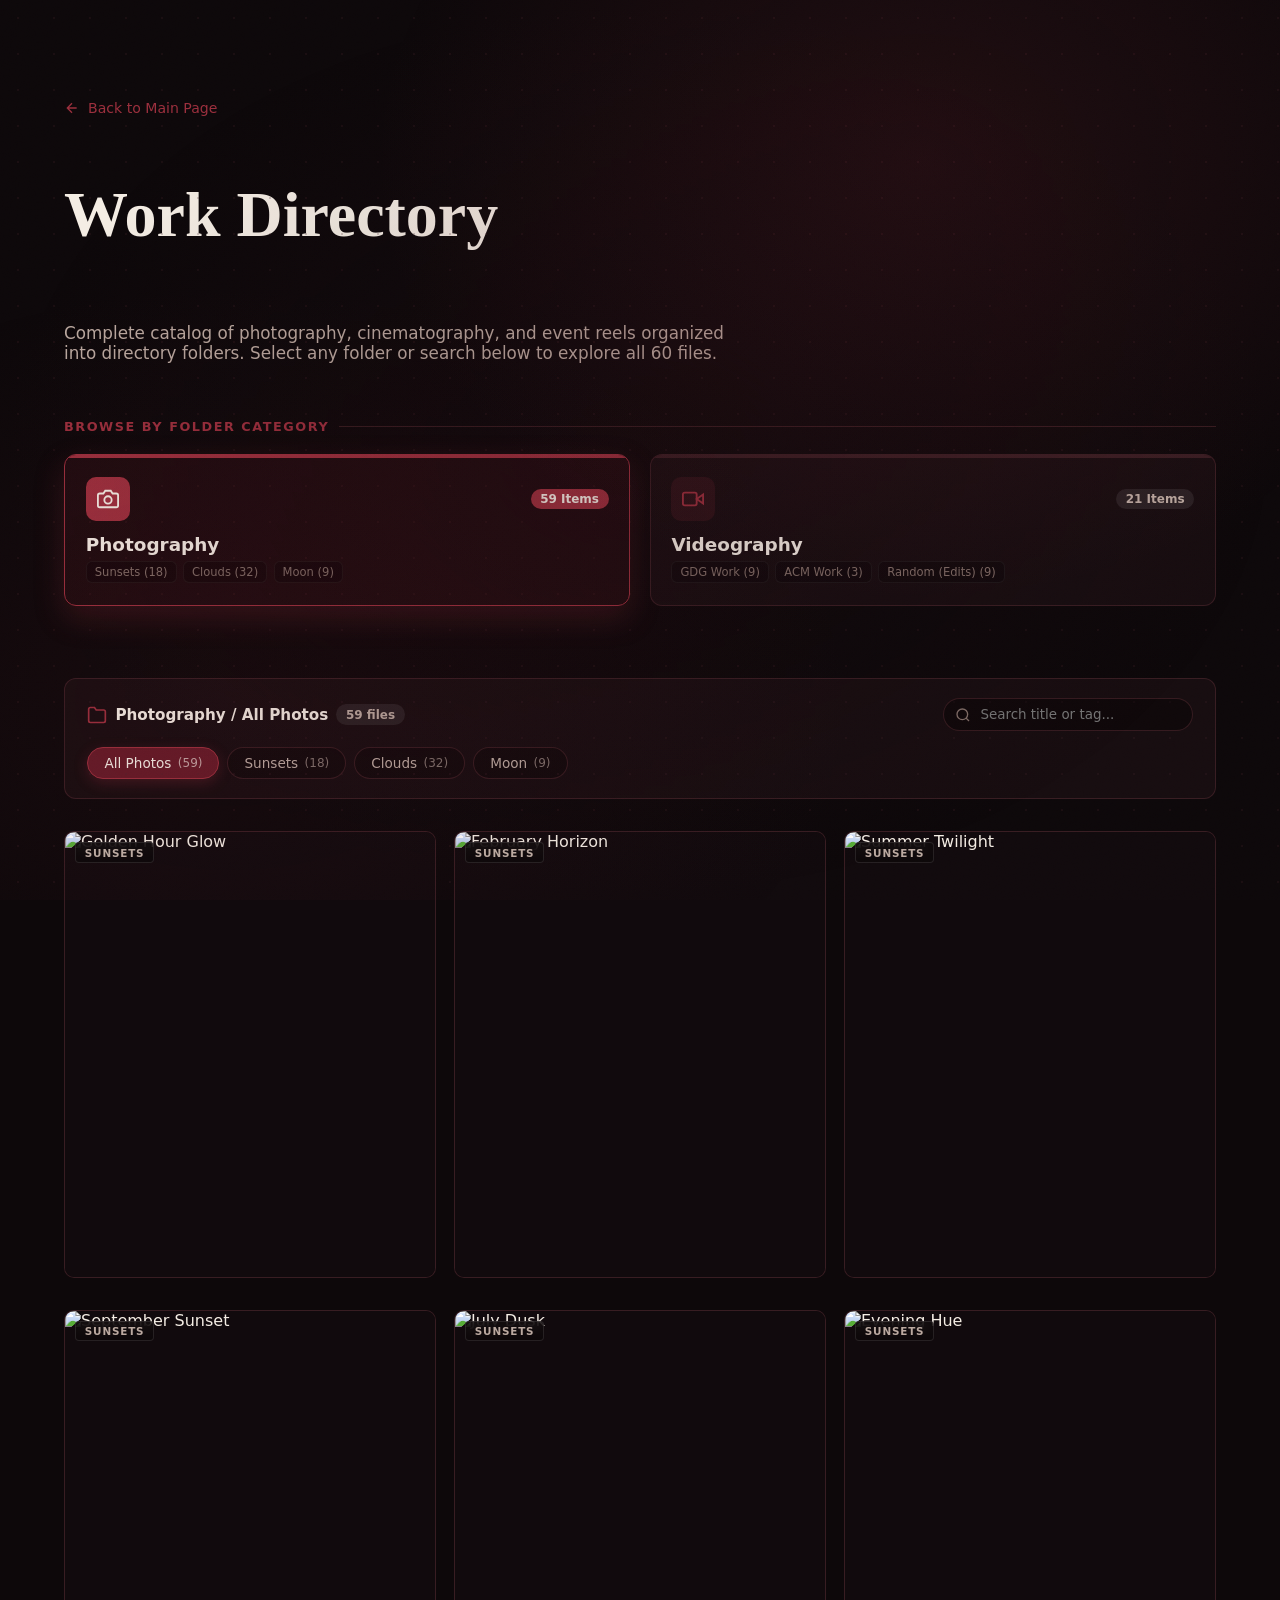
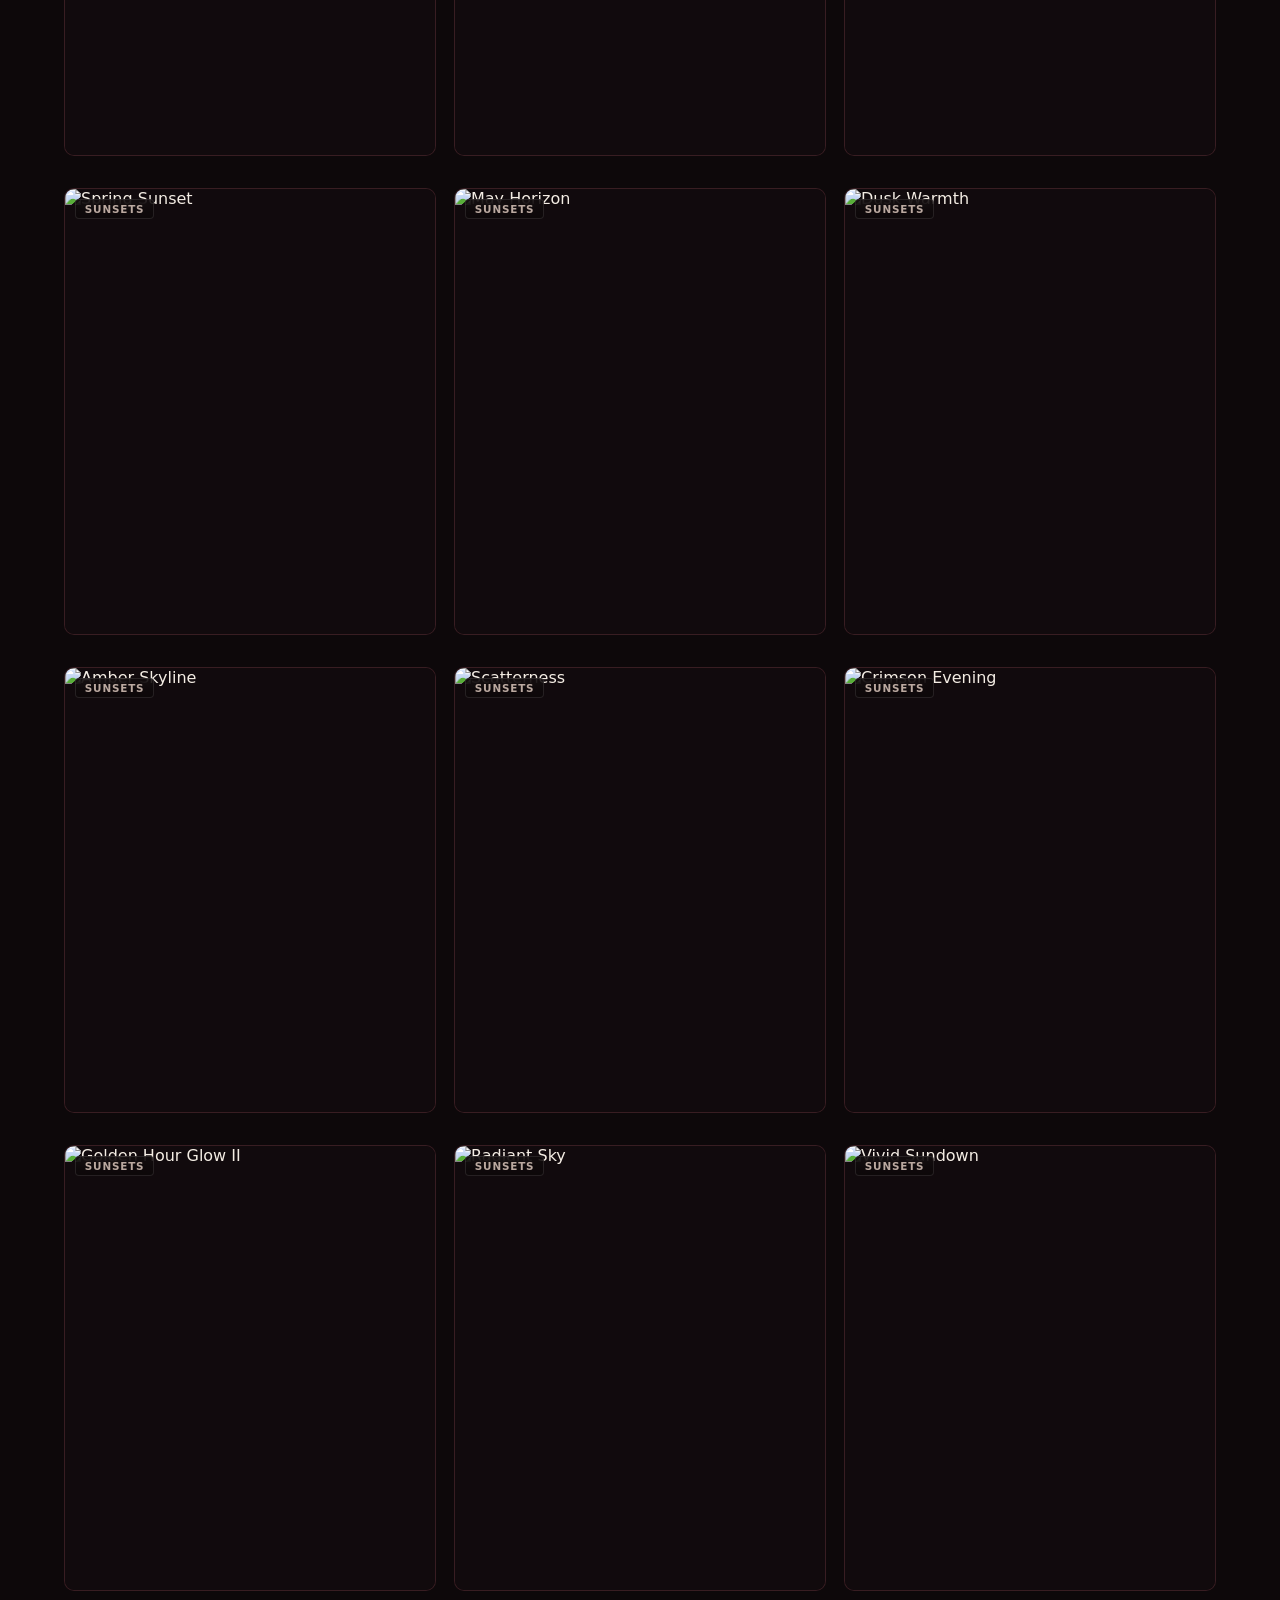
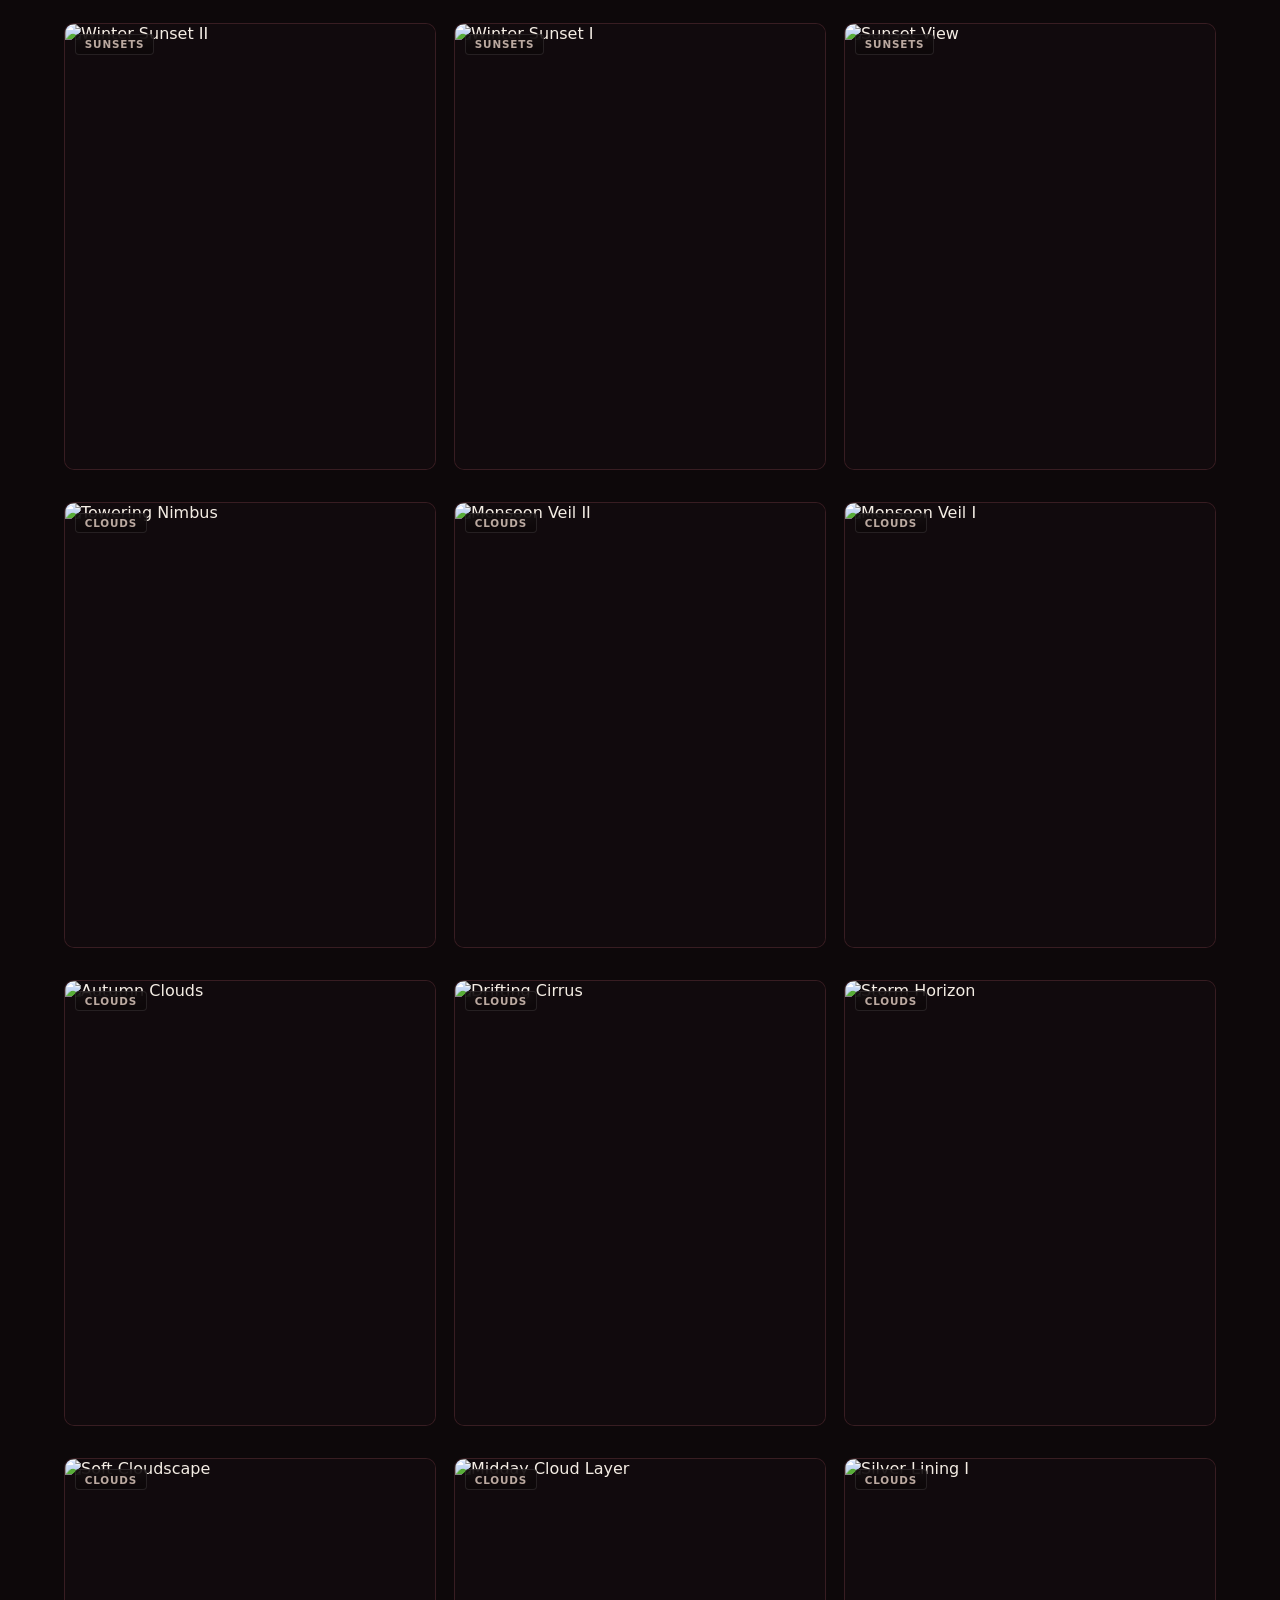
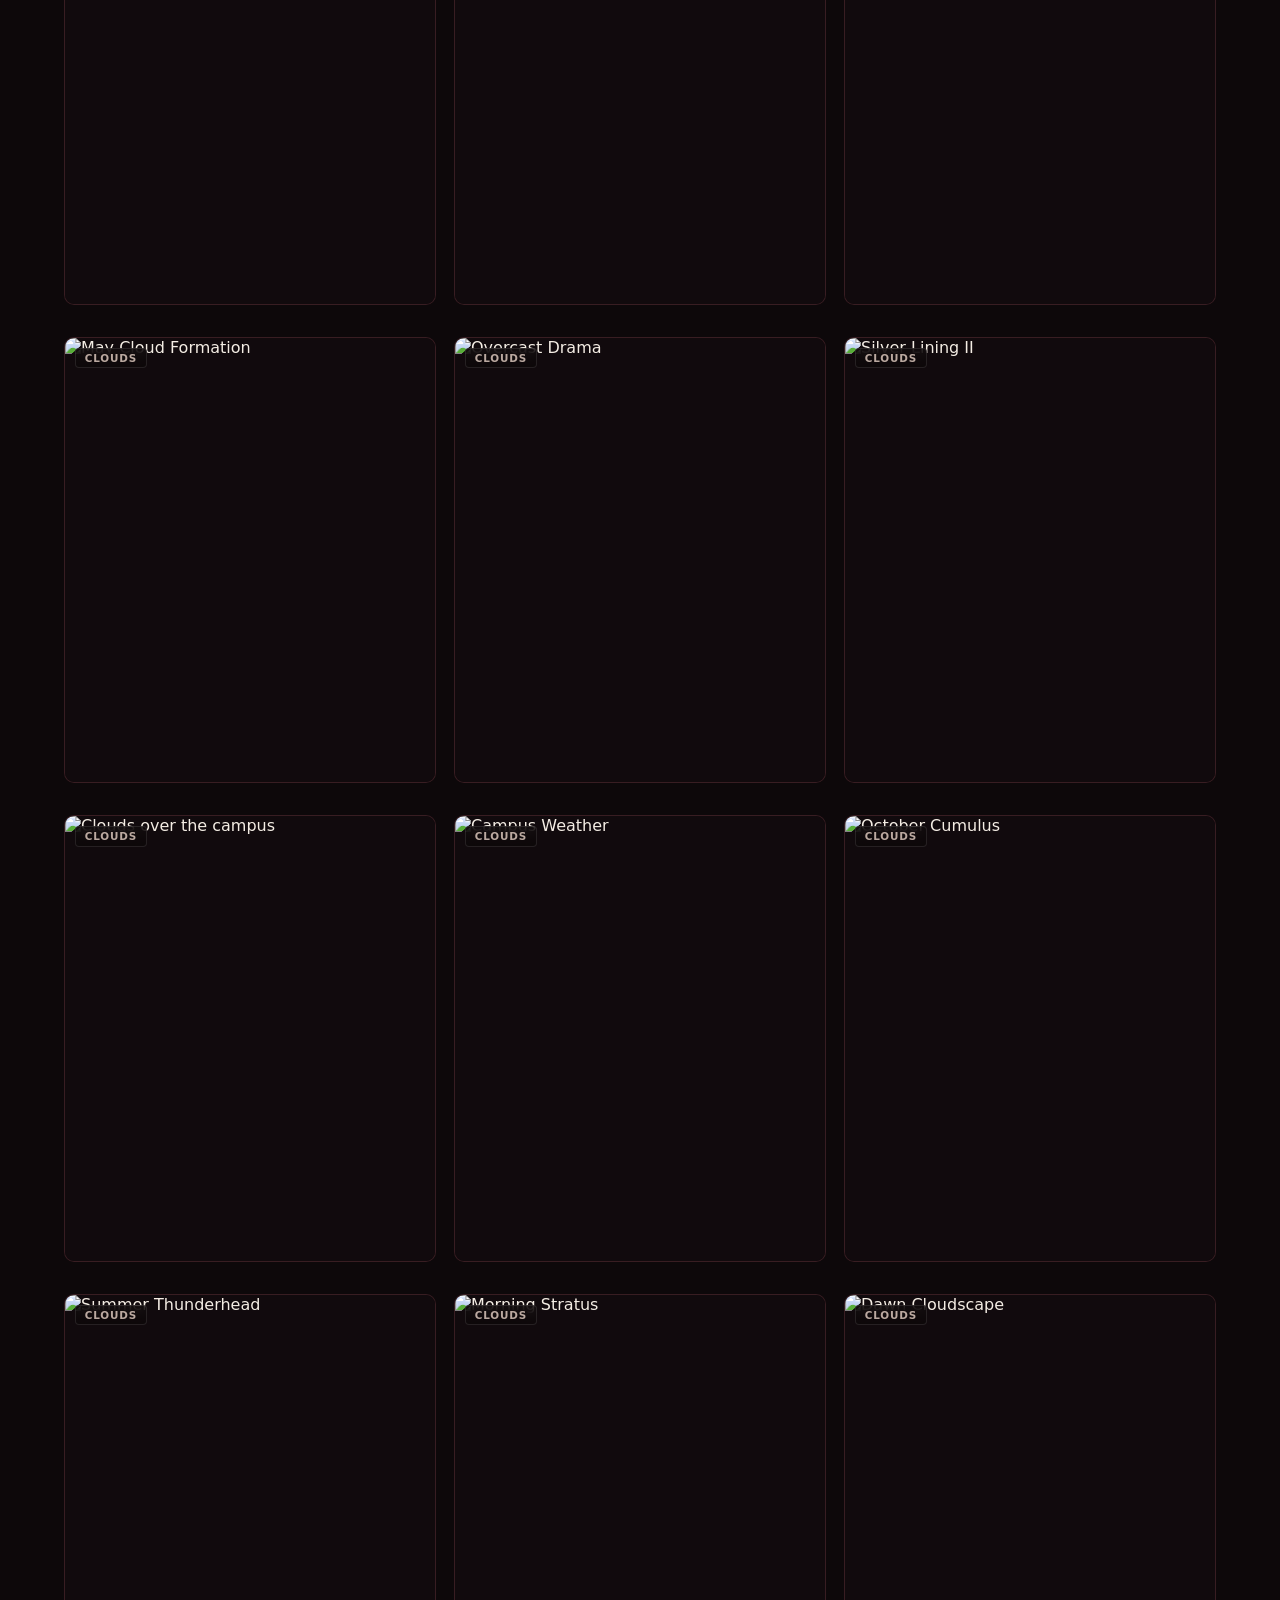
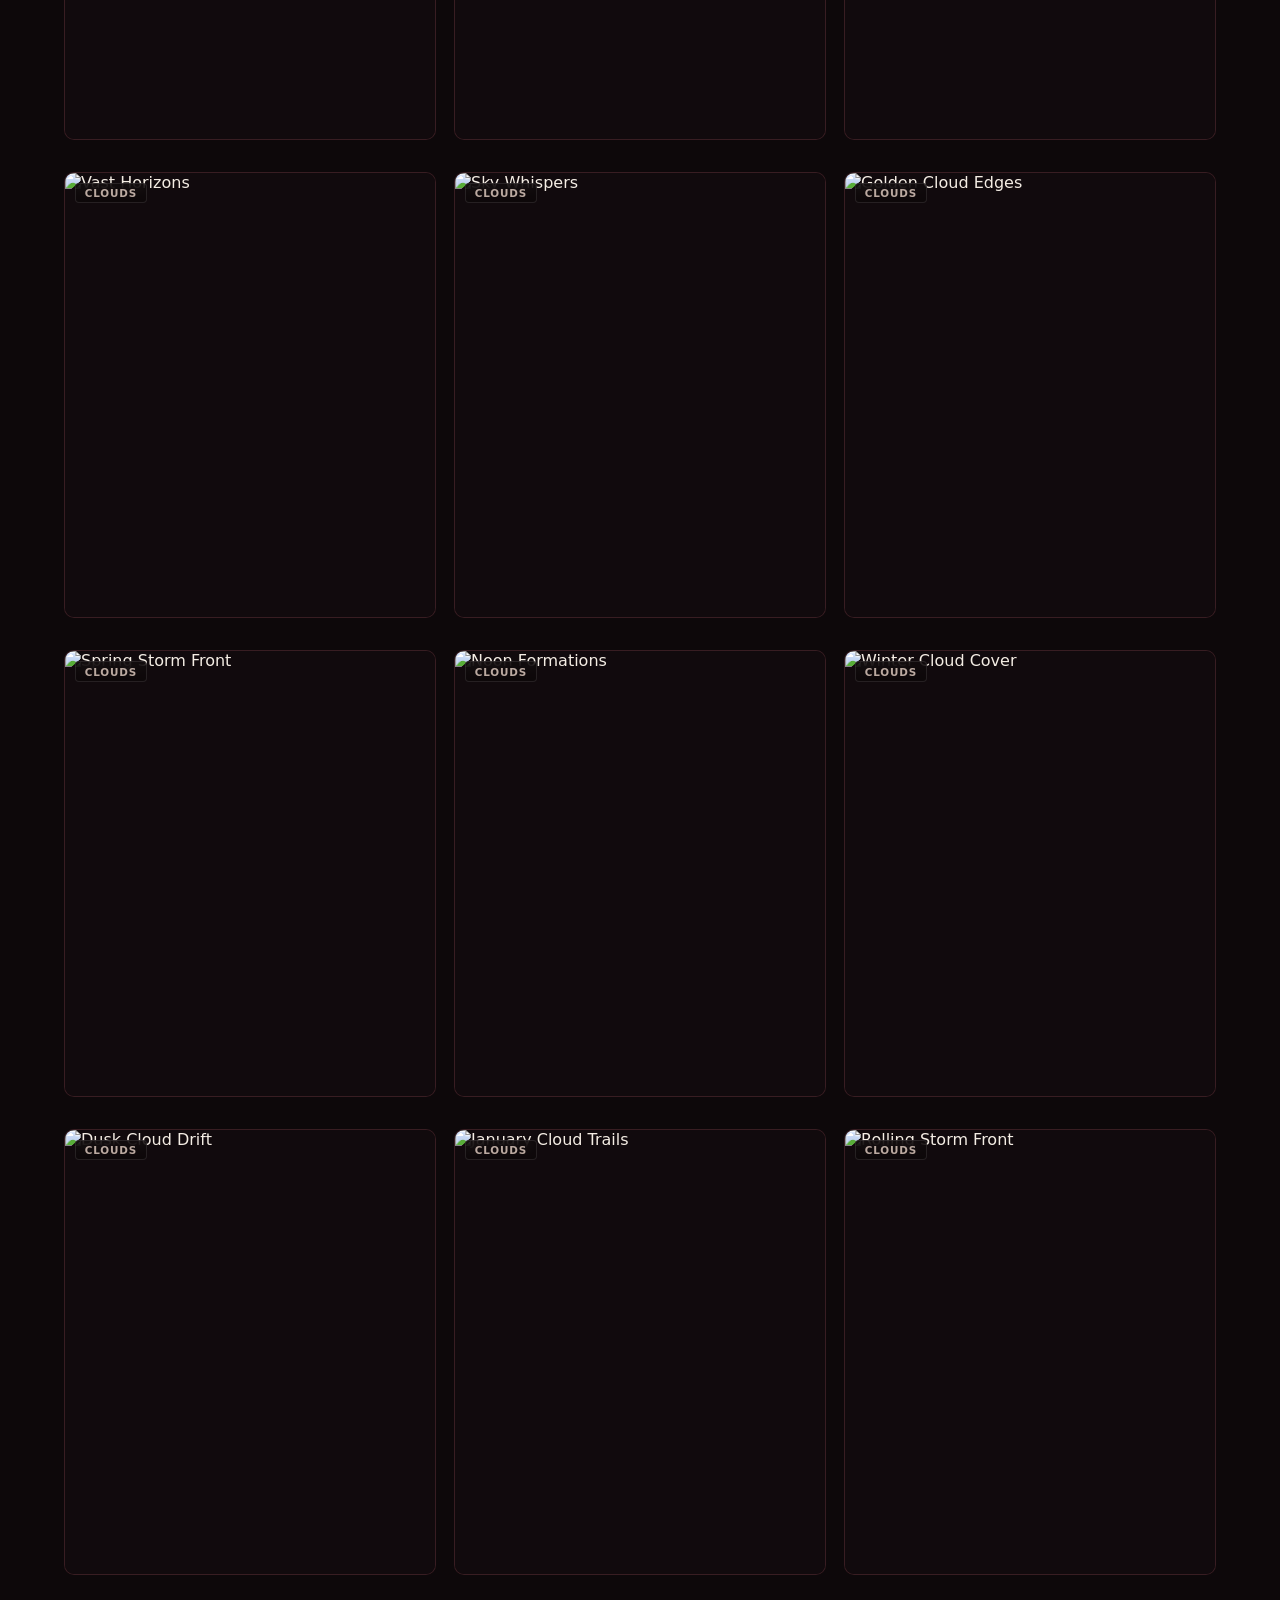
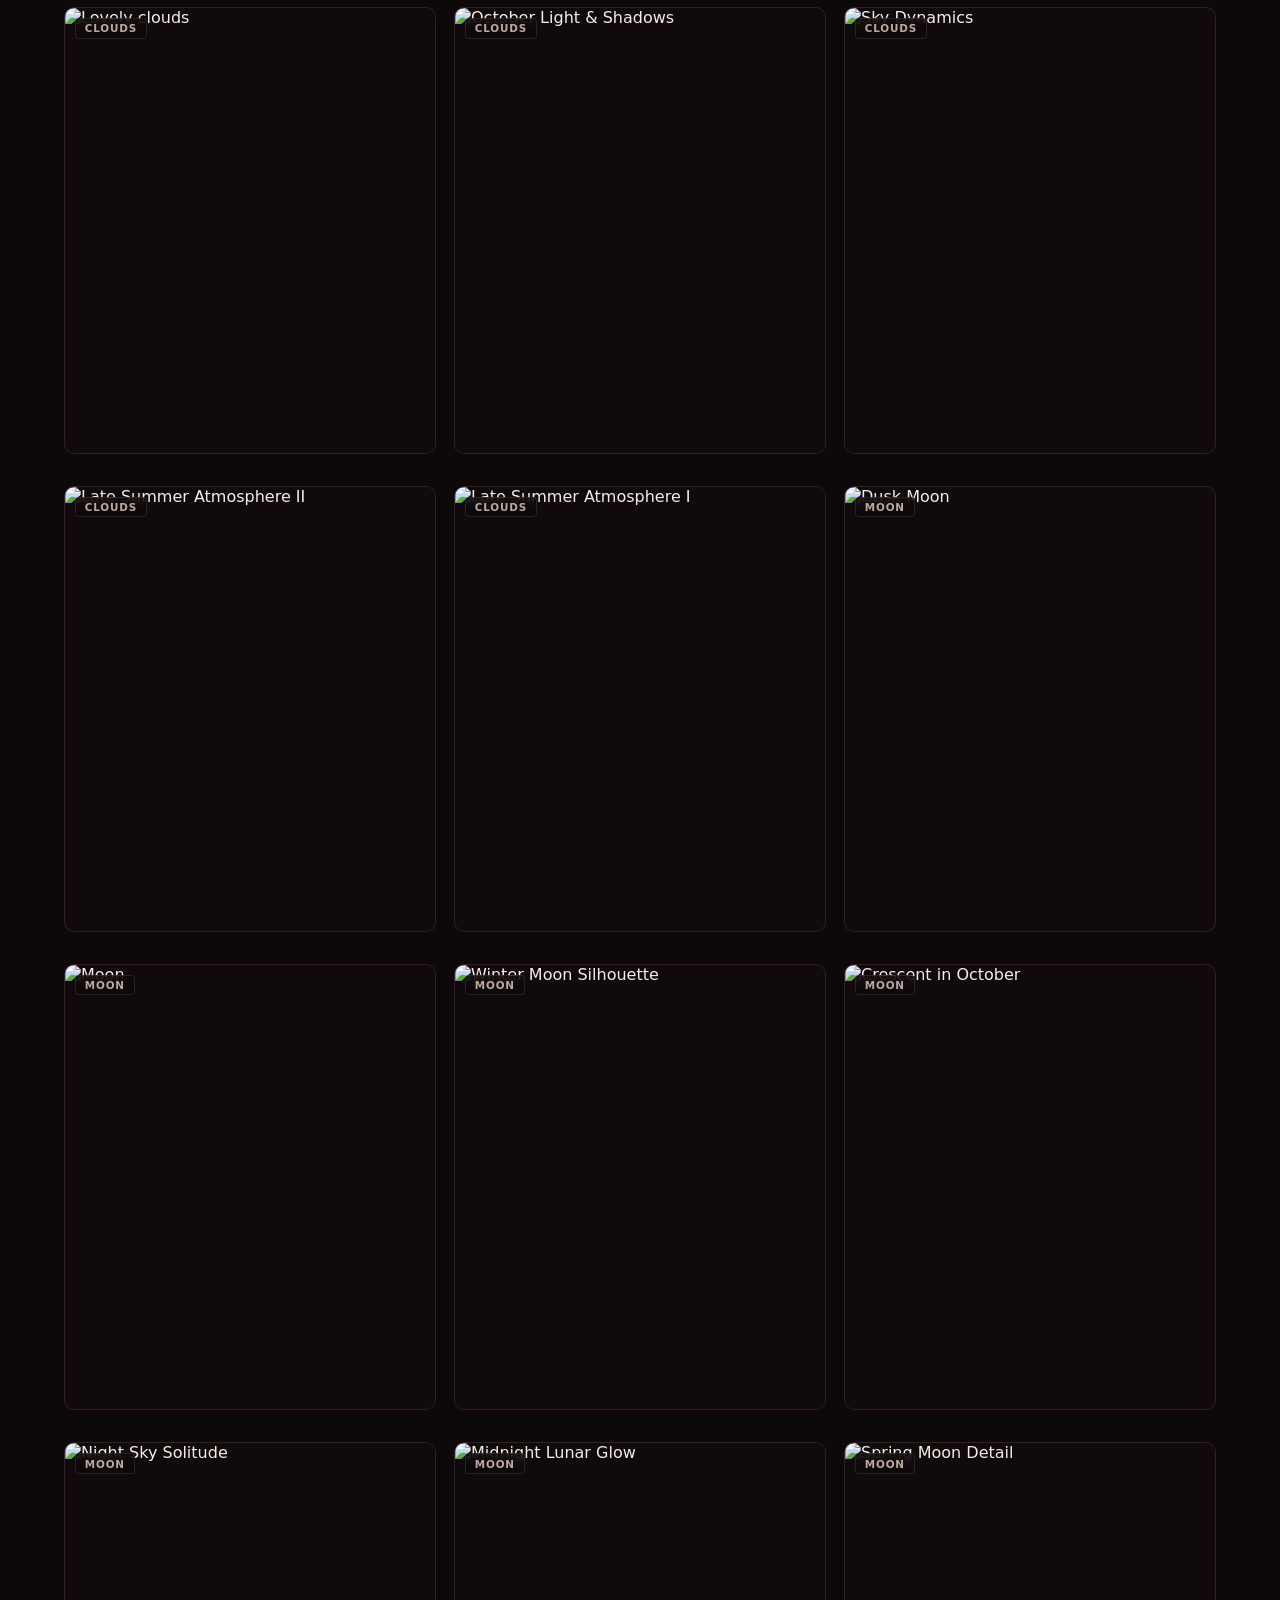
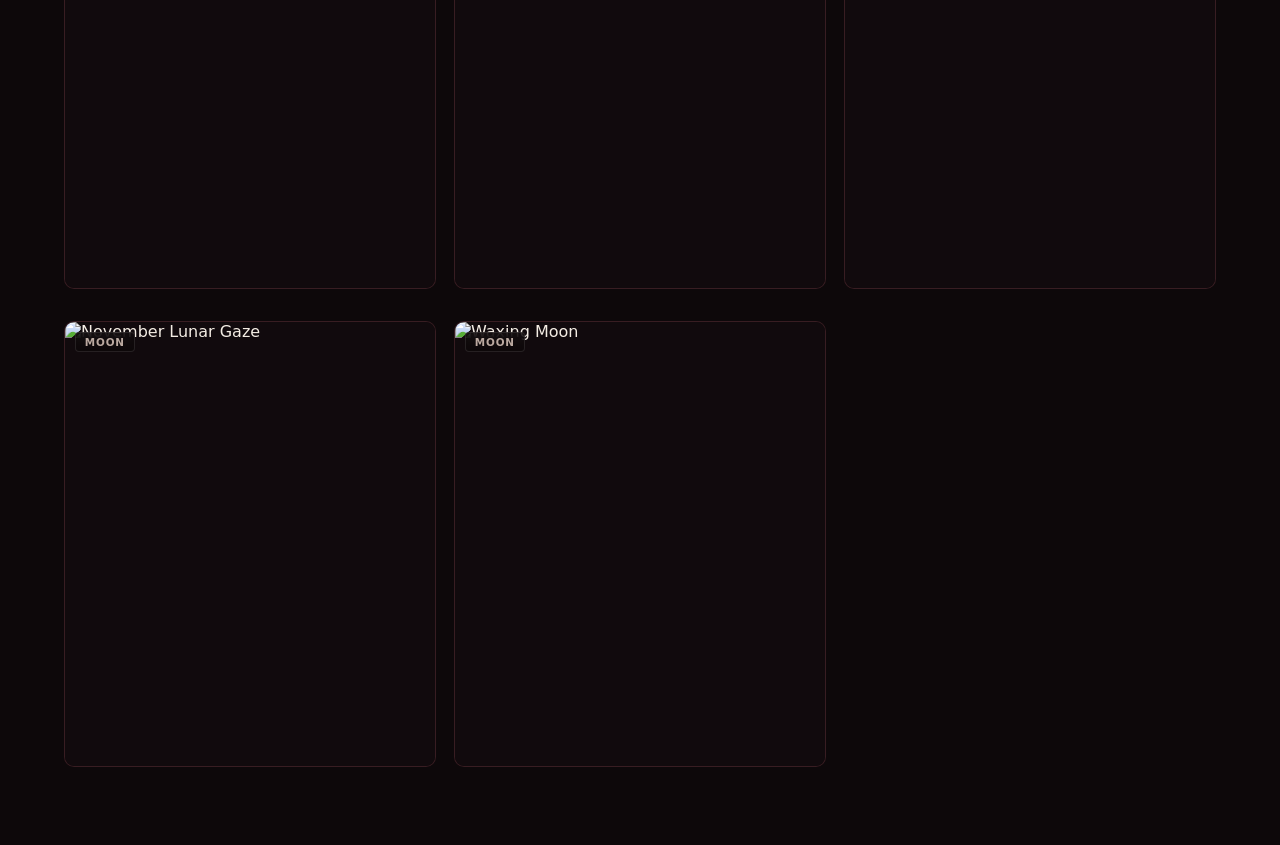
==== work.html @ b4c971c4 "feat: complete portfolio website release" ====
<!DOCTYPE html>
<html lang="en">
<head>
  <meta charset="UTF-8">
  <meta name="viewport" content="width=device-width, initial-scale=1.0">
  <title>All Works &amp; Folders — Priyansh Namdeo</title>
  <meta name="description" content="Explore complete photography and videography collections by Priyansh Namdeo organized by folders.">
  <link rel="icon" href="data:image/svg+xml,<svg xmlns='http://www.w3.org/2000/svg' viewBox='0 0 100 100'><text y='.9em' font-size='90'>🎥</text></svg>">
  <link rel="preconnect" href="https://fonts.googleapis.com">
  <link rel="preconnect" href="https://fonts.gstatic.com" crossorigin>
  <link href="https://fonts.googleapis.com/css2?family=Playfair+Display:ital,wght@0,400;0,600;0,700;1,400&family=Plus+Jakarta+Sans:wght@300;400;500;600&display=swap" rel="stylesheet">
  <link rel="stylesheet" href="style.css">
  <style>
    /* Specific styles for Dedicated Works & Folder Explorer Page */
    .works-page {
      min-height: 100vh;
      display: flex;
      flex-direction: column;
      padding: 100px 5vw 60px;
      max-width: 1440px;
      margin: 0 auto;
    }
    .works-header {
      margin-bottom: 2.5rem;
      display: flex;
      flex-direction: column;
      gap: 0.8rem;
    }
    .back-link {
      display: inline-flex;
      align-items: center;
      gap: 0.5rem;
      font-size: 0.88rem;
      color: var(--accent);
      font-weight: 500;
      transition: transform 0.25s var(--ease), color 0.25s var(--ease);
      width: fit-content;
      margin-bottom: 0.5rem;
    }
    .back-link:hover {
      transform: translateX(-4px);
      color: var(--text);
    }
    .works-title {
      font-family: var(--font-display);
      font-size: clamp(2.4rem, 5vw, 4rem);
      font-weight: 600;
      color: var(--text);
      line-height: 1.1;
    }
    .works-desc {
      color: var(--text-muted);
      font-size: 1.05rem;
      max-width: 65ch;
    }
    /* Large Folder Directory Grid */
    .folder-grid-section {
      margin-bottom: 2.5rem;
    }
    .section-label {
      font-size: 0.8rem;
      text-transform: uppercase;
      letter-spacing: 0.12em;
      color: var(--accent);
      font-weight: 600;
      margin-bottom: 1.2rem;
      display: flex;
      align-items: center;
      gap: 0.6rem;
    }
    .section-label::after {
      content: '';
      flex: 1;
      height: 1px;
      background: var(--border);
    }
    .folder-cards-container {
      display: grid;
      grid-template-columns: repeat(auto-fit, minmax(260px, 1fr));
      gap: 1.2rem;
      margin-bottom: 2rem;
    }
    .dir-folder-card {
      background: var(--surface);
      border: 1px solid var(--border);
      border-radius: 12px;
      padding: 1.4rem 1.3rem;
      cursor: pointer;
      transition: all 0.35s var(--ease);
      display: flex;
      flex-direction: column;
      gap: 0.8rem;
      position: relative;
      overflow: hidden;
    }
    .dir-folder-card::before {
      content: '';
      position: absolute;
      top: 0;
      left: 0;
      width: 100%;
      height: 3px;
      background: var(--border);
      transition: background 0.35s var(--ease);
    }
    .dir-folder-card:hover {
      border-color: var(--accent);
      transform: translateY(-4px);
      box-shadow: 0 16px 36px rgba(155, 47, 61, 0.2);
    }
    .dir-folder-card.active {
      border-color: var(--accent);
      background: rgba(100, 26, 39, 0.2);
      box-shadow: 0 12px 30px rgba(155, 47, 61, 0.25);
    }
    .dir-folder-card.active::before,
    .dir-folder-card:hover::before {
      background: var(--accent);
    }
    .dir-card-header {
      display: flex;
      align-items: center;
      justify-content: space-between;
    }
    .dir-folder-icon {
      width: 44px;
      height: 44px;
      border-radius: 10px;
      background: rgba(155, 47, 61, 0.15);
      color: var(--accent);
      display: flex;
      align-items: center;
      justify-content: center;
    }
    .dir-folder-card.active .dir-folder-icon {
      background: var(--accent);
      color: #F4EDE4;
    }
    .dir-badge {
      font-size: 0.75rem;
      padding: 0.2rem 0.6rem;
      border-radius: 999px;
      background: rgba(255, 255, 255, 0.08);
      color: var(--text-muted);
      font-weight: 600;
    }
    .dir-folder-card.active .dir-badge {
      background: var(--accent);
      color: #F4EDE4;
    }
    .dir-folder-title {
      font-size: 1.15rem;
      font-weight: 600;
      color: var(--text);
    }
    .dir-subfolders-list {
      display: flex;
      flex-wrap: wrap;
      gap: 0.4rem;
      margin-top: 0.4rem;
    }
    .dir-subfolder-tag {
      font-size: 0.72rem;
      padding: 0.18rem 0.5rem;
      border-radius: 6px;
      background: rgba(0, 0, 0, 0.25);
      color: var(--text-secondary);
      border: 1px solid rgba(255, 255, 255, 0.05);
    }

    /* Subfolder Filter Bar for Active Folder */
    .active-explorer-bar {
      background: var(--surface);
      border: 1px solid var(--border);
      border-radius: 12px;
      padding: 1.2rem 1.4rem;
      margin-bottom: 2rem;
      display: flex;
      flex-direction: column;
      gap: 1rem;
    }
    .explorer-bar-top {
      display: flex;
      align-items: center;
      justify-content: space-between;
      flex-wrap: wrap;
      gap: 1rem;
    }
    .explorer-current-path {
      display: flex;
      align-items: center;
      gap: 0.5rem;
      font-size: 0.95rem;
      font-weight: 600;
      color: var(--text);
    }
    .explorer-current-path svg {
      color: var(--accent);
    }
    .subpills-row {
      display: flex;
      flex-wrap: wrap;
      gap: 0.5rem;
    }
    .subpill-btn {
      display: inline-flex;
      align-items: center;
      gap: 0.4rem;
      padding: 0.45rem 1rem;
      border-radius: 999px;
      font-size: 0.85rem;
      border: 1px solid var(--border);
      background: rgba(0, 0, 0, 0.25);
      color: var(--text-muted);
      cursor: pointer;
      transition: all 0.25s var(--ease);
    }
    .subpill-btn:hover {
      color: var(--text);
      border-color: var(--accent);
      background: rgba(155, 47, 61, 0.15);
    }
    .subpill-btn.active {
      background: var(--burgundy);
      color: #F4EDE4;
      border-color: var(--accent);
      box-shadow: 0 4px 14px rgba(155, 47, 61, 0.3);
    }

    /* Search & Filter Component */
    .search-filter-box {
      position: relative;
      display: flex;
      align-items: center;
      min-width: 250px;
    }
    .search-input {
      width: 100%;
      background: rgba(0, 0, 0, 0.35);
      border: 1px solid var(--border);
      border-radius: 999px;
      padding: 0.48rem 2.2rem 0.48rem 2.3rem;
      color: var(--text);
      font-family: inherit;
      font-size: 0.84rem;
      outline: none;
      transition: all 0.3s var(--ease);
    }
    .search-input:focus {
      border-color: var(--accent);
      background: rgba(23, 13, 16, 0.9);
      box-shadow: 0 0 14px rgba(155, 47, 61, 0.25);
    }
    .search-icon {
      position: absolute;
      left: 12px;
      color: var(--text-secondary);
      pointer-events: none;
    }
    .search-clear {
      position: absolute;
      right: 10px;
      color: var(--text-secondary);
      background: none;
      border: none;
      cursor: pointer;
      display: none;
      padding: 4px;
      line-height: 1;
    }
    .search-clear:hover {
      color: var(--text);
    }

    /* Dedicated Page Masonry Grid (Full Height, Infinite scroll style) */
    .masonry.explorer-grid {
      columns: 4 240px;
      column-gap: 18px;
      max-height: none;
      overflow: visible;
      padding-right: 0;
    }
    .masonry.explorer-grid .pinterest-card {
      margin-bottom: 18px;
    }
    @media (max-width: 1024px) {
      .masonry.explorer-grid {
        columns: 3 200px;
      }
    }
    @media (max-width: 768px) {
      .works-page {
        padding-top: 85px;
      }
      .masonry.explorer-grid {
        columns: 2 150px;
      }
      .search-filter-box {
        width: 100%;
      }
    }
    @media (max-width: 480px) {
      .masonry.explorer-grid {
        columns: 1 100%;
      }
    }

    /* Back to top floating button */
    .back-to-top {
      position: fixed;
      bottom: 28px;
      right: 28px;
      width: 46px;
      height: 46px;
      border-radius: 50%;
      background: var(--surface);
      border: 1px solid var(--border);
      color: var(--text);
      display: flex;
      align-items: center;
      justify-content: center;
      cursor: pointer;
      z-index: 100;
      opacity: 0;
      visibility: hidden;
      transform: translateY(12px);
      transition: all 0.3s var(--ease);
      box-shadow: 0 6px 20px rgba(0,0,0,0.35);
    }
    .back-to-top.visible {
      opacity: 1;
      visibility: visible;
      transform: translateY(0);
    }
    .back-to-top:hover {
      background: var(--burgundy);
      border-color: var(--accent);
      transform: translateY(-3px);
      box-shadow: 0 8px 24px rgba(155, 47, 61, 0.4);
    }
  </style>
</head>
<body class="theme-dark">

  <!-- Dot pattern grid -->
  <div class="dot-grid" aria-hidden="true"></div>

  <!-- Background atmospheric glow -->
  <div class="bg-glow" aria-hidden="true"></div>

  <!-- Noise overlay -->
  <div class="grain" aria-hidden="true"></div>

  <!-- Fixed Top Navbar -->
  <nav class="navbar" id="navbar">
    <a href="index.html" class="nav-logo" id="navLogo">PN.</a>
    <div class="nav-links" id="navLinks">
      <a href="index.html#hero">Intro</a>
      <a href="index.html#work">Featured Work</a>
      <a href="work.html" class="active">All Folders</a>
      <a href="index.html#thanks">Contact</a>
    </div>
    <div class="nav-actions">
      <button class="theme-toggle" id="themeToggle" aria-label="Toggle theme">
        <svg class="icon-moon" viewBox="0 0 24 24" width="18" height="18" fill="none" stroke="currentColor" stroke-width="1.8">
          <path d="M21 12.79A9 9 0 1 1 11.21 3 7 7 0 0 0 21 12.79z"/>
        </svg>
        <svg class="icon-sun" viewBox="0 0 24 24" width="18" height="18" fill="none" stroke="currentColor" stroke-width="1.8">
          <circle cx="12" cy="12" r="5"/>
          <line x1="12" y1="1" x2="12" y2="3"/>
          <line x1="12" y1="21" x2="12" y2="23"/>
          <line x1="4.22" y1="4.22" x2="5.64" y2="5.64"/>
          <line x1="18.36" y1="18.36" x2="19.78" y2="19.78"/>
          <line x1="1" y1="12" x2="3" y2="12"/>
          <line x1="21" y1="12" x2="23" y2="12"/>
          <line x1="4.22" y1="19.78" x2="5.64" y2="18.36"/>
          <line x1="18.36" y1="5.64" x2="19.78" y2="4.22"/>
        </svg>
      </button>
      <button class="nav-hamburger" id="navHamburger" aria-label="Open menu" aria-expanded="false">
        <span></span>
        <span></span>
        <span></span>
      </button>
    </div>
  </nav>

  <!-- Main Works Explorer Page -->
  <main class="works-page">
    <div class="works-header">
      <a href="index.html#work" class="back-link">
        <svg viewBox="0 0 24 24" width="16" height="16" fill="none" stroke="currentColor" stroke-width="2"><path d="M19 12H5M12 19l-7-7 7-7"/></svg>
        <span>Back to Main Page</span>
      </a>
      <h1 class="works-title">Work Directory</h1>
      <p class="works-desc">Complete catalog of photography, cinematography, and event reels organized into directory folders. Select any folder or search below to explore all 60 files.</p>
    </div>

    <!-- Main Folders Grid -->
    <section class="folder-grid-section">
      <div class="section-label">Browse by Folder Category</div>
      <div class="folder-cards-container" id="folderCardsContainer">
        <!-- Rendered by JS -->
      </div>
    </section>

    <!-- Subfolder Explorer & Filter Bar -->
    <section class="active-explorer-bar">
      <div class="explorer-bar-top">
        <div class="explorer-current-path">
          <svg viewBox="0 0 24 24" width="20" height="20" fill="none" stroke="currentColor" stroke-width="2"><path d="M22 19a2 2 0 0 1-2 2H4a2 2 0 0 1-2-2V5a2 2 0 0 1 2-2h5l2 3h9a2 2 0 0 1 2 2z"/></svg>
          <span id="explorerPathLabel">Photography / All Photos</span>
          <span class="dir-badge" id="explorerCountBadge">0 files</span>
        </div>

        <!-- Quick search input -->
        <div class="search-filter-box">
          <svg class="search-icon" viewBox="0 0 24 24" width="16" height="16" fill="none" stroke="currentColor" stroke-width="2">
            <circle cx="11" cy="11" r="8"/>
            <line x1="21" y1="21" x2="16.65" y2="16.65"/>
          </svg>
          <input type="text" id="searchInput" class="search-input" placeholder="Search title or tag..." autocomplete="off">
          <button id="searchClear" class="search-clear" aria-label="Clear search">&times;</button>
        </div>
      </div>
      <div class="subpills-row" id="explorerSubpills">
        <!-- Subfolder buttons rendered by JS -->
      </div>
    </section>

    <!-- Full Masonry Gallery -->
    <div class="masonry pinterest-grid explorer-grid" id="explorerGrid">
      <!-- Media Cards populated by JS -->
    </div>
  </main>

  <!-- Floating Back to Top Button -->
  <button id="backToTopBtn" class="back-to-top" aria-label="Scroll back to top">
    <svg viewBox="0 0 24 24" width="20" height="20" fill="none" stroke="currentColor" stroke-width="2.2">
      <path d="M18 15l-6-6-6 6"/>
    </svg>
  </button>

  <!-- Lightbox (with Prev/Next Navigation & Zero Download Option) -->
  <div class="lightbox" id="lightbox" role="dialog" aria-modal="true" aria-label="Media viewer">
    <button class="lightbox-close" id="lightboxClose" aria-label="Close viewer">
      <svg viewBox="0 0 24 24" width="24" height="24" fill="none" stroke="currentColor" stroke-width="1.6">
        <path d="M6 6l12 12M18 6L6 18"/>
      </svg>
    </button>
    <button class="lightbox-nav lightbox-prev" id="lightboxPrev" aria-label="Previous item">
      <svg viewBox="0 0 24 24" width="28" height="28" fill="none" stroke="currentColor" stroke-width="1.8">
        <path d="M15 18l-6-6 6-6"/>
      </svg>
    </button>
    <button class="lightbox-nav lightbox-next" id="lightboxNext" aria-label="Next item">
      <svg viewBox="0 0 24 24" width="28" height="28" fill="none" stroke="currentColor" stroke-width="1.8">
        <path d="M9 18l6-6-6-6"/>
      </svg>
    </button>
    <div class="lightbox-inner" id="lightboxInner"></div>
    <div class="lightbox-caption" id="lightboxCaption"></div>
  </div>

  <!-- Anime.js CDN -->
  <script src="https://cdnjs.cloudflare.com/ajax/libs/animejs/3.2.2/anime.min.js"></script>
  <!-- Gallery Data -->
  <script src="gallery-data.js"></script>

  <!-- Explorer Logic Script -->
  <script>
    document.addEventListener('DOMContentLoaded', () => {
      // Theme Toggle Logic
      const themeToggle = document.getElementById('themeToggle');
      const body = document.body;
      function applyTheme(theme) {
        body.classList.remove('theme-dark', 'theme-light');
        body.classList.add(theme === 'light' ? 'theme-light' : 'theme-dark');
        localStorage.setItem('portfolio-theme', theme);
      }
      const savedTheme = localStorage.getItem('portfolio-theme');
      if (savedTheme) applyTheme(savedTheme);
      themeToggle.addEventListener('click', () => {
        const isLight = body.classList.contains('theme-light');
        applyTheme(isLight ? 'dark' : 'light');
      });

      // Hamburger mobile menu
      const navHamburger = document.getElementById('navHamburger');
      const navLinks = document.getElementById('navLinks');
      navHamburger.addEventListener('click', () => {
        const isOpen = navLinks.classList.toggle('open');
        navHamburger.classList.toggle('open', isOpen);
      });

      // Back to top floating button
      const backToTopBtn = document.getElementById('backToTopBtn');
      window.addEventListener('scroll', () => {
        if (window.scrollY > 350) {
          backToTopBtn.classList.add('visible');
        } else {
          backToTopBtn.classList.remove('visible');
        }
      }, { passive: true });
      backToTopBtn.addEventListener('click', () => {
        window.scrollTo({ top: 0, behavior: 'smooth' });
      });

      // Parse URL parameters for initial folder / subfolder deep link
      const urlParams = new URLSearchParams(window.location.search);
      let activeFolderId = urlParams.get('folder') || 'photography';
      let activeSubId = urlParams.get('sub') || 'all';
      let searchFilter = '';

      const searchInput = document.getElementById('searchInput');
      const searchClear = document.getElementById('searchClear');

      searchInput.addEventListener('input', (e) => {
        searchFilter = e.target.value.trim().toLowerCase();
        searchClear.style.display = searchFilter ? 'block' : 'none';
        renderExplorerGrid();
      });

      searchClear.addEventListener('click', () => {
        searchInput.value = '';
        searchFilter = '';
        searchClear.style.display = 'none';
        renderExplorerGrid();
        searchInput.focus();
      });

      // Date formatter
      function formatDate(dateStr) {
        if (!dateStr) return '';
        const parts = dateStr.split('-');
        const y = parts[0];
        const m = parts[1];
        const d = parts[2];
        const months = ['Jan','Feb','Mar','Apr','May','Jun','Jul','Aug','Sep','Oct','Nov','Dec'];
        if (d && m) return `${parseInt(d, 10)} ${months[parseInt(m, 10) - 1]} ${y}`;
        return m ? `${months[parseInt(m, 10) - 1]} ${y}` : y;
      }

      // Render Category Folder Big Cards
      function renderFolderCards() {
        const container = document.getElementById('folderCardsContainer');
        container.innerHTML = '';

        GALLERY_FOLDERS.forEach(f => {
          const totalFiles = GALLERY_ITEMS.filter(i => i.category === f.id).length;
          const card = document.createElement('div');
          card.className = 'dir-folder-card' + (f.id === activeFolderId ? ' active' : '');
          
          let iconSvg = f.id === 'photography' 
            ? '<svg viewBox="0 0 24 24" width="22" height="22" fill="none" stroke="currentColor" stroke-width="2"><path d="M23 19a2 2 0 0 1-2 2H3a2 2 0 0 1-2-2V8a2 2 0 0 1 2-2h4l2-3h6l2 3h4a2 2 0 0 1 2 2z"/><circle cx="12" cy="13" r="4"/></svg>'
            : '<svg viewBox="0 0 24 24" width="22" height="22" fill="none" stroke="currentColor" stroke-width="2"><polygon points="23 7 16 12 23 17 23 7"/><rect x="1" y="5" width="15" height="14" rx="2" ry="2"/></svg>';

          const subTagsHtml = f.subfolders
            .filter(s => s.id !== 'all')
            .map(s => {
              const c = GALLERY_ITEMS.filter(i => i.category === f.id && i.subcategory === s.id).length;
              return `<span class="dir-subfolder-tag">${s.title} (${c})</span>`;
            }).join('');

          card.innerHTML = `
            <div class="dir-card-header">
              <div class="dir-folder-icon">${iconSvg}</div>
              <span class="dir-badge">${totalFiles} Items</span>
            </div>
            <div>
              <div class="dir-folder-title">${f.title}</div>
              <div class="dir-subfolders-list">${subTagsHtml}</div>
            </div>
          `;

          card.addEventListener('click', () => {
            activeFolderId = f.id;
            activeSubId = 'all';
            renderFolderCards();
            renderSubPills();
            renderExplorerGrid();
          });

          container.appendChild(card);
        });
      }

      // Render Subfolder filter pills
      function renderSubPills() {
        const pillsContainer = document.getElementById('explorerSubpills');
        pillsContainer.innerHTML = '';
        const folderDef = GALLERY_FOLDERS.find(f => f.id === activeFolderId);
        if (!folderDef) return;

        folderDef.subfolders.forEach(s => {
          let count = 0;
          if (s.id === 'all') {
            count = GALLERY_ITEMS.filter(i => i.category === activeFolderId).length;
          } else {
            count = GALLERY_ITEMS.filter(i => i.category === activeFolderId && i.subcategory === s.id).length;
          }

          const btn = document.createElement('button');
          btn.className = 'subpill-btn' + (s.id === activeSubId ? ' active' : '');
          btn.innerHTML = `<span>${s.title}</span><span style="opacity:0.65;font-size:0.75rem;">(${count})</span>`;
          btn.addEventListener('click', () => {
            activeSubId = s.id;
            renderSubPills();
            renderExplorerGrid();
          });
          pillsContainer.appendChild(btn);
        });

        // Update path label
        const pathLabel = document.getElementById('explorerPathLabel');
        const subDef = folderDef.subfolders.find(s => s.id === activeSubId);
        if (pathLabel) {
          pathLabel.textContent = `${folderDef.title} / ${subDef ? subDef.title : 'All'}`;
        }
      }

      let currentDisplayedItems = [];

      // Create item element without any download capability
      function createExplorerItem(item, list) {
        const div = document.createElement('div');
        div.className = 'masonry-item pinterest-card';
        div.setAttribute('tabindex', '0');
        div.setAttribute('role', 'button');
        div.setAttribute('aria-label', `View ${item.title}`);

        const tag = document.createElement('div');
        tag.className = 'card-tag';
        tag.textContent = (item.subcategory || item.category).toUpperCase();
        div.appendChild(tag);

        if (item.type === 'video') {
          const wrap = document.createElement('div');
          wrap.className = 'media-wrap video-wrap';
          const vid = document.createElement('video');
          vid.src = item.src;
          vid.muted = true;
          vid.preload = 'metadata';
          vid.setAttribute('controlsList', 'nodownload noplaybackrate');
          vid.setAttribute('disablePictureInPicture', 'true');
          wrap.appendChild(vid);

          const badge = document.createElement('div');
          badge.className = 'play-badge';
          badge.innerHTML = '<svg viewBox="0 0 24 24" width="14" height="14" fill="currentColor"><path d="M8 5v14l11-7z"/></svg>';
          wrap.appendChild(badge);
          div.appendChild(wrap);
        } else {
          const wrap = document.createElement('div');
          wrap.className = 'media-wrap img-wrap';
          const img = document.createElement('img');
          img.src = item.src;
          img.alt = item.title;
          img.loading = 'lazy';
          img.setAttribute('draggable', 'false');
          wrap.appendChild(img);
          div.appendChild(wrap);
        }

        const overlay = document.createElement('div');
        overlay.className = 'item-overlay';
        overlay.innerHTML = `
          <div class="item-title">${item.title}</div>
          <div class="item-date">${formatDate(item.date)}</div>
        `;
        div.appendChild(overlay);

        div.addEventListener('click', () => openLightbox(item, list));
        div.addEventListener('keypress', (e) => { if (e.key === 'Enter') openLightbox(item, list); });
        div.addEventListener('contextmenu', (e) => e.preventDefault());

        return div;
      }

      function renderExplorerGrid() {
        const grid = document.getElementById('explorerGrid');
        grid.innerHTML = '';

        let items = GALLERY_ITEMS;
        
        // If not global search, filter by active folder and subfolder
        if (!searchFilter) {
          items = items.filter(i => i.category === activeFolderId);
          if (activeSubId !== 'all') {
            items = items.filter(i => i.subcategory === activeSubId);
          }
        } else {
          // Live search matching title, category, subcategory, or date
          items = items.filter(i => {
            const titleMatch = i.title.toLowerCase().includes(searchFilter);
            const subMatch = (i.subcategory || '').toLowerCase().includes(searchFilter);
            const catMatch = (i.category || '').toLowerCase().includes(searchFilter);
            return titleMatch || subMatch || catMatch;
          });
        }

        currentDisplayedItems = items;

        const countBadge = document.getElementById('explorerCountBadge');
        if (countBadge) countBadge.textContent = `${items.length} ${items.length === 1 ? 'file' : 'files'}`;

        if (!items.length) {
          grid.innerHTML = '<div class="empty-note" style="grid-column: 1 / -1; text-align:center; padding: 3rem 0;">No matching files found. Try another search term or folder.</div>';
          return;
        }

        items.forEach(item => grid.appendChild(createExplorerItem(item, currentDisplayedItems)));

        if (window.anime) {
          anime({
            targets: grid.querySelectorAll('.masonry-item'),
            opacity: [0, 1],
            translateY: [20, 0],
            scale: [0.96, 1],
            delay: anime.stagger(25),
            duration: 400,
            easing: 'easeOutQuad',
          });
        }
      }

      // Lightbox functionality with Next / Prev support
      const lightbox = document.getElementById('lightbox');
      const lightboxInner = document.getElementById('lightboxInner');
      const lightboxCaption = document.getElementById('lightboxCaption');
      const lightboxClose = document.getElementById('lightboxClose');
      const lightboxPrev = document.getElementById('lightboxPrev');
      const lightboxNext = document.getElementById('lightboxNext');

      let currentLightboxList = [];
      let currentLightboxIndex = 0;

      function renderLightboxContent(item) {
        lightboxInner.innerHTML = '';
        if (item.type === 'video') {
          const vid = document.createElement('video');
          vid.src = item.src;
          vid.controls = true;
          vid.autoplay = true;
          vid.loop = false;
          vid.setAttribute('controlsList', 'nodownload noplaybackrate');
          vid.setAttribute('disablePictureInPicture', 'true');
          lightboxInner.appendChild(vid);
        } else {
          const img = document.createElement('img');
          img.src = item.src;
          img.alt = item.title;
          img.setAttribute('draggable', 'false');
          lightboxInner.appendChild(img);
        }
        lightboxCaption.innerHTML = `
          <div class="cap-title">${item.title}</div>
          <div class="cap-date">${formatDate(item.date)}</div>
        `;
      }

      function openLightbox(item, list = null) {
        currentLightboxList = (list && list.length) ? list : currentDisplayedItems;
        currentLightboxIndex = currentLightboxList.findIndex(i => i.src === item.src);
        if (currentLightboxIndex === -1) currentLightboxIndex = 0;

        renderLightboxContent(currentLightboxList[currentLightboxIndex]);

        lightbox.classList.add('open');
        document.body.style.overflow = 'hidden';

        if (window.anime) {
          anime({
            targets: lightboxInner,
            opacity: [0, 1],
            scale: [0.92, 1],
            duration: 400,
            easing: 'easeOutExpo',
          });
          anime({
            targets: lightboxCaption,
            opacity: [0, 1],
            translateY: [12, 0],
            duration: 380,
            delay: 150,
            easing: 'easeOutQuad',
          });
        }
        setTimeout(() => lightboxClose.focus(), 50);
      }

      function stepLightbox(direction) {
        if (!currentLightboxList.length) return;
        currentLightboxIndex = (currentLightboxIndex + direction + currentLightboxList.length) % currentLightboxList.length;
        const item = currentLightboxList[currentLightboxIndex];
        
        renderLightboxContent(item);

        if (window.anime) {
          anime({
            targets: lightboxInner,
            opacity: [0.5, 1],
            scale: [0.97, 1],
            duration: 300,
            easing: 'easeOutQuad',
          });
        }
      }

      function closeLightbox() {
        if (window.anime) {
          anime({
            targets: lightboxInner,
            opacity: [1, 0],
            scale: [1, 0.92],
            duration: 250,
            easing: 'easeInQuad',
            complete: () => {
              lightbox.classList.remove('open');
              lightboxInner.innerHTML = '';
              document.body.style.overflow = '';
            },
          });
        } else {
          lightbox.classList.remove('open');
          lightboxInner.innerHTML = '';
          document.body.style.overflow = '';
        }
      }

      if (lightboxPrev) lightboxPrev.addEventListener('click', (e) => { e.stopPropagation(); stepLightbox(-1); });
      if (lightboxNext) lightboxNext.addEventListener('click', (e) => { e.stopPropagation(); stepLightbox(1); });
      lightboxClose.addEventListener('click', closeLightbox);
      lightbox.addEventListener('click', (e) => { if (e.target === lightbox) closeLightbox(); });

      document.addEventListener('keydown', (e) => {
        if (!lightbox.classList.contains('open')) return;
        if (e.key === 'Escape') closeLightbox();
        if (e.key === 'ArrowLeft') stepLightbox(-1);
        if (e.key === 'ArrowRight') stepLightbox(1);
      });

      // Initial execution
      renderFolderCards();
      renderSubPills();
      renderExplorerGrid();
    });
  </script>
</body>
</html>
---- style.css ----
/* ==========================================================================
   PRIYANSH NAMDEO — PORTFOLIO
   Burgundy Noir × Ivory Editorial × Cinematic Anime × Minimal Luxury
   ========================================================================== */

/* ---- IMPORT FONTS ---- */
/* (already in <head>, kept for reference) */

/* ==========================================================================
   CSS CUSTOM PROPERTIES — COLOR SYSTEM
   ========================================================================== */

:root {
  /* Dark theme (default) — Burgundy Noir */
  --bg:              #0D080A;
  --surface:         #170D10;
  --deep-burgundy:   #2A0D14;
  --burgundy:        #641A27;
  --accent:          #9B2F3D;
  --text-muted:      #BBA9A0;
  --text-secondary:  #806D67;
  --text:            #F4EDE4;
  --border:          rgba(74, 37, 44, 0.65);
  --border-solid:    #4A252C;

  /* FOV cone color */
  --fov-fill:        rgba(155, 47, 61, 0.10);
  --fov-stroke:      rgba(155, 47, 61, 0.45);

  /* Fonts */
  --font-display: 'Fraunces', Georgia, serif;
  --font-body:    'Inter', system-ui, sans-serif;

  /* Easing */
  --ease: cubic-bezier(.22,.61,.36,1);
  --ease-bounce: cubic-bezier(.34,1.56,.64,1);

  /* Noise overlay opacity */
  --noise-opacity: 0.038;
}

body.theme-light {
  /* Light theme — Ivory Editorial */
  --bg:              #F4EFE8;
  --surface:         #E8DED3;
  --deep-burgundy:   #53161D;
  --burgundy:        #6E1E2A;
  --accent:          #8A2532;
  --text-muted:      #725F59;
  --text-secondary:  #88756E;
  --text:            #1A0D10;
  --border:          rgba(203, 186, 176, 0.85);
  --border-solid:    #CBBAB0;

  --fov-fill:        rgba(110, 30, 42, 0.07);
  --fov-stroke:      rgba(110, 30, 42, 0.30);

  --noise-opacity: 0.028;
}

/* ==========================================================================
   RESET & BASE
   ========================================================================== */

*, *::before, *::after { box-sizing: border-box; }

html {
  scroll-behavior: smooth;
}

html, body {
  margin: 0;
  padding: 0;
  background: var(--bg);
  color: var(--text);
  font-family: var(--font-body);
  overflow-x: hidden;
}

body {
  transition: background-color .65s var(--ease), color .65s var(--ease);
  min-height: 100vh;
}

img  { max-width: 100%; display: block; }
a    { color: inherit; text-decoration: none; }
button { font-family: inherit; cursor: pointer; background: none; border: none; color: inherit; padding: 0; }

::selection { background: var(--burgundy); color: var(--text); }

/* Scrollbar */
::-webkit-scrollbar { width: 7px; }
::-webkit-scrollbar-track { background: var(--bg); }
::-webkit-scrollbar-thumb { background: var(--burgundy); border-radius: 4px; }

/* ==========================================================================
   GLOBAL BACKGROUND — NOISE + DOTS + GRADIENT
   ========================================================================== */

/* Noise texture */
.grain {
  position: fixed;
  inset: 0;
  z-index: 998;
  pointer-events: none;
  opacity: var(--noise-opacity);
  mix-blend-mode: overlay;
  background-image: url("data:image/svg+xml,%3Csvg xmlns='http://www.w3.org/2000/svg' width='160' height='160'%3E%3Cfilter id='n'%3E%3CfeTurbulence type='fractalNoise' baseFrequency='0.85' numOctaves='4' stitchTiles='stitch'/%3E%3C/filter%3E%3Crect width='100%25' height='100%25' filter='url(%23n)'/%3E%3C/svg%3E");
  background-size: 160px 160px;
}

/* Dot grid pattern */
.dot-grid {
  position: fixed;
  inset: 0;
  z-index: 0;
  pointer-events: none;
  /* Radial dot pattern */
  background-image: radial-gradient(circle, var(--border-solid) 1px, transparent 1px);
  background-size: 36px 36px;
  opacity: 0.22;
  transition: opacity .65s var(--ease);
}
body.theme-light .dot-grid {
  opacity: 0.14;
}

/* Global warm glow background (sits above dot grid, below content) */
.bg-glow {
  position: fixed;
  inset: 0;
  z-index: 1;
  pointer-events: none;
  transition: background .65s var(--ease);
}

/* Dark mode subtle radial glows */
body.theme-dark .bg-glow {
  background:
    radial-gradient(ellipse at 72% 18%, rgba(155,47,61,0.14) 0%, transparent 42%),
    radial-gradient(ellipse at 18% 78%, rgba(100,26,39,0.10) 0%, transparent 42%),
    radial-gradient(ellipse at 50% 50%, rgba(42,13,20,0.20) 0%, transparent 70%);
}

/* Light mode: editorial warm gradient */
body.theme-light .bg-glow {
  background:
    radial-gradient(ellipse at 80% 10%, rgba(110,30,42,0.09) 0%, transparent 36%),
    radial-gradient(ellipse at 20% 90%, rgba(83,22,29,0.06) 0%, transparent 32%),
    linear-gradient(160deg, #F4EFE8 0%, #EDE4D8 45%, #E8DED3 100%);
}

/* ==========================================================================
   NAVBAR
   ========================================================================== */

.navbar {
  position: fixed;
  top: 0;
  left: 0;
  right: 0;
  z-index: 500;
  display: flex;
  align-items: center;
  justify-content: space-between;
  padding: 0 5vw;
  height: 64px;
  background: transparent;
  transition: background .4s var(--ease), border-color .4s var(--ease), backdrop-filter .4s var(--ease);
}

.navbar.scrolled {
  background: rgba(13, 8, 10, 0.75);
  backdrop-filter: blur(18px) saturate(1.4);
  border-bottom: 1px solid var(--border);
}
body.theme-light .navbar.scrolled {
  background: rgba(244, 239, 232, 0.82);
  backdrop-filter: blur(18px) saturate(1.6);
  border-bottom: 1px solid var(--border);
}

.nav-logo {
  font-family: var(--font-display);
  font-size: 1.15rem;
  font-weight: 500;
  letter-spacing: 0.02em;
  color: var(--text);
  opacity: 0;               /* animated in by JS */
  transform: translateY(-8px);
  transition: opacity .35s var(--ease), color .35s var(--ease);
}
.nav-logo span { color: var(--accent); }

.nav-links {
  display: flex;
  align-items: center;
  gap: 2.4rem;
  list-style: none;
  margin: 0;
  padding: 0;
  opacity: 0;
  transform: translateY(-8px);
}

.nav-links a {
  font-size: 0.84rem;
  font-weight: 500;
  letter-spacing: 0.06em;
  text-transform: uppercase;
  color: var(--text-muted);
  position: relative;
  transition: color .3s var(--ease);
}
.nav-links a::after {
  content: '';
  position: absolute;
  left: 0; right: 0;
  bottom: -3px;
  height: 1.5px;
  background: var(--accent);
  transform: scaleX(0);
  transform-origin: left;
  transition: transform .3s var(--ease);
}
.nav-links a:hover { color: var(--text); }
.nav-links a:hover::after { transform: scaleX(1); }
.nav-links a.active { color: var(--text); }
.nav-links a.active::after { transform: scaleX(1); }

/* Hamburger (mobile) */
.nav-hamburger {
  display: none;
  flex-direction: column;
  gap: 5px;
  padding: 6px;
  cursor: pointer;
  z-index: 10;
}
.nav-hamburger span {
  display: block;
  width: 22px;
  height: 1.5px;
  background: var(--text);
  border-radius: 2px;
  transition: transform .35s var(--ease), opacity .35s var(--ease);
}

/* Mobile menu open */
.navbar.menu-open .nav-hamburger span:nth-child(1) { transform: translateY(6.5px) rotate(45deg); }
.navbar.menu-open .nav-hamburger span:nth-child(2) { opacity: 0; transform: scaleX(0); }
.navbar.menu-open .nav-hamburger span:nth-child(3) { transform: translateY(-6.5px) rotate(-45deg); }

/* ==========================================================================
   PANELS / SCROLL SECTIONS
   ========================================================================== */

main#scrollContainer {
  scroll-snap-type: y proximity;
  position: relative;
  z-index: 2;
}

.panel {
  min-height: 100vh;
  width: 100%;
  position: relative;
  scroll-snap-align: start;
  display: flex;
  align-items: center;
  justify-content: center;
  padding: 6rem 5vw 4rem;
  overflow: hidden;
}

/* ==========================================================================
   THEME TOGGLE
   ========================================================================== */

.theme-toggle {
  width: 42px;
  height: 42px;
  border-radius: 50%;
  border: 1px solid var(--border);
  background: var(--surface);
  color: var(--text);
  display: flex;
  align-items: center;
  justify-content: center;
  flex-shrink: 0;
  transition: border-color .4s var(--ease), transform .3s var(--ease), background .4s var(--ease);
  opacity: 0;
  transform-origin: center;
}
.theme-toggle:hover { transform: scale(1.08); border-color: var(--accent); }
.theme-toggle svg { position: absolute; transition: opacity .4s var(--ease), transform .5s var(--ease); }
.icon-moon { opacity: 1; }
.icon-sun  { opacity: 0; transform: rotate(-40deg); }
body.theme-light .icon-moon { opacity: 0; transform: rotate(40deg); }
body.theme-light .icon-sun  { opacity: 1; transform: rotate(0); }

/* ==========================================================================
   DOT NAV (side)
   ========================================================================== */

.dot-nav {
  position: fixed;
  right: 24px;
  top: 50%;
  transform: translateY(-50%);
  z-index: 200;
  display: flex;
  flex-direction: column;
  gap: 12px;
  opacity: 0; /* animated in */
}

.dot {
  width: 8px;
  height: 8px;
  border-radius: 50%;
  background: var(--border-solid);
  transition: all .45s var(--ease-bounce);
}
.dot.active {
  background: var(--accent);
  height: 28px;
  border-radius: 5px;
}
.dot:hover:not(.active) {
  background: var(--text-muted);
  transform: scale(1.3);
}

/* ==========================================================================
   SECTION 1 — HERO
   ========================================================================== */

.hero-panel {
  flex-direction: column;
  padding-top: 80px;
  overflow: visible;
}

/* Radial glow specific to hero */
.hero-bg-glow {
  position: absolute;
  inset: 0;
  pointer-events: none;
  background:
    radial-gradient(ellipse at 60% 30%, rgba(155,47,61,0.18) 0%, transparent 50%),
    radial-gradient(ellipse at 30% 70%, rgba(42,13,20,0.25) 0%, transparent 45%);
  transition: opacity .6s var(--ease);
}
body.theme-light .hero-bg-glow {
  background:
    radial-gradient(ellipse at 65% 25%, rgba(110,30,42,0.10) 0%, transparent 42%),
    radial-gradient(ellipse at 25% 75%, rgba(83,22,29,0.06) 0%, transparent 38%);
}

/* Layout container */
.hero-inner {
  position: relative;
  display: grid;
  grid-template-columns: 1fr auto 1fr;
  grid-template-rows: auto auto;
  align-items: end;
  gap: 0;
  width: 100%;
  max-width: 1100px;
  margin: 0 auto;
}

/* Left: about/tagline */
.hero-left {
  grid-column: 1;
  grid-row: 1 / 3;
  display: flex;
  flex-direction: column;
  justify-content: flex-end;
  align-items: flex-start;
  padding-bottom: 2.4rem;
  padding-right: 2rem;
  opacity: 0;
  /* Sit above the ribbon-front layer (z-index 4) */
  position: relative;
  z-index: 10;
}

/* Center: name + character stacked */
.hero-center {
  grid-column: 2;
  grid-row: 1 / 3;
  display: flex;
  flex-direction: column;
  align-items: center;
  position: relative;
}

/* Right: hidden — kept for layout grid balance */
.hero-right {
  grid-column: 3;
  grid-row: 1 / 3;
  display: flex;
  flex-direction: column;
  justify-content: flex-end;
  align-items: flex-end;
  padding-bottom: 2.4rem;
  padding-left: 2rem;
  opacity: 0;
  pointer-events: none;
  visibility: hidden;
}

/* Name tag — sits behind character head */
.hero-nametag {
  position: relative;
  z-index: 1;
  display: flex;
  flex-direction: column;
  line-height: 0.82;
  /* Moved slightly up so NAMDEO is clearly visible around the neck/shoulder */
  margin-bottom: -9.5rem;
  user-select: none;
  text-align: center;
  /* Name stays fully visible — no fade mask */
}



.hero-name-line {
  font-family: var(--font-display);
  font-weight: 600;
  font-size: clamp(3rem, 10.5vw, 8rem);
  letter-spacing: -0.015em;
  color: var(--text);
  opacity: 0;    /* animated in */
}
body.theme-dark .hero-name-line  { opacity: 0; } /* reset; JS controls */

/* Name decorative underscore / accent line */
.hero-name-accent {
  width: 3rem;
  height: 2px;
  background: var(--accent);
  margin: 1rem auto 0;
  border-radius: 2px;
  transform: scaleX(0);
  transform-origin: left;
}

/* Character image — fades out at the lower body (legs merge into bg) */
.hero-character {
  position: relative;
  z-index: 2;
  max-height: 84vh;
  width: auto;
  /*
    Drop-shadow: push Y offset way down (60px) + tight blur (18px) + low opacity
    so the shadow falls directly beneath the feet and does NOT create dark side halos.
    The old large blur radius (55px) was spreading dark areas to the left/right sides.
  */
  filter: drop-shadow(0 60px 18px rgba(0,0,0,0.38));
  -webkit-mask-image: linear-gradient(to bottom,
    black 0%,
    black 85%,
    rgba(0,0,0,0.7) 92%,
    transparent 98%
  );
  mask-image: linear-gradient(to bottom,
    black 0%,
    black 85%,
    rgba(0,0,0,0.7) 92%,
    transparent 98%
  );
}

/* Left panel content */
.hero-tagline {
  font-family: var(--font-body);
  font-size: 0.88rem;
  letter-spacing: 0.08em;
  text-transform: uppercase;
  color: var(--accent);
  margin: 0 0 1.2rem;
  font-weight: 600;
}

.hero-about {
  font-size: 0.96rem;
  line-height: 1.78;
  color: var(--text-muted);
  margin: 0;
  max-width: 30ch;
}

/* Right panel content */
.hero-year-badge {
  font-family: var(--font-display);
  font-size: clamp(4rem, 8vw, 6.5rem);
  font-weight: 300;
  color: var(--deep-burgundy);
  line-height: 1;
  margin: 0;
  user-select: none;
}
body.theme-light .hero-year-badge {
  color: var(--surface);
}

.hero-scroll-hint {
  font-size: 0.72rem;
  letter-spacing: 0.14em;
  text-transform: uppercase;
  color: var(--text-secondary);
  writing-mode: vertical-rl;
  display: flex;
  align-items: center;
  gap: 8px;
  margin-top: 1.4rem;
}

/* Scroll cue (bottom center) */
.scroll-cue {
  position: absolute;
  bottom: 32px;
  left: 50%;
  transform: translateX(-50%);
  z-index: 10;
  display: flex;
  flex-direction: column;
  align-items: center;
  gap: 6px;
  font-size: 0.70rem;
  letter-spacing: 0.10em;
  text-transform: uppercase;
  color: var(--text-secondary);
  cursor: pointer;
  animation: bob 2.6s ease-in-out infinite;
  opacity: 0; /* animated in */
}
@keyframes bob {
  0%, 100% { transform: translateX(-50%) translateY(0); }
  50%       { transform: translateX(-50%) translateY(9px); }
}

/* ==========================================================================
   SECTION 2 — WORK
   ========================================================================== */

.work-panel {
  align-items: center;
  justify-content: flex-start;
  gap: 3vw;
  padding: 4.2rem 3vw 1.5rem 0; /* Tightened for exact viewport fit */
  height: 100vh;
  max-height: 100vh;
  box-sizing: border-box;
}

/* ---- Left column: character fills the entire left region ---- */
.work-character-col {
  flex: 0 0 36vw;
  max-width: 540px;
  position: relative;
  display: flex;
  align-items: flex-end;
  justify-content: flex-start;
  min-width: 340px;
  height: 100%;
  overflow: visible;
  padding-left: 0;
}

.work-character {
  position: relative;
  z-index: 3;
  width: 100%;
  max-width: 540px;
  max-height: 86vh;
  height: auto;
  object-fit: contain;
  object-position: left bottom;
  align-self: flex-end;
  margin-left: -1vw;
  filter: drop-shadow(0 40px 25px rgba(0,0,0,0.4));
  /* Smooth fade at the bottom edge */
  -webkit-mask-image: linear-gradient(to bottom,
    black 0%,
    black 84%,
    rgba(0,0,0,0.7) 92%,
    transparent 99%
  );
  mask-image: linear-gradient(to bottom,
    black 0%,
    black 84%,
    rgba(0,0,0,0.7) 92%,
    transparent 99%
  );
  transition: transform 0.1s ease-out;
}

/* ---- Right column: content ---- */
.work-content-col {
  flex: 1 1 auto;
  display: flex;
  flex-direction: column;
  justify-content: center;
  min-width: 0;
  padding-left: 0.5rem;
  padding-right: 2vw;
  max-height: 88vh;
}

.work-header {
  margin-bottom: 0.85rem;
  opacity: 0; /* animated in */
}
.work-title {
  font-family: var(--font-display);
  font-size: clamp(1.8rem, 3.2vw, 2.6rem);
  font-weight: 600;
  margin: 0 0 0.2rem;
  color: var(--text);
}
.work-subtitle {
  color: var(--text-muted);
  font-size: 0.90rem;
  margin: 0;
  max-width: 50ch;
  line-height: 1.5;
}

/* Tabs */
.tabs {
  display: flex;
  gap: 0.3rem;
  border-bottom: 1px solid var(--border);
  margin-bottom: 0.85rem;
  flex-wrap: wrap;
}
.tab-btn {
  padding: 0.65rem 1rem;
  font-size: 0.88rem;
  font-weight: 500;
  color: var(--text-muted);
  position: relative;
  transition: color .3s var(--ease);
  letter-spacing: 0.02em;
}
.tab-btn::after {
  content: '';
  position: absolute;
  left: 0.15rem;
  right: 0.15rem;
  bottom: -1px;
  height: 2px;
  background: var(--accent);
  transform: scaleX(0);
  transform-origin: left;
  transition: transform .35s var(--ease);
  border-radius: 2px;
}
.tab-btn:hover              { color: var(--text); }
.tab-btn.active             { color: var(--text); }
.tab-btn.active::after      { transform: scaleX(1); }

.tab-panel  { display: none; }
.tab-panel.active { display: block; }

/* ==========================================================================
   FOLDER / COLLECTION NAVIGATION
   ========================================================================== */

.folder-nav-row {
  display: flex;
  gap: 0.75rem;
  margin-bottom: 0.9rem;
  flex-wrap: wrap;
}

.folder-btn {
  display: inline-flex;
  align-items: center;
  gap: 0.5rem;
  padding: 0.55rem 1.15rem;
  border-radius: 8px;
  border: 1px solid var(--border);
  background: var(--surface);
  color: var(--text-muted);
  font-size: 0.88rem;
  font-weight: 500;
  cursor: pointer;
  transition: all 0.3s var(--ease);
}

.folder-btn:hover {
  color: var(--text);
  border-color: var(--accent);
  background: rgba(100, 26, 39, 0.25);
  transform: translateY(-2px);
}

.folder-btn.active {
  background: var(--burgundy);
  color: var(--text);
  border-color: var(--accent);
  box-shadow: 0 4px 18px rgba(155, 47, 61, 0.25);
}

.folder-badge {
  font-size: 0.72rem;
  padding: 0.15rem 0.45rem;
  border-radius: 999px;
  background: rgba(0, 0, 0, 0.35);
  color: var(--text);
  font-weight: 600;
}

.subtab-row {
  display: flex;
  flex-wrap: wrap;
  gap: 0.45rem;
  margin-bottom: 0.8rem;
}

.subtab-btn {
  display: inline-flex;
  align-items: center;
  gap: 0.35rem;
  padding: 0.38rem 0.85rem;
  font-size: 0.8rem;
  border-radius: 999px;
  border: 1px solid var(--border);
  background: rgba(23, 13, 16, 0.6);
  color: var(--text-muted);
  transition: all .3s var(--ease);
  letter-spacing: 0.02em;
}

.subtab-btn .sub-count {
  font-size: 0.72rem;
  opacity: 0.65;
}

.subtab-btn:hover {
  color: var(--text);
  border-color: var(--accent);
  background: rgba(155, 47, 61, 0.18);
}

.subtab-btn.active {
  background: var(--accent);
  color: #F4EDE4;
  border-color: var(--accent);
  box-shadow: 0 2px 10px rgba(155, 47, 61, 0.3);
}

/* Breadcrumb Context Bar */
.folder-breadcrumb {
  display: flex;
  align-items: center;
  gap: 0.4rem;
  font-size: 0.78rem;
  color: var(--text-secondary);
  margin-bottom: 1rem;
  padding: 0.35rem 0.6rem;
  background: rgba(23, 13, 16, 0.4);
  border-radius: 6px;
  border-left: 2px solid var(--accent);
  width: fit-content;
}

.crumb-root { opacity: 0.65; }
.crumb-sep { opacity: 0.4; }
.crumb-folder { color: var(--text-muted); font-weight: 500; }
.crumb-sub { color: var(--text); font-weight: 600; }
.crumb-count { color: var(--text-secondary); font-size: 0.74rem; }

/* ==========================================================================
   PINTEREST MASONRY GRID (Main Showcase Slide)
   Fits exactly 3 cards cleanly inside the viewport without any scrolling
   ========================================================================== */

.masonry.pinterest-grid {
  display: grid;
  grid-template-columns: repeat(3, 1fr);
  gap: 14px;
  max-height: none;
  overflow: hidden;
  padding: 0;
  width: 100%;
}

.pinterest-card {
  border-radius: 10px;
  overflow: hidden;
  position: relative;
  background: var(--surface);
  border: 1px solid var(--border);
  cursor: pointer;
  aspect-ratio: 4 / 4.8;
  display: flex;
  flex-direction: column;
  transition:
    transform .35s var(--ease),
    border-color .35s var(--ease),
    box-shadow .35s var(--ease);
}

.pinterest-card:hover {
  transform: translateY(-4px) scale(1.02);
  border-color: var(--accent);
  box-shadow: 0 16px 36px rgba(155, 47, 61, 0.24);
}

.media-wrap {
  width: 100%;
  height: 100%;
  position: relative;
  overflow: hidden;
  background: #110A0D;
}

.pinterest-card img,
.pinterest-card video {
  width: 100%;
  height: 100%;
  object-fit: cover;
  display: block;
  transition: transform .6s var(--ease), filter .3s var(--ease);
}

.pinterest-card:hover img,
.pinterest-card:hover video {
  transform: scale(1.06);
}

/* Category Badge on Card */
.card-tag {
  position: absolute;
  top: 10px;
  left: 10px;
  z-index: 2;
  font-size: 0.65rem;
  letter-spacing: 0.08em;
  font-weight: 600;
  padding: 0.2rem 0.55rem;
  border-radius: 4px;
  background: rgba(13, 8, 10, 0.78);
  color: var(--text-muted);
  backdrop-filter: blur(6px);
  border: 1px solid rgba(255, 255, 255, 0.1);
  transition: color 0.3s, border-color 0.3s;
}

.pinterest-card:hover .card-tag {
  color: var(--text);
  border-color: var(--accent);
}

.pinterest-card .item-overlay {
  position: absolute;
  inset: 0;
  display: flex;
  flex-direction: column;
  justify-content: flex-end;
  padding: 12px 14px;
  background: linear-gradient(to top, rgba(13, 8, 10, 0.9) 0%, rgba(13, 8, 10, 0.4) 45%, transparent 75%);
  opacity: 0;
  transition: opacity .35s var(--ease);
}

.pinterest-card:hover .item-overlay {
  opacity: 1;
}

.pinterest-card .item-title {
  font-size: 0.85rem;
  font-weight: 600;
  color: #F4EDE4;
  line-height: 1.35;
}

.pinterest-card .item-date {
  font-size: 0.72rem;
  color: #BBA9A0;
  margin-top: 3px;
}

.play-badge {
  position: absolute;
  top: 8px;
  right: 8px;
  width: 26px;
  height: 26px;
  border-radius: 50%;
  background: rgba(13,8,10,0.65);
  backdrop-filter: blur(4px);
  display: flex;
  align-items: center;
  justify-content: center;
  color: #F4EDE4;
  z-index: 2;
  border: 1px solid rgba(155,47,61,0.4);
}

.empty-note {
  color: var(--text-secondary);
  font-size: 0.88rem;
  padding: 1.2rem 0;
  font-style: italic;
}

/* Explore More Directory CTA Button */
.explore-more-bar {
  margin-top: 0.85rem;
  padding-top: 0.6rem;
  border-top: 1px dashed var(--border);
  display: flex;
  justify-content: flex-start;
}

.explore-more-btn {
  display: inline-flex;
  align-items: center;
  gap: 0.5rem;
  padding: 0.5rem 1.15rem;
  border-radius: 8px;
  background: var(--surface);
  border: 1px solid var(--accent);
  color: var(--text);
  font-size: 0.82rem;
  font-weight: 600;
  text-decoration: none;
  transition: all 0.3s var(--ease);
  box-shadow: 0 4px 15px rgba(0, 0, 0, 0.2);
}

.explore-more-btn svg {
  color: var(--accent);
  transition: transform 0.3s var(--ease);
}

.explore-more-btn:hover {
  background: var(--burgundy);
  color: #F4EDE4;
  transform: translateY(-2px);
  box-shadow: 0 8px 24px rgba(155, 47, 61, 0.3);
}

.explore-more-btn:hover svg {
  transform: scale(1.15);
  color: #F4EDE4;
}

/* Disable drag & save image protections */
img, video {
  user-select: none;
  -webkit-user-drag: none;
}

/* ==========================================================================
   SECTION 3 — THANK YOU
   ========================================================================== */

.thanks-panel {
  display: flex;
  align-items: flex-end; /* Anchor elements to bottom */
  justify-content: space-between;
  gap: 5vw;
  padding: 5rem 6vw 0; /* Flush bottom padding */
  height: 100vh;
  max-height: 100vh;
  box-sizing: border-box;
}

.thanks-content-col {
  flex: 1 1 50%;
  max-width: 580px;
  align-self: center; /* Center text content vertically */
  padding-bottom: 2rem;
  opacity: 0; /* animated in */
  position: relative;
  z-index: 4;
}

.thanks-title {
  font-family: var(--font-display);
  font-weight: 600;
  font-size: clamp(2.3rem, 5vw, 3.8rem);
  line-height: 1.08;
  margin: 0 0 1.2rem;
  color: var(--text);
}

.thanks-body {
  color: var(--text-muted);
  font-size: 1.02rem;
  line-height: 1.8;
  max-width: 48ch;
  margin: 0 0 2rem;
}

.social-row {
  display: flex;
  gap: 0.8rem;
  flex-wrap: wrap;
}

.social-link {
  display: flex;
  align-items: center;
  gap: 0.55rem;
  padding: 0.65rem 1.25rem;
  border: 1px solid var(--border);
  border-radius: 999px;
  color: var(--text);
  font-size: 0.86rem;
  font-weight: 500;
  background: var(--surface);
  transition: all .35s var(--ease);
  letter-spacing: 0.02em;
}

.social-link:hover {
  border-color: var(--accent);
  background: var(--burgundy);
  color: #F4EDE4;
  transform: translateY(-3px);
  box-shadow: 0 8px 24px rgba(155,47,61,0.25);
}

.thanks-character-col {
  flex: 0 0 45%;
  display: flex;
  align-items: flex-end; /* Stick to bottom */
  justify-content: center;
  min-width: 320px;
  max-width: 540px;
  height: 100%;
  opacity: 0; /* animated in */
  position: relative;
  z-index: 5;
}

.thanks-character {
  position: relative;
  z-index: 5;
  max-height: 88vh; /* Greatly enlarged character visual */
  width: auto;
  align-self: flex-end; /* Stick to the bottom */
  filter: drop-shadow(0 30px 40px rgba(0,0,0,0.45));
  /* Soft fade at the very bottom edge */
  -webkit-mask-image: linear-gradient(to bottom,
    black 0%,
    black 86%,
    rgba(0,0,0,0.7) 93%,
    transparent 99%
  );
  mask-image: linear-gradient(to bottom,
    black 0%,
    black 86%,
    rgba(0,0,0,0.7) 93%,
    transparent 99%
  );
}

/* ==========================================================================
   LIGHTBOX
   ========================================================================== */

.lightbox {
  position: fixed;
  inset: 0;
  z-index: 900;
  background: rgba(6,3,4,0.94);
  display: none;
  align-items: center;
  justify-content: center;
  flex-direction: column;
  padding: 4vh 4vw;
  backdrop-filter: blur(6px);
}
.lightbox.open { display: flex; }

.lightbox-inner {
  max-width: 92vw;
  max-height: 78vh;
  display: flex;
  align-items: center;
  justify-content: center;
}
.lightbox-inner img,
.lightbox-inner video {
  max-width: 92vw;
  max-height: 78vh;
  border-radius: 8px;
  box-shadow: 0 32px 90px rgba(0,0,0,0.65);
}

.lightbox-caption {
  margin-top: 1.1rem;
  color: #F4EDE4;
  text-align: center;
}
.lightbox-caption .cap-title { font-weight: 600; font-size: 0.95rem; }
.lightbox-caption .cap-date  { font-size: 0.78rem; color: #BBA9A0; margin-top: 3px; }

.lightbox-close {
  position: absolute;
  top: 22px;
  right: 26px;
  color: #F4EDE4;
  width: 42px;
  height: 42px;
  display: flex;
  align-items: center;
  justify-content: center;
  border-radius: 50%;
  border: 1px solid rgba(255,255,255,0.15);
  background: rgba(23, 13, 16, 0.65);
  backdrop-filter: blur(8px);
  cursor: pointer;
  z-index: 925;
  transition: background .3s var(--ease), border-color .3s var(--ease), transform .3s var(--ease);
}
.lightbox-close:hover {
  background: var(--burgundy);
  border-color: var(--accent);
  transform: scale(1.08);
}
.thanks-watermark {
  position: absolute;
  top: 48%;
  left: 50%;
  transform: translate(-50%, -50%);
  font-family: var(--font-display);
  font-size: clamp(4.5rem, 12vw, 11rem);
  font-weight: 700;
  letter-spacing: -0.02em; /* Reduced character spacing */
  white-space: nowrap;
  pointer-events: none;
  user-select: none;
  z-index: 1; /* Sits strictly behind character and content */
  color: transparent;
  -webkit-text-stroke: 1.5px rgba(244, 237, 228, 0.045);
  text-transform: uppercase;
  opacity: 0.85;
}
body.theme-light .thanks-watermark {
  -webkit-text-stroke: 1.5px rgba(26, 13, 16, 0.05);
}

.lightbox-nav {
  position: absolute;
  top: 50%;
  transform: translateY(-50%);
  color: #F4EDE4;
  width: 52px;
  height: 52px;
  border-radius: 50%;
  background: rgba(23, 13, 16, 0.65);
  backdrop-filter: blur(8px);
  border: 1px solid rgba(255, 255, 255, 0.15);
  display: flex;
  align-items: center;
  justify-content: center;
  cursor: pointer;
  z-index: 920;
  transition: all 0.3s var(--ease);
}
.lightbox-nav:hover {
  background: var(--burgundy);
  border-color: var(--accent);
  transform: translateY(-50%) scale(1.1);
  box-shadow: 0 8px 24px rgba(155, 47, 61, 0.35);
}
.lightbox-prev { left: 24px; }
.lightbox-next { right: 24px; }

@media (max-width: 768px) {
  .lightbox-prev { left: 10px; width: 42px; height: 42px; }
  .lightbox-next { right: 10px; width: 42px; height: 42px; }
}

/* ==========================================================================
   HERO EFFECTS — RIBBON, SPARKLES, LENS FLARES
   ========================================================================== */

/* ---- Single ribbon SVG — sits entirely BEHIND the character (z-index 1 < character z-index 2) ---- */
.hero-ribbon {
  position: absolute;
  inset: 0;
  width: 100%;
  height: 100%;
  z-index: 1;        /* Always behind character (z-index: 2) */
  pointer-events: none;
  overflow: visible;
}

.ribbon-path {
  fill: none;
  stroke: var(--burgundy);
  stroke-width: 14;
  stroke-linecap: round;
  stroke-linejoin: round;
  opacity: 0.7;
  filter: drop-shadow(0 0 8px rgba(155,47,61,0.5));
}

/* ---- 4-pointed sparkle stars (✦) — like image ref ---- */
.sparkle {
  position: absolute;
  font-style: normal;
  font-size: 1.55rem;
  color: var(--accent);
  z-index: 6;
  pointer-events: none;
  line-height: 1;
  opacity: 0; /* animated in by JS */
  text-shadow: 0 0 12px rgba(155,47,61,0.7);
  user-select: none;
}

.sparkle--sm {
  font-size: 0.9rem;
  color: var(--text-muted);
  text-shadow: 0 0 8px rgba(187,169,160,0.5);
}

.sparkle--lg {
  font-size: 2.2rem;
  opacity: 0;
}

/* ---- Prismatic lens flare light streaks — like image ref ---- */
.lens-flare {
  position: absolute;
  pointer-events: none;
  z-index: 4;
  border-radius: 50%;
  opacity: 0; /* animated in by JS */
}

/* Primary diagonal streak — lower left to mid area */
.lens-flare--1 {
  width: 42vw;
  max-width: 560px;
  height: 10px;
  bottom: 22%;
  left: 0%;
  background: linear-gradient(90deg,
    transparent 0%,
    rgba(155, 47, 61, 0.12) 15%,
    rgba(244, 237, 228, 0.35) 38%,
    rgba(200, 160, 140, 0.25) 50%,
    rgba(155, 47, 61, 0.18) 70%,
    transparent 100%
  );
  transform: rotate(-14deg);
  transform-origin: left center;
  filter: blur(3.5px);
}

/* Secondary smaller streak — upper right */
.lens-flare--2 {
  width: 28vw;
  max-width: 360px;
  height: 7px;
  top: 28%;
  right: 5%;
  background: linear-gradient(90deg,
    transparent 0%,
    rgba(100, 26, 39, 0.10) 10%,
    rgba(244, 237, 228, 0.28) 42%,
    rgba(187, 169, 160, 0.20) 65%,
    transparent 100%
  );
  transform: rotate(10deg);
  transform-origin: right center;
  filter: blur(2.5px);
}

/* Small circle flare dot */
.lens-flare--dot {
  width: 28px;
  height: 28px;
  border-radius: 50%;
  background: radial-gradient(circle, rgba(244,237,228,0.55) 0%, rgba(155,47,61,0.15) 60%, transparent 100%);
  filter: blur(6px);
  bottom: 18%;
  left: 38%;
}

/* ==========================================================================
   RESPONSIVE — additions for effects
   ========================================================================== */

@media (max-width: 860px) {
  .hero-character { max-height: 56vh; }
  .hero-nametag  { margin-bottom: -4.5rem; }
  .hero-ribbon { display: none; } /* hide ribbon on small screens */
  .sparkle       { font-size: 1.1rem; }
  .sparkle--lg   { font-size: 1.5rem; }
  .lens-flare--1, .lens-flare--2 { display: none; }

  /* Navbar mobile */
  .nav-links {
    position: fixed;
    inset: 0;
    top: 64px;
    background: var(--surface);
    flex-direction: column;
    justify-content: center;
    gap: 2.4rem;
    display: none;
    z-index: 400;
  }
  .nav-links.open { display: flex; }
  .nav-links a { font-size: 1.1rem; }
  .nav-hamburger { display: flex; }

  /* Panels */
  .panel { padding: 4.5rem 6vw 3rem; }

  /* Hero: stack vertically */
  .hero-panel { padding-top: 70px; }
  .hero-inner {
    grid-template-columns: 1fr;
    grid-template-rows: auto auto auto;
    justify-items: center;
    text-align: center;
  }
  .hero-left {
    grid-column: 1;
    grid-row: 3;
    align-items: center;
    padding: 0;
    margin-top: 1.2rem;
  }
  .hero-center {
    grid-column: 1;
    grid-row: 1 / 3;
  }
  .hero-right { display: none; }
  .hero-about { max-width: 40ch; font-size: 0.92rem; }

  /* Work panel */
  .work-panel {
    flex-direction: column;
    padding-top: 4.5rem;
    padding-left: 5vw;
    gap: 1rem;
  }
  .work-character-col {
    flex: none;
    width: 100%;
    min-height: 220px;
    justify-content: center;
    margin-bottom: 0.5rem;
  }
  .work-character { max-height: 45vh; margin-left: 0; }
  .work-content-col { padding-left: 0; }
  .masonry.pinterest-grid { columns: 2 140px; max-height: none; overflow: visible; }

  /* Thanks */
  .thanks-panel { flex-direction: column-reverse; text-align: center; gap: 1.5rem; }
  .thanks-content-col { max-width: 100%; padding-bottom: 0; }
  .thanks-body { margin-left: auto; margin-right: auto; }
  .social-row  { justify-content: center; }
  .thanks-character-col { min-height: 240px; }
  .thanks-character { max-height: 48vh; }

  /* Dot nav */
  .dot-nav { right: 12px; }
}

@media (max-width: 560px) {
  .hero-character { max-height: 50vh; }
  .hero-nametag  { margin-bottom: -4rem; }
  .masonry.pinterest-grid { columns: 1 100%; }
  .folder-btn { width: 100%; justify-content: space-between; }
}

/* ==========================================================================
   ACCESSIBILITY
   ========================================================================== */

@media (prefers-reduced-motion: reduce) {
  *, *::before, *::after {
    animation-duration: 0.01ms !important;
    animation-iteration-count: 1 !important;
    transition-duration: 0.01ms !important;
    scroll-behavior: auto !important;
  }
}

/* Focus visible */
:focus-visible {
  outline: 2px solid var(--accent);
  outline-offset: 3px;
  border-radius: 3px;
}
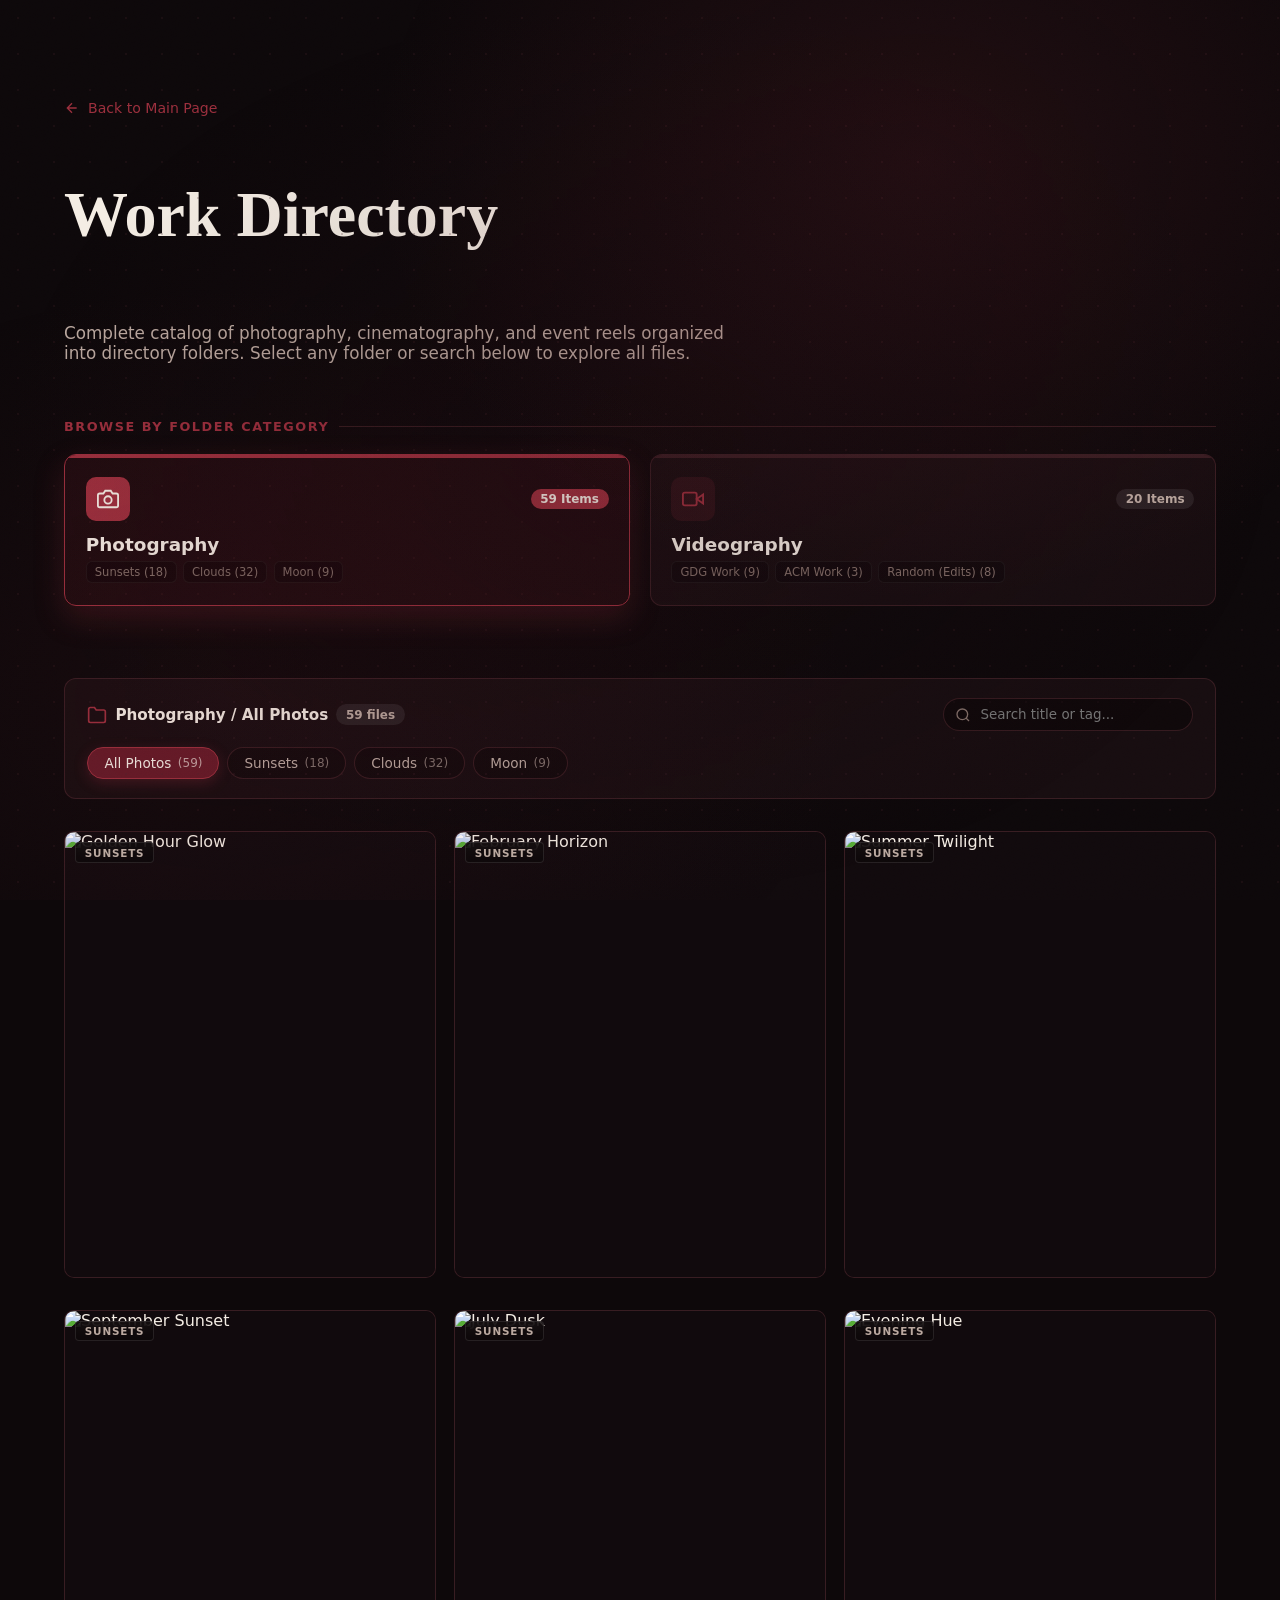
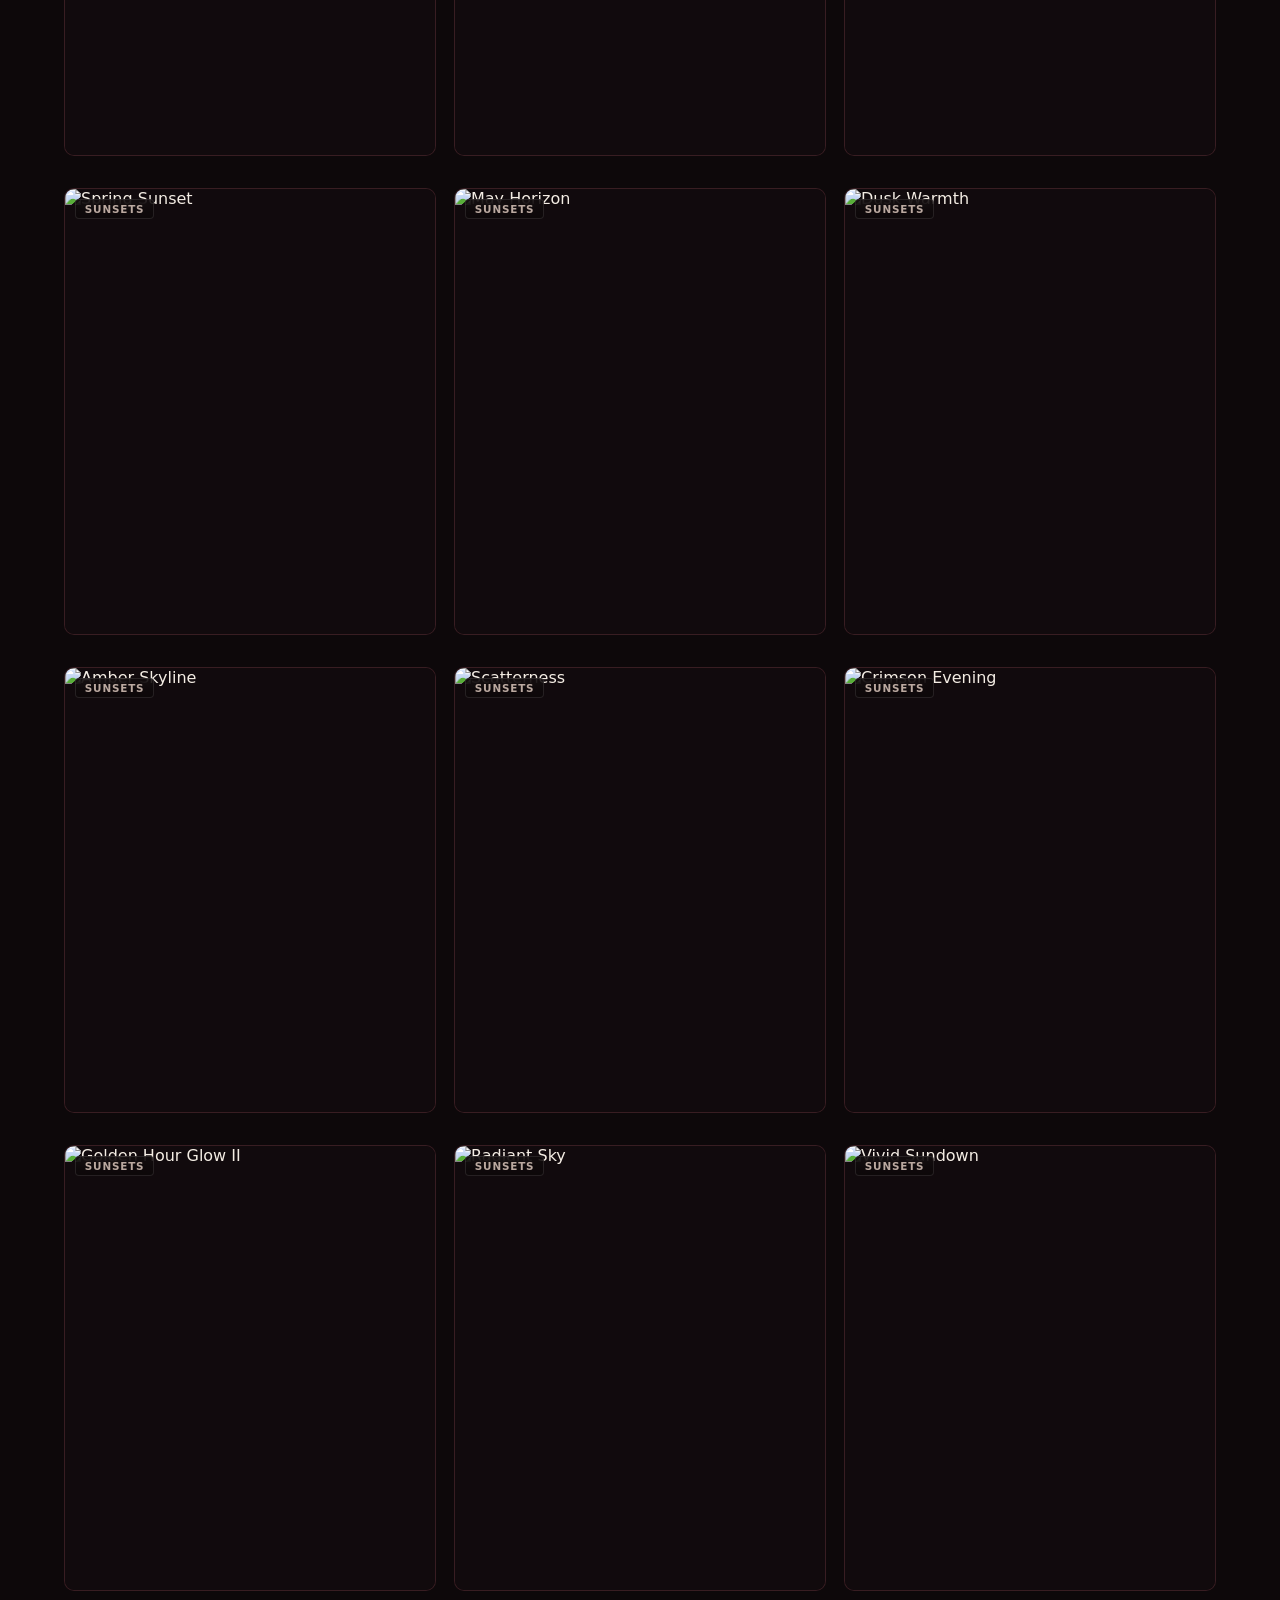
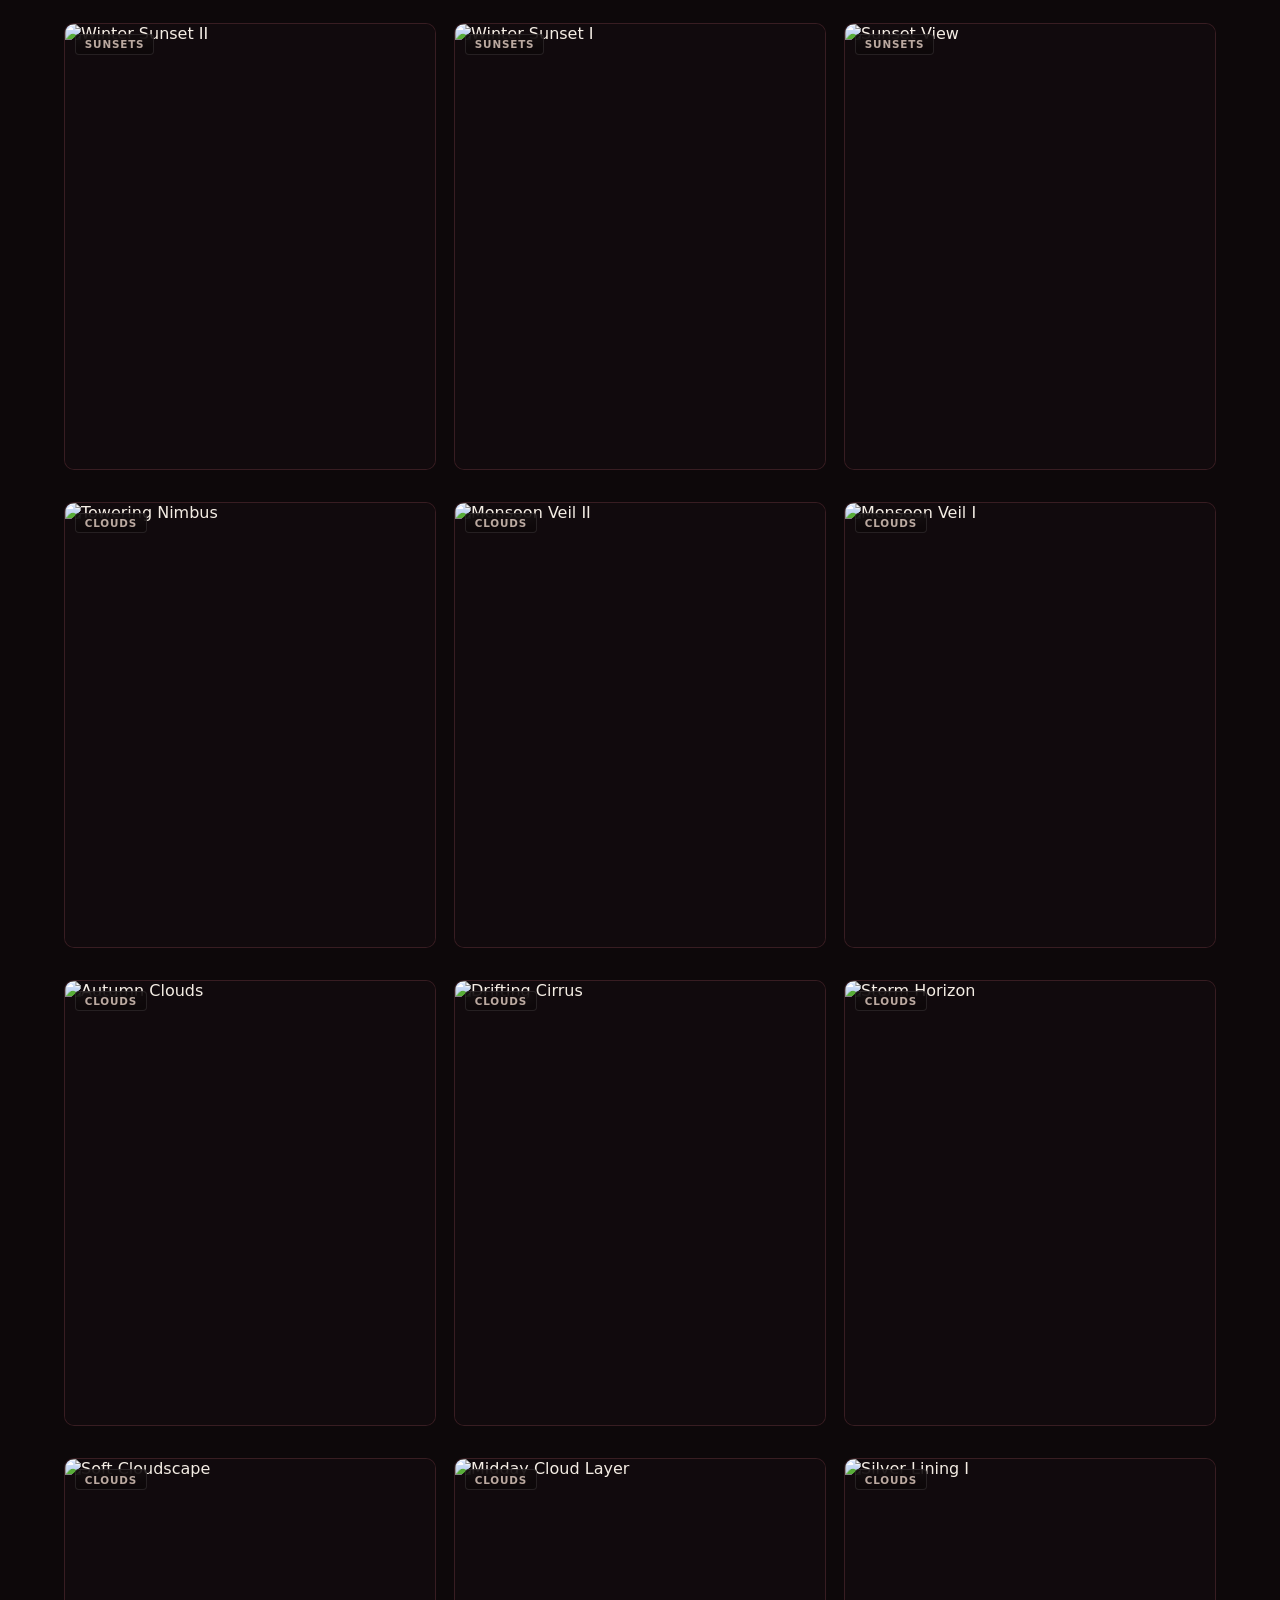
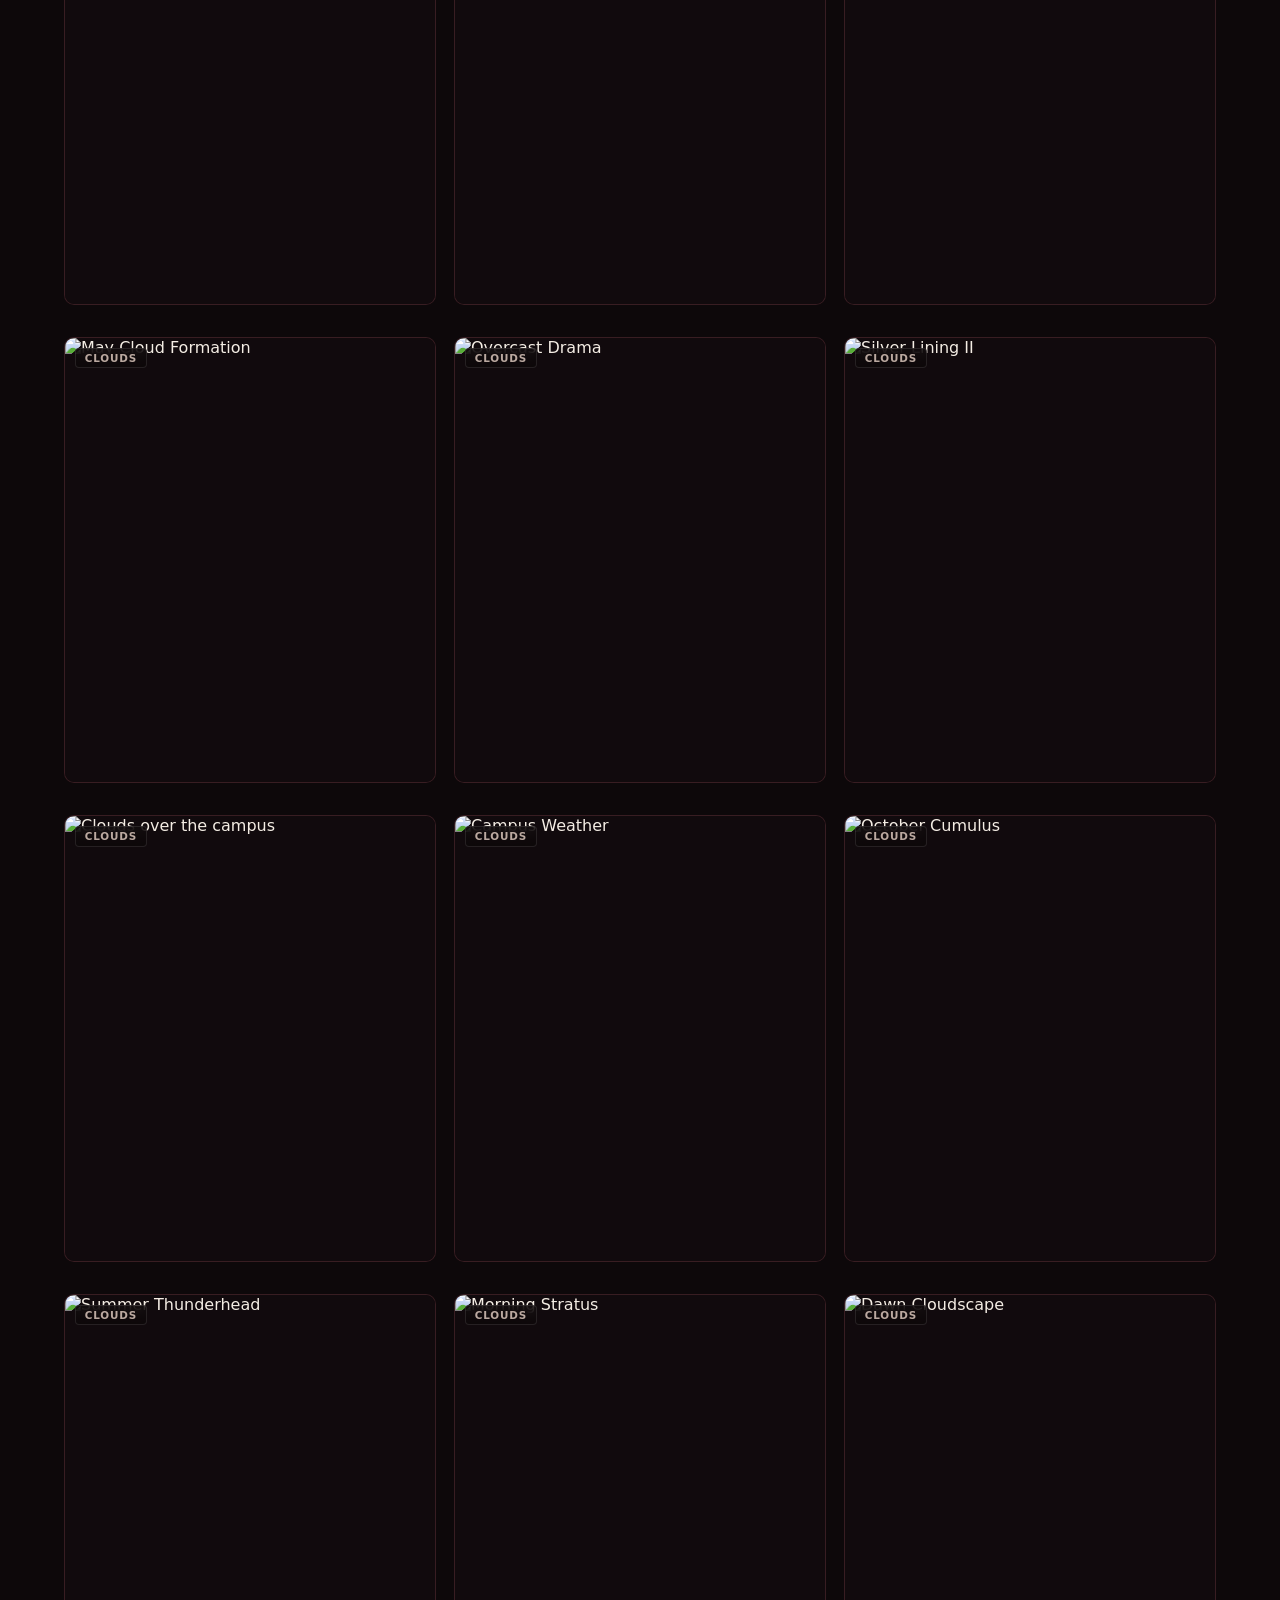
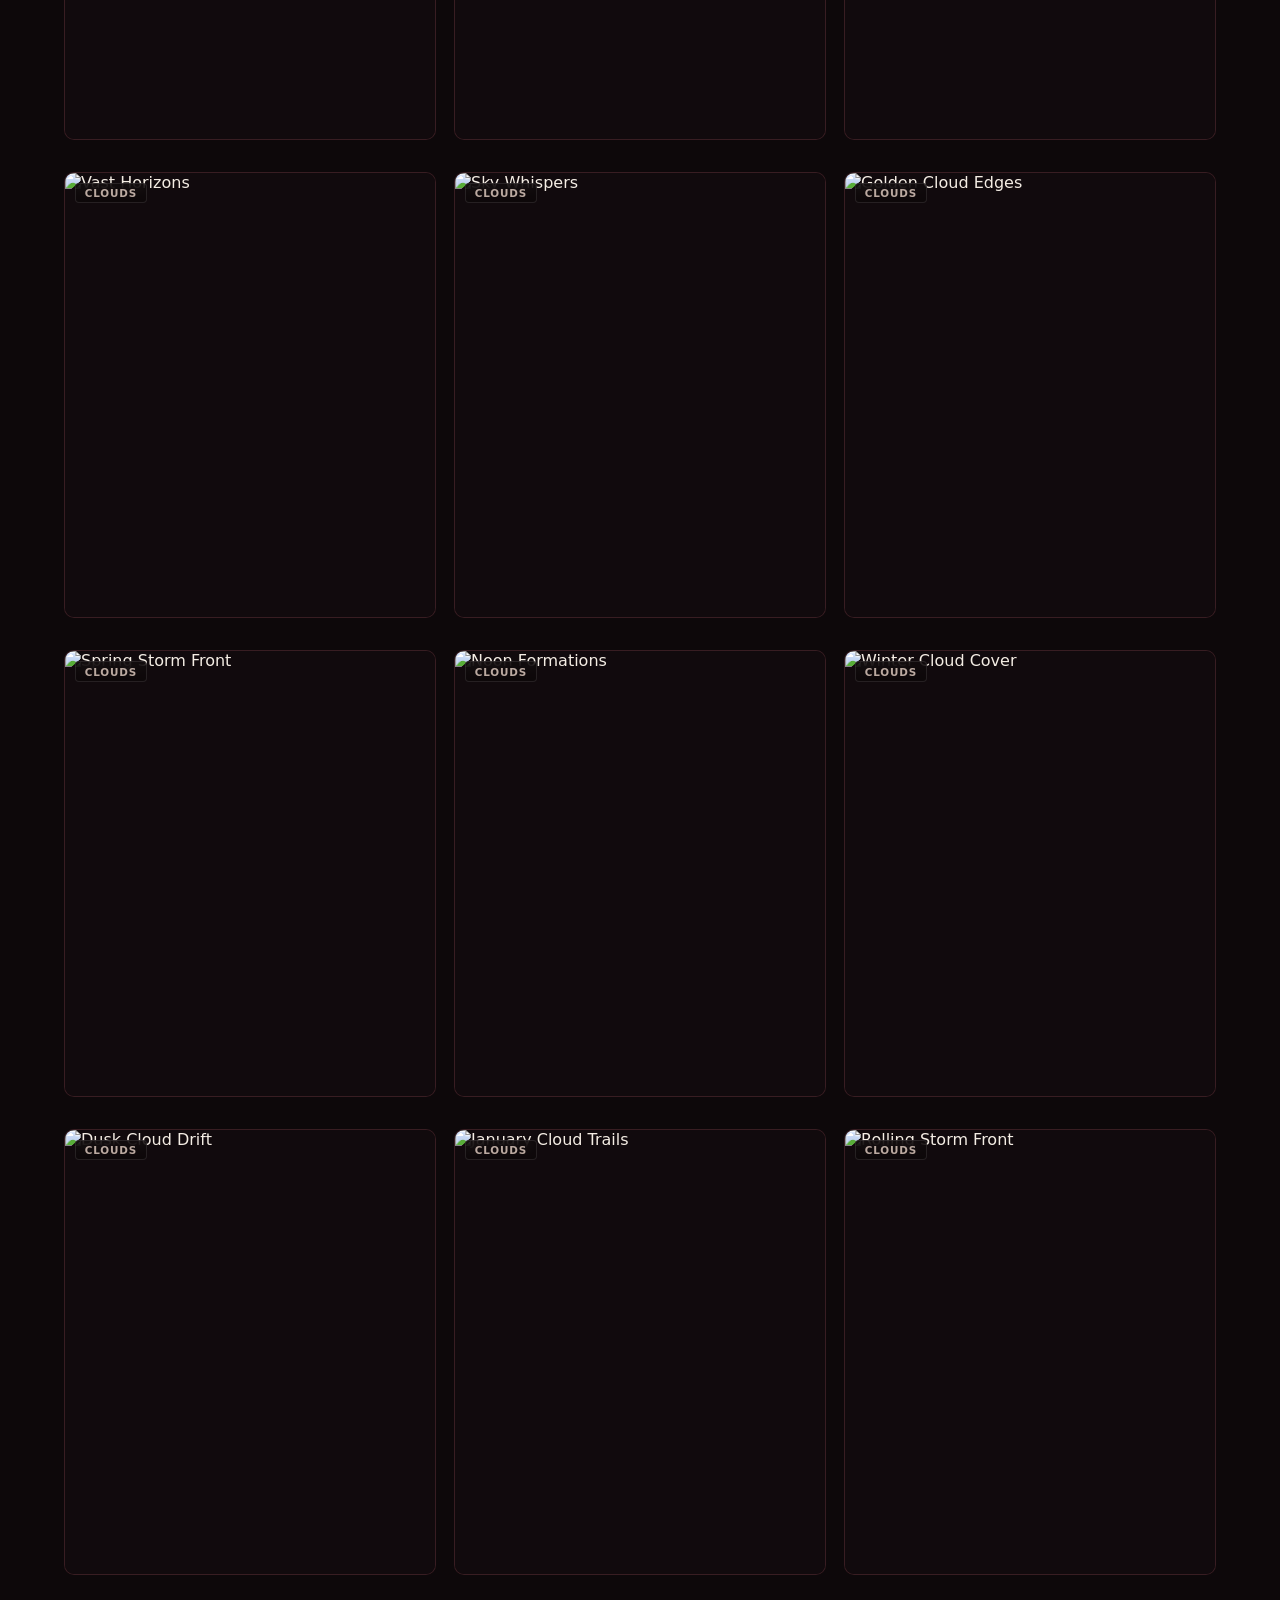
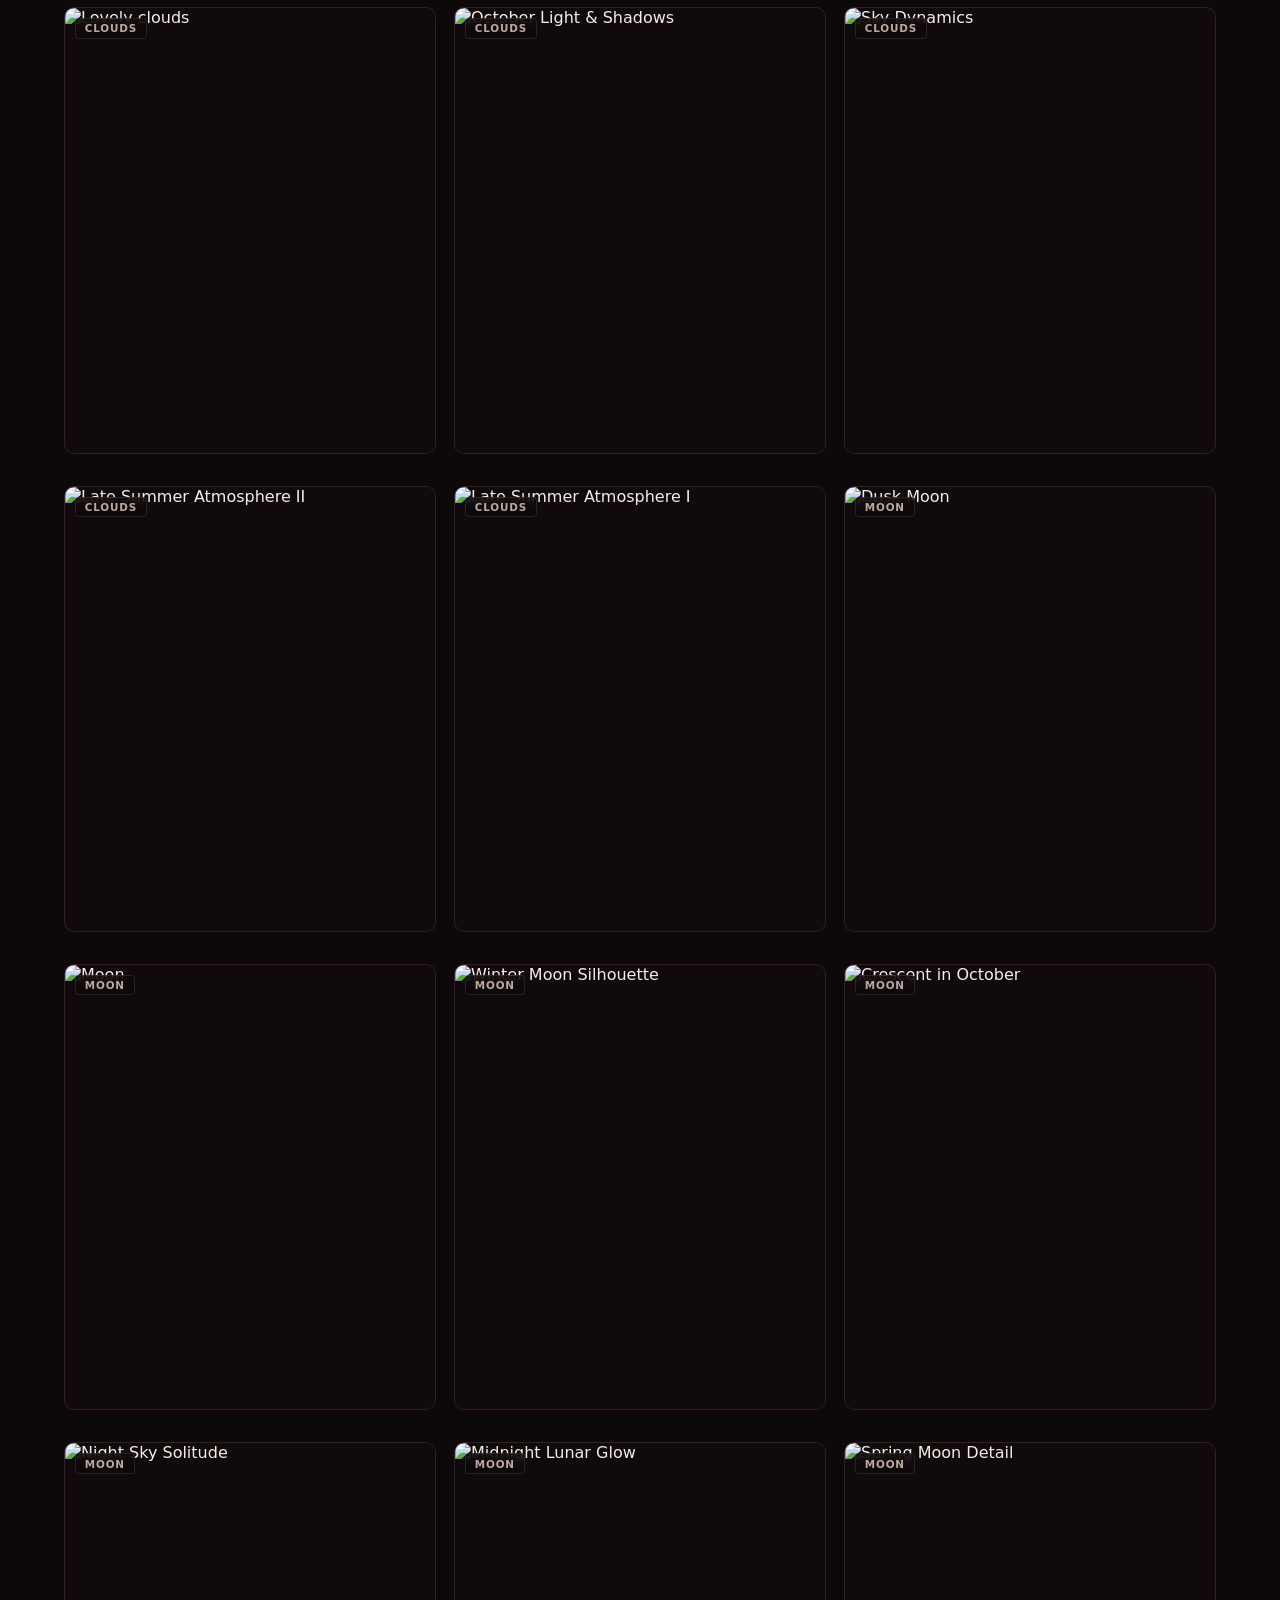
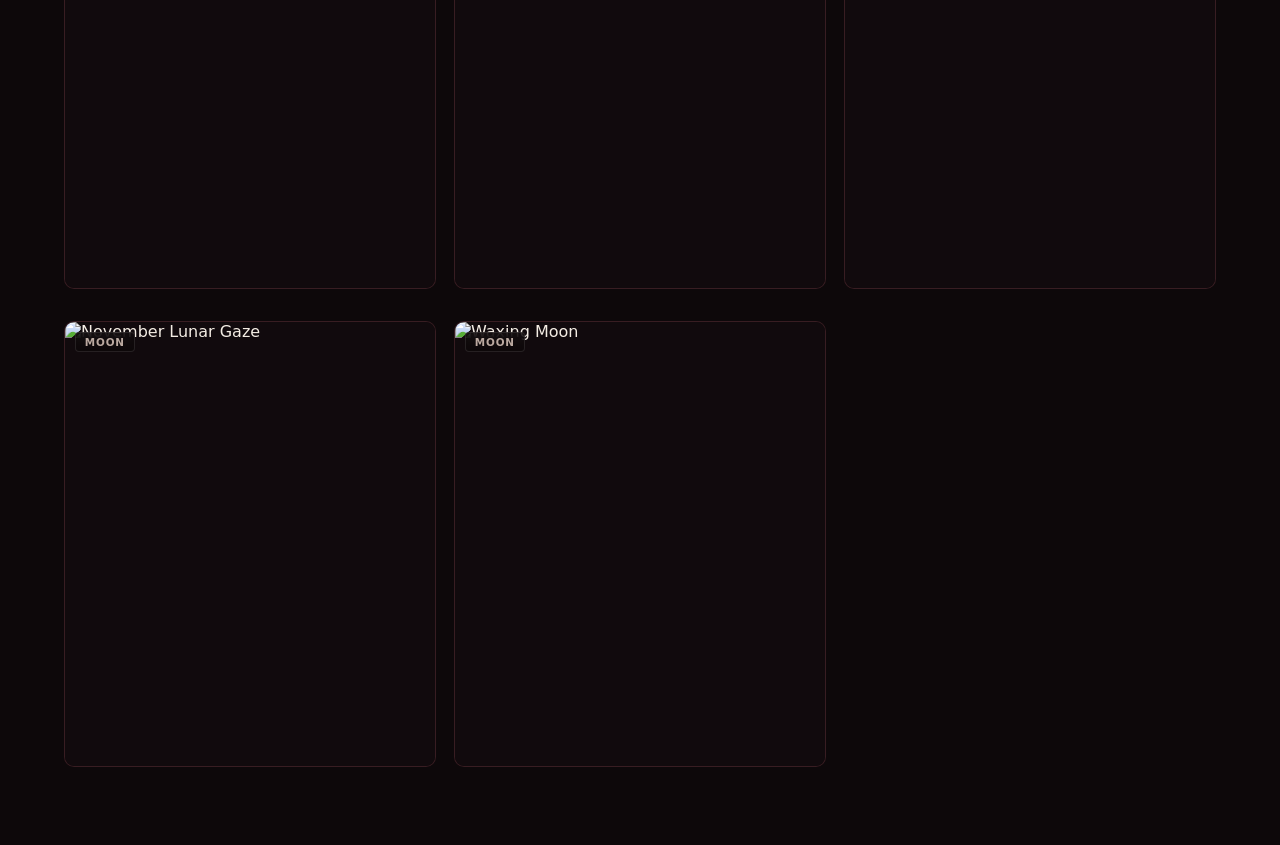
==== commit 6abde3a7: "fix: remove specified video from work section" ====
--- a/work.html
+++ b/work.html
@@ -393,7 +393,7 @@
         <span>Back to Main Page</span>
       </a>
       <h1 class="works-title">Work Directory</h1>
-      <p class="works-desc">Complete catalog of photography, cinematography, and event reels organized into directory folders. Select any folder or search below to explore all 60 files.</p>
+      <p class="works-desc">Complete catalog of photography, cinematography, and event reels organized into directory folders. Select any folder or search below to explore all files.</p>
     </div>
 
     <!-- Main Folders Grid -->
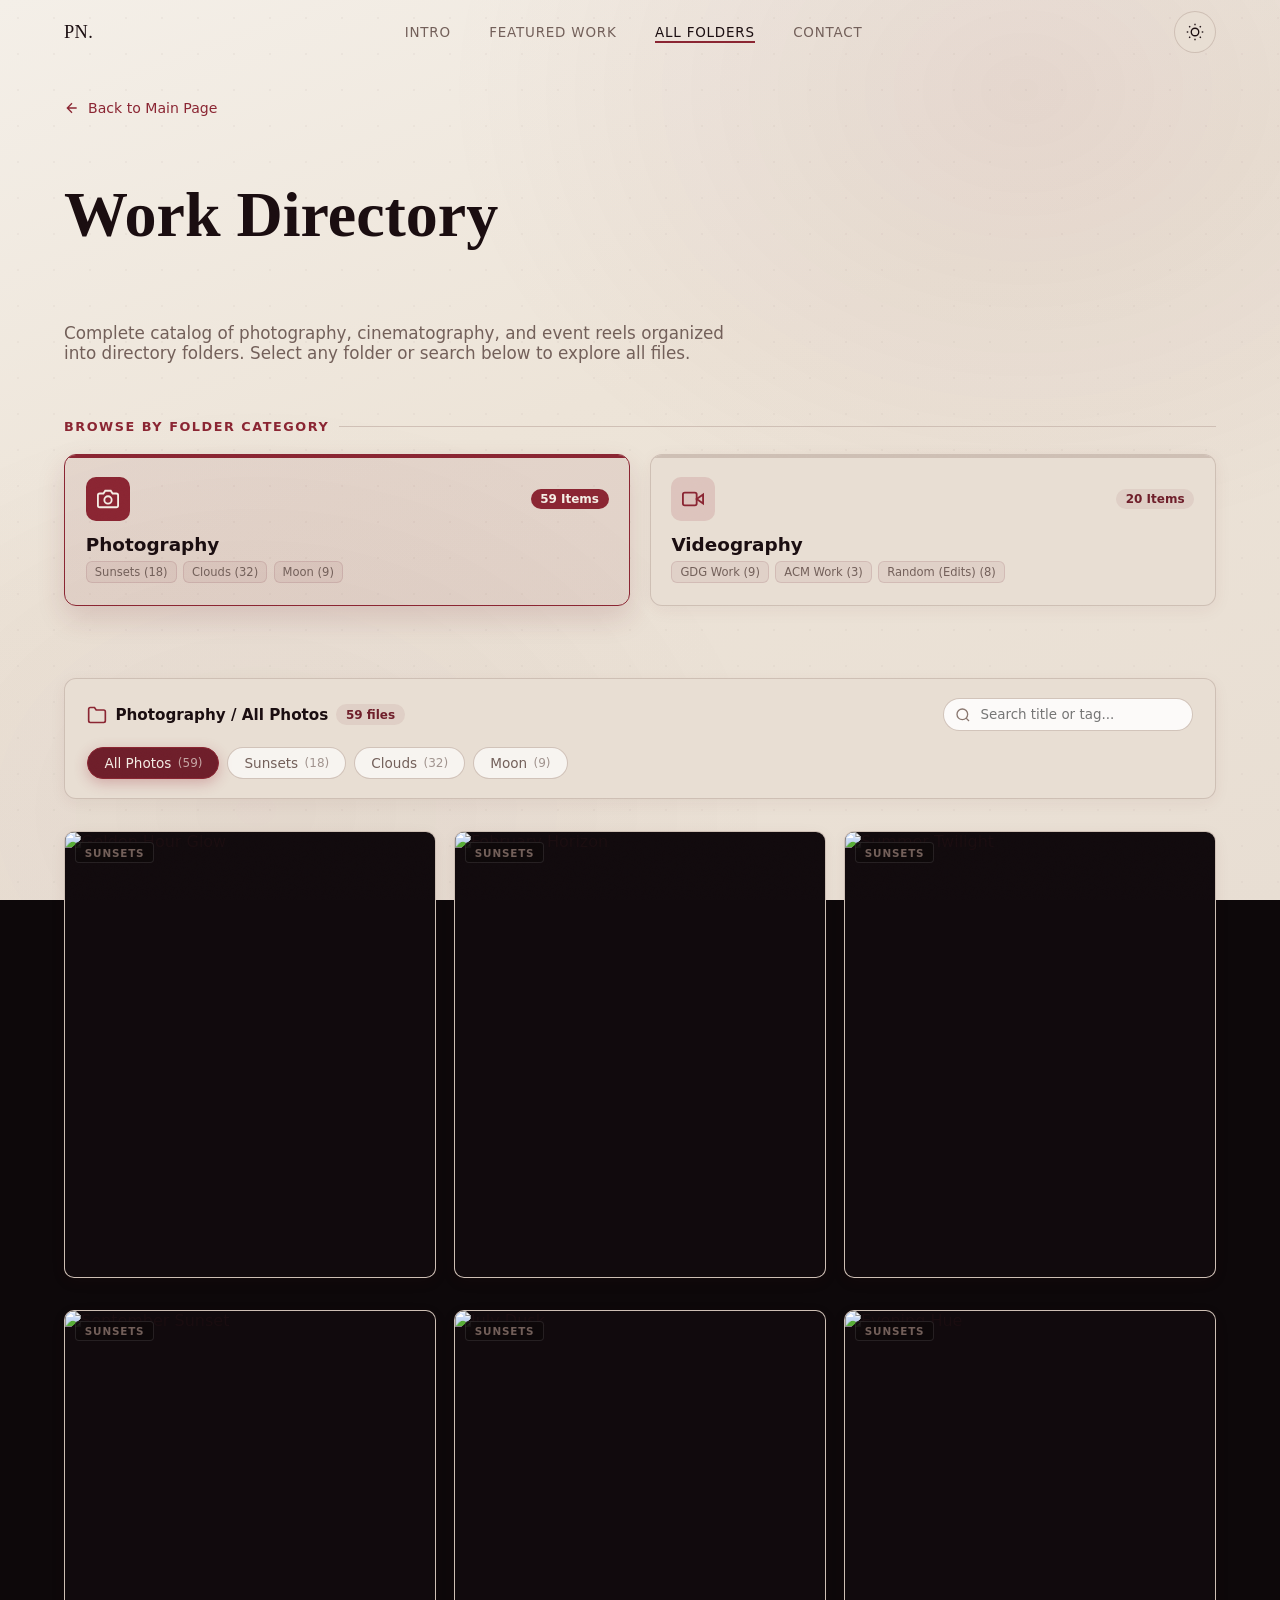
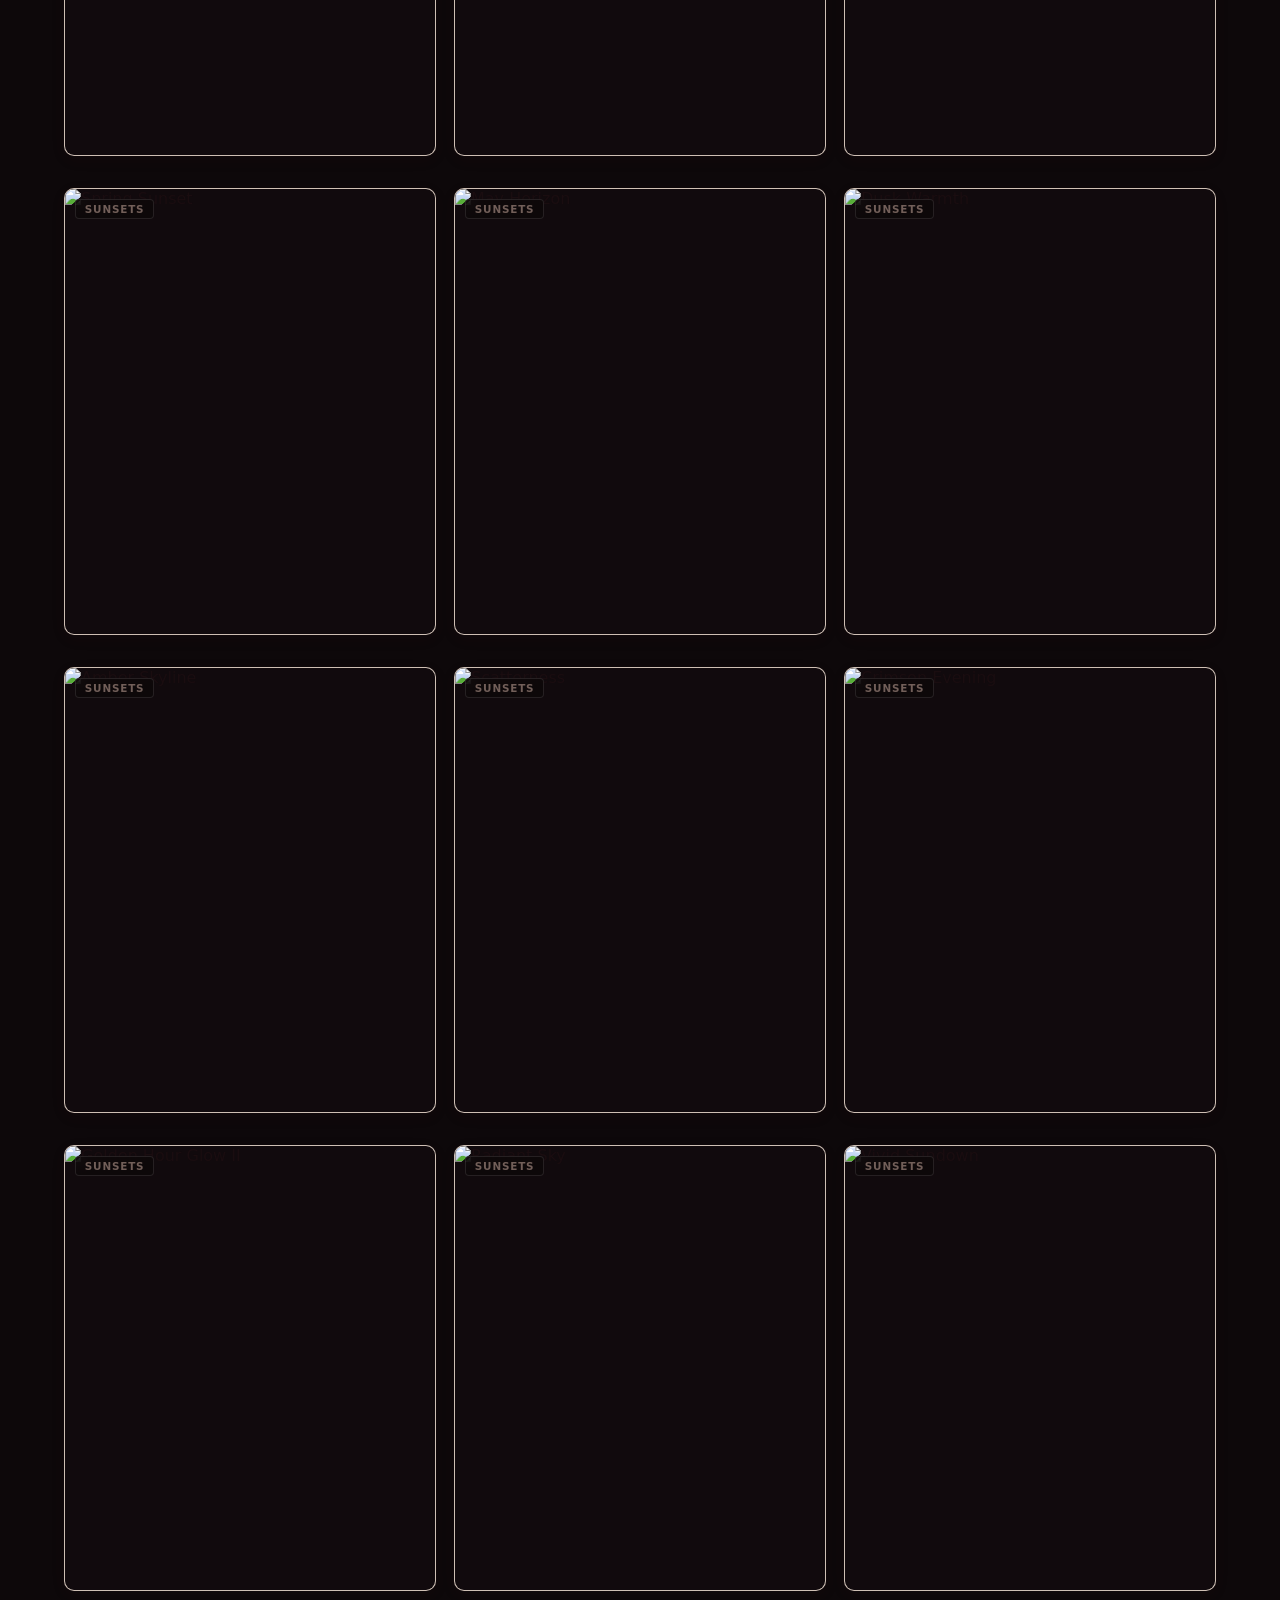
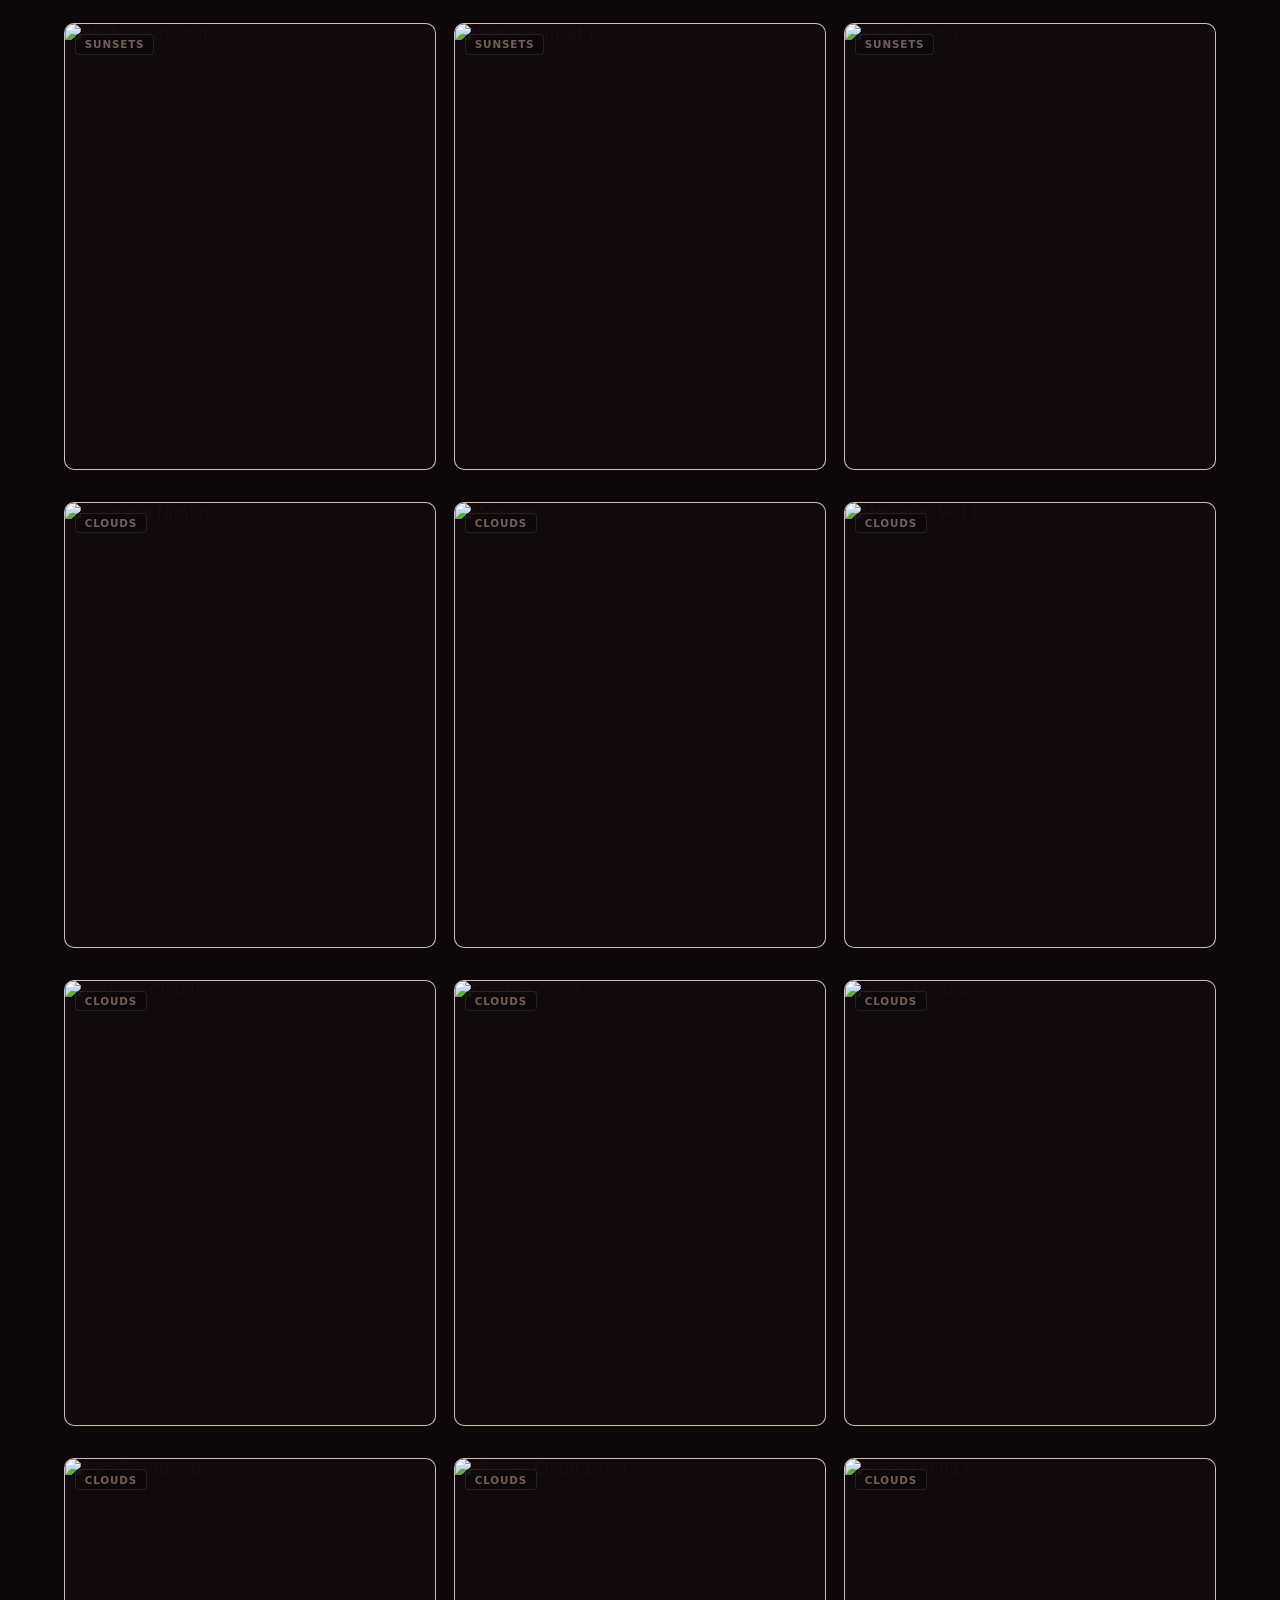
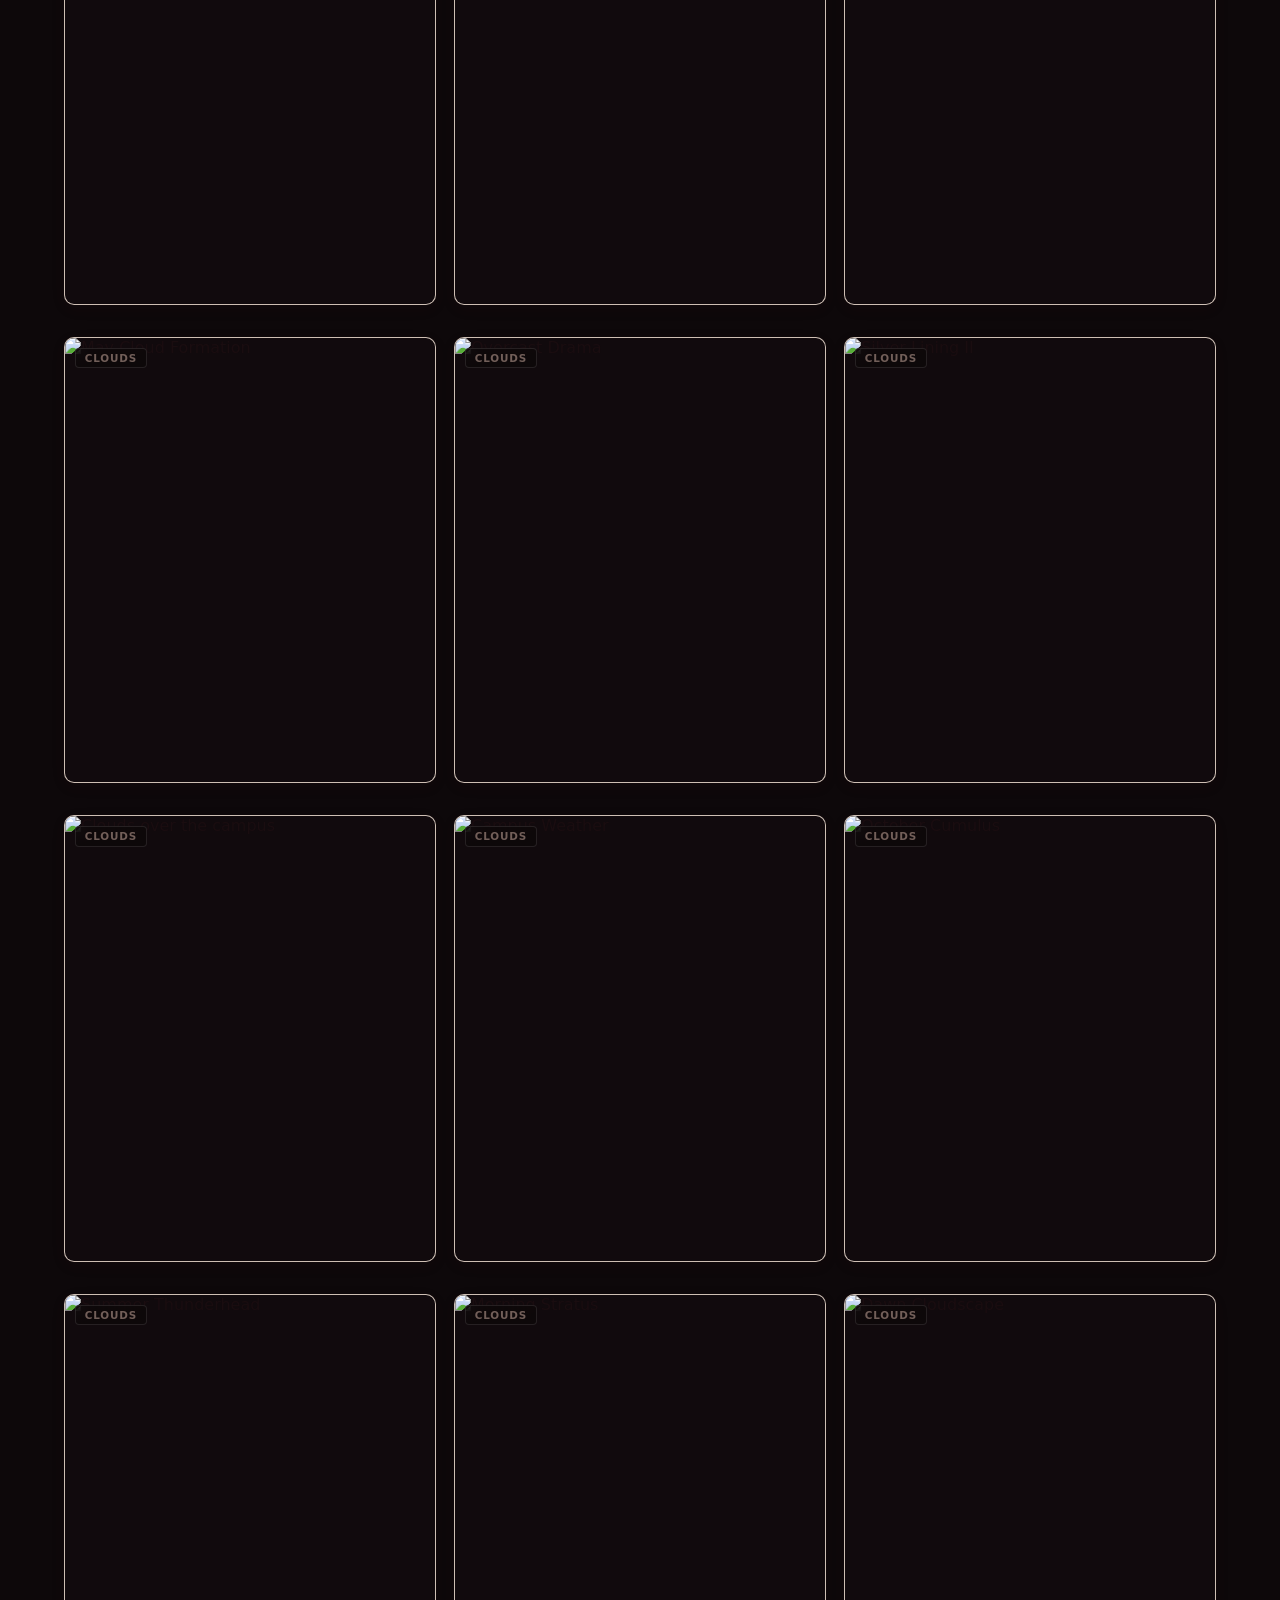
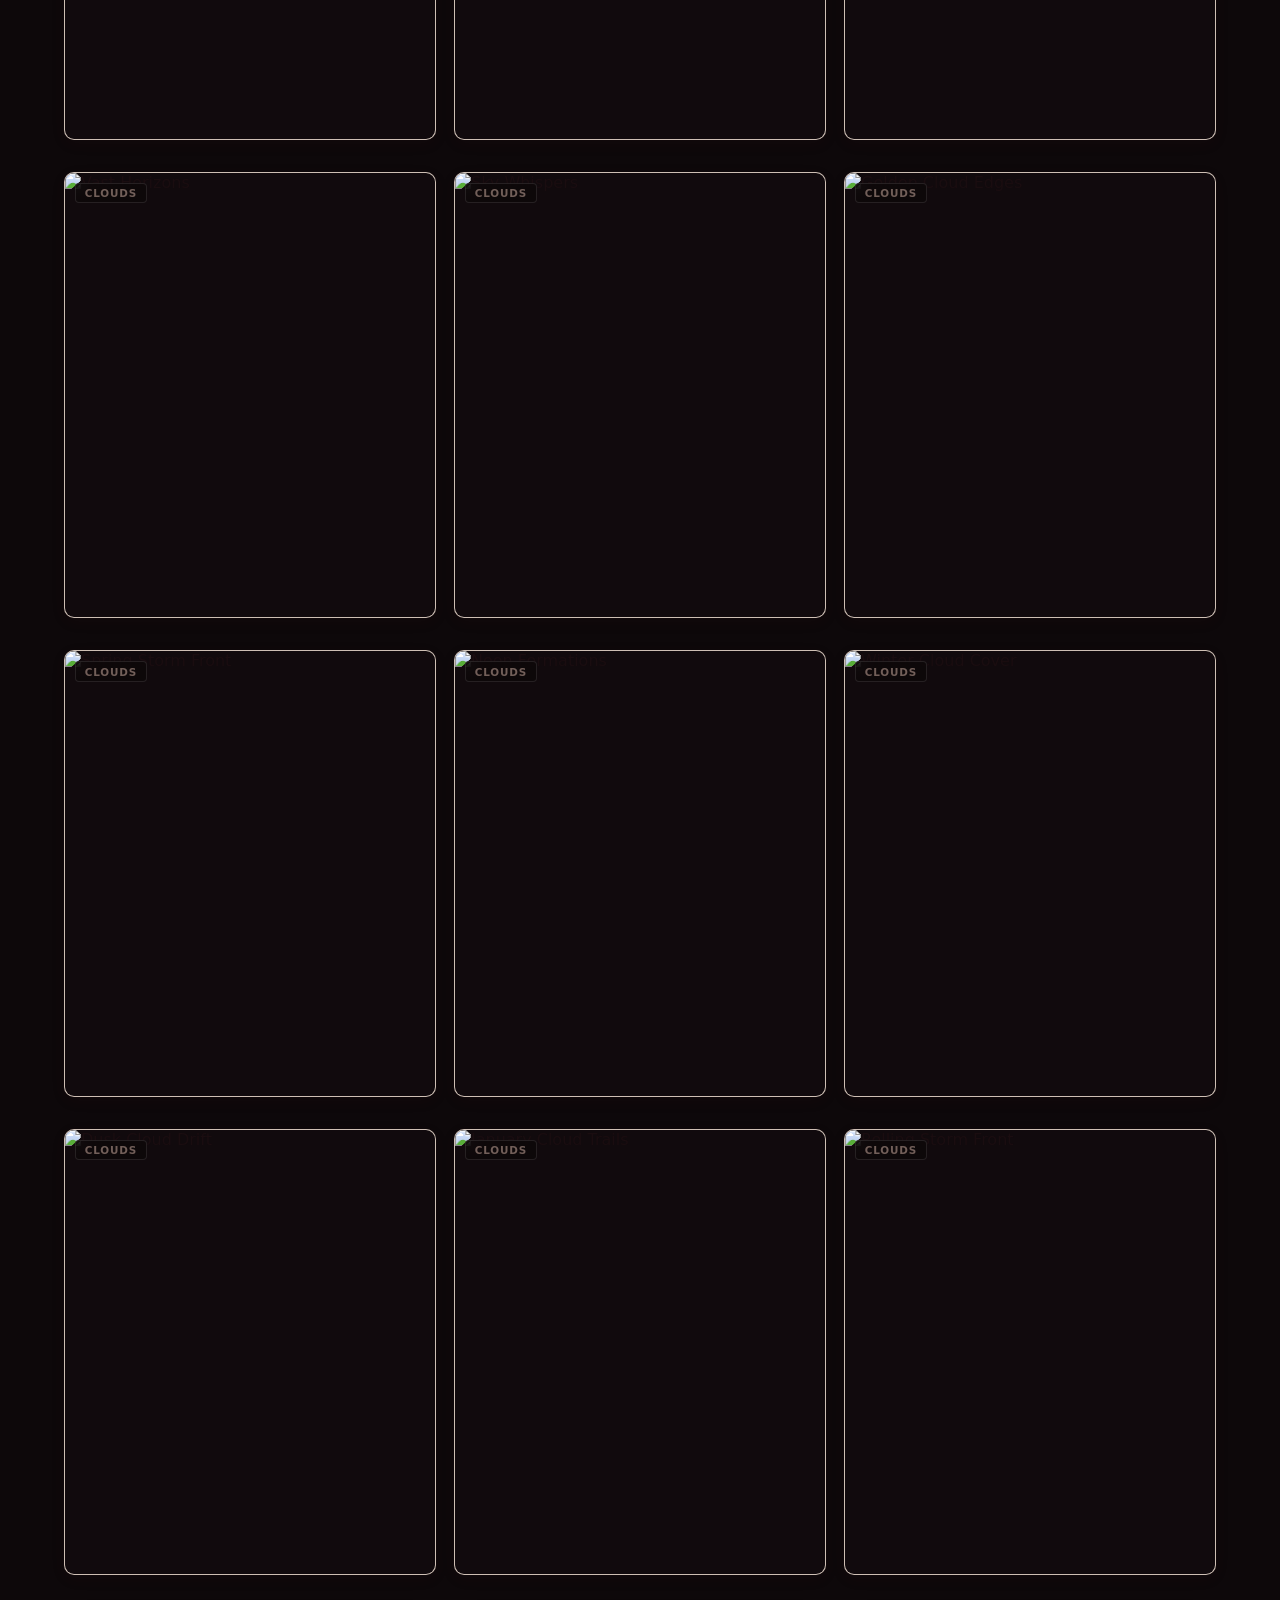
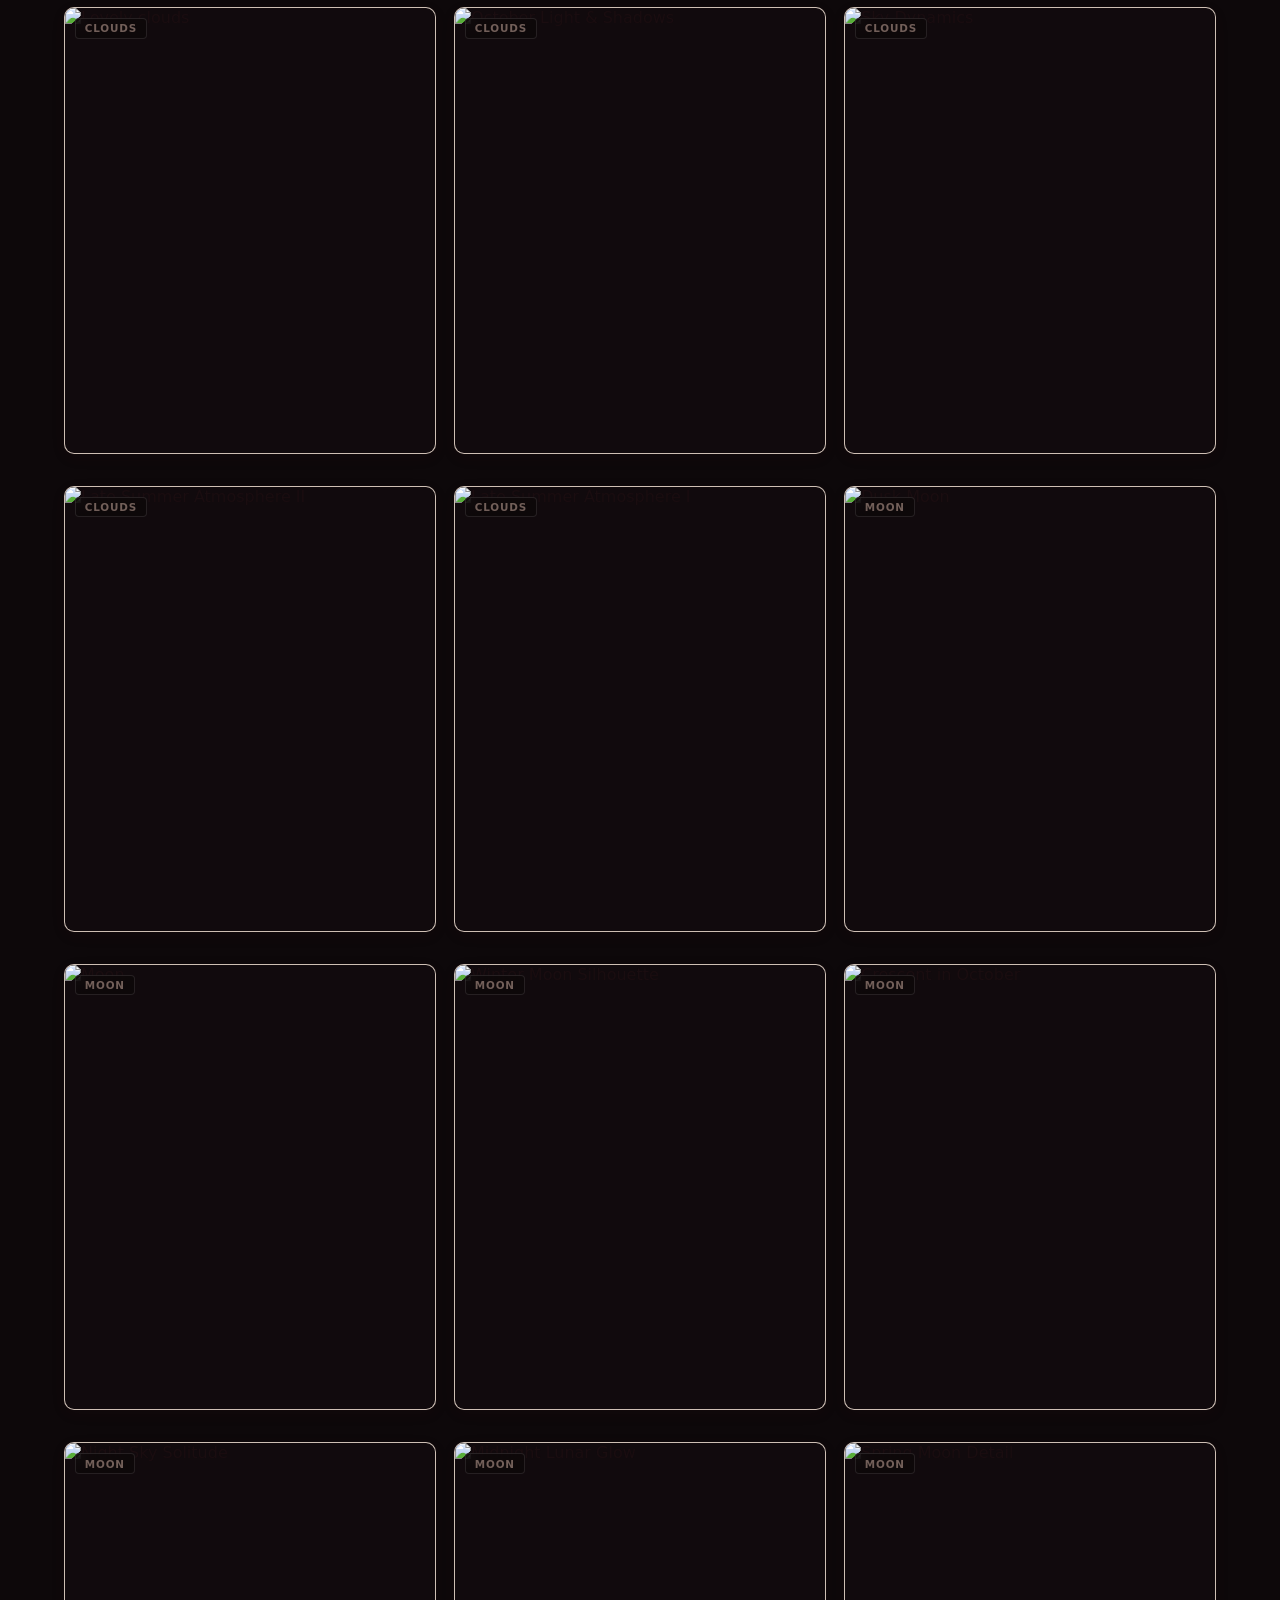
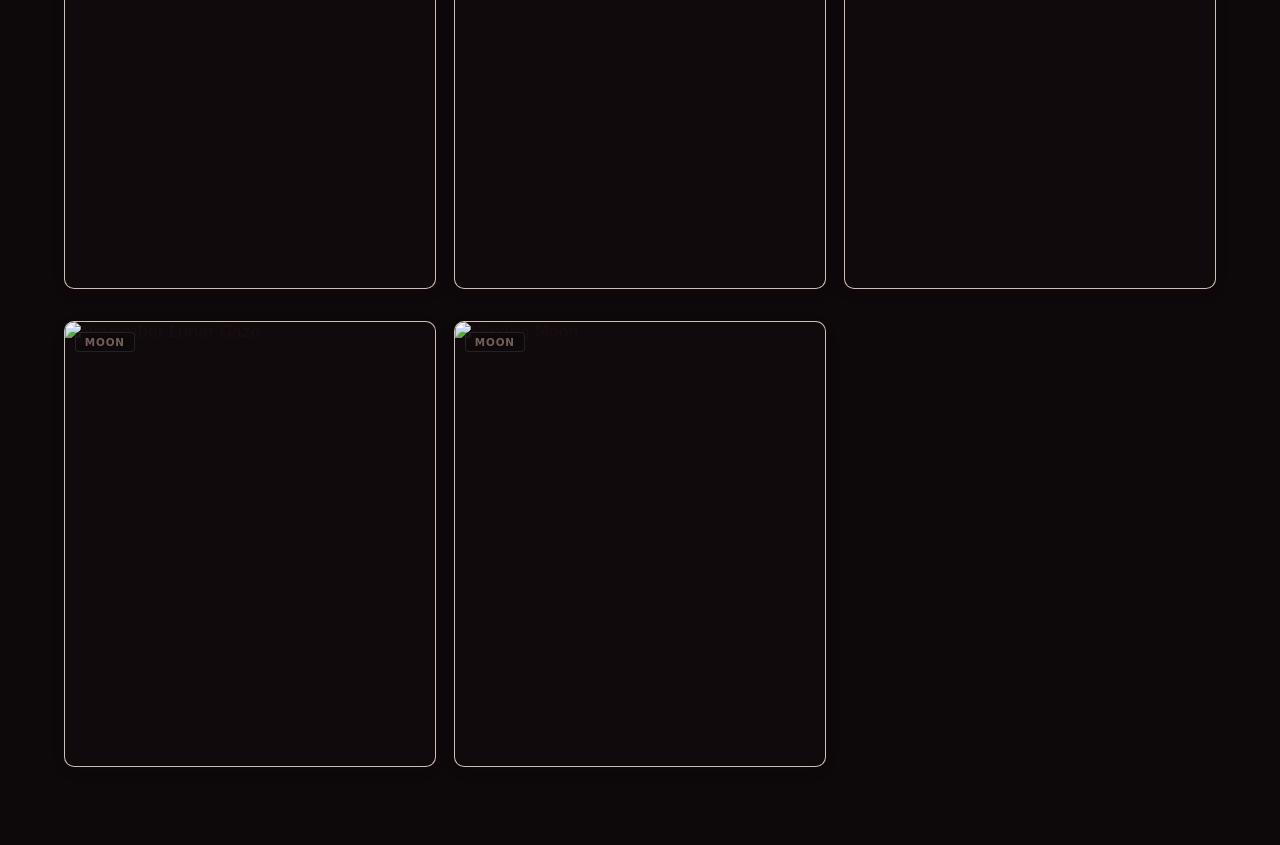
==== commit e01f31f3: "fix(theme): resolve light mode visibility bug on work.html and polish light theme styling" ====
--- a/work.html
+++ b/work.html
@@ -13,12 +13,21 @@
   <style>
     /* Specific styles for Dedicated Works & Folder Explorer Page */
     .works-page {
+      position: relative;
+      z-index: 2;
       min-height: 100vh;
       display: flex;
       flex-direction: column;
       padding: 100px 5vw 60px;
       max-width: 1440px;
       margin: 0 auto;
+    }
+    /* Ensure navbar is immediately fully visible without hero intro animation */
+    .navbar .nav-logo,
+    .navbar .nav-links,
+    .navbar .theme-toggle {
+      opacity: 1 !important;
+      transform: none !important;
     }
     .works-header {
       margin-bottom: 2.5rem;
@@ -338,9 +347,91 @@
       transform: translateY(-3px);
       box-shadow: 0 8px 24px rgba(155, 47, 61, 0.4);
     }
+
+    /* Light Theme Specific Polishes for Directory Explorer */
+    body.theme-light .dir-folder-card {
+      background: var(--surface);
+      border-color: var(--border);
+      box-shadow: 0 4px 18px rgba(110, 30, 42, 0.06);
+    }
+    body.theme-light .dir-folder-card:hover {
+      border-color: var(--accent);
+      box-shadow: 0 16px 36px rgba(110, 30, 42, 0.16);
+    }
+    body.theme-light .dir-folder-card.active {
+      background: rgba(110, 30, 42, 0.08);
+      border-color: var(--accent);
+      box-shadow: 0 12px 28px rgba(110, 30, 42, 0.15);
+    }
+    body.theme-light .dir-badge {
+      background: rgba(110, 30, 42, 0.08);
+      color: var(--burgundy);
+    }
+    body.theme-light .dir-folder-card.active .dir-badge {
+      background: var(--accent);
+      color: #F4EDE4;
+    }
+    body.theme-light .dir-subfolder-tag {
+      background: rgba(110, 30, 42, 0.06);
+      color: var(--text-muted);
+      border-color: rgba(110, 30, 42, 0.12);
+    }
+    body.theme-light .active-explorer-bar {
+      background: var(--surface);
+      border-color: var(--border);
+      box-shadow: 0 4px 16px rgba(110, 30, 42, 0.06);
+    }
+    body.theme-light .subpill-btn {
+      background: rgba(255, 255, 255, 0.65);
+      color: var(--text-muted);
+      border-color: var(--border);
+    }
+    body.theme-light .subpill-btn:hover {
+      background: rgba(110, 30, 42, 0.09);
+      color: var(--text);
+      border-color: var(--accent);
+    }
+    body.theme-light .subpill-btn.active {
+      background: var(--burgundy);
+      color: #F4EDE4;
+      border-color: var(--accent);
+    }
+    body.theme-light .search-input {
+      background: rgba(255, 255, 255, 0.85);
+      color: var(--text);
+      border-color: var(--border);
+    }
+    body.theme-light .search-input:focus {
+      background: #FFFFFF;
+      border-color: var(--accent);
+      box-shadow: 0 0 14px rgba(138, 37, 50, 0.18);
+    }
+    body.theme-light .back-to-top {
+      background: #FFFFFF;
+      border-color: var(--border);
+      color: var(--text);
+      box-shadow: 0 6px 20px rgba(110, 30, 42, 0.14);
+    }
+    body.theme-light .pinterest-card {
+      background: var(--surface);
+      border-color: var(--border);
+      box-shadow: 0 4px 16px rgba(110, 30, 42, 0.06);
+    }
+    body.theme-light .pinterest-card:hover {
+      border-color: var(--accent);
+      box-shadow: 0 16px 36px rgba(110, 30, 42, 0.18);
+    }
   </style>
 </head>
 <body class="theme-dark">
+  <script>
+    /* Immediate theme initialization to prevent flash */
+    (function() {
+      var saved = localStorage.getItem('portfolio-theme');
+      var isLight = saved === 'light' || (!saved && window.matchMedia && window.matchMedia('(prefers-color-scheme: light)').matches);
+      document.body.className = isLight ? 'theme-light' : 'theme-dark';
+    })();
+  </script>
 
   <!-- Dot pattern grid -->
   <div class="dot-grid" aria-hidden="true"></div>
--- a/style.css
+++ b/style.css
@@ -125,11 +125,11 @@
   opacity: 0.14;
 }
 
-/* Global warm glow background (sits above dot grid, below content) */
+/* Global warm glow background (sits behind content) */
 .bg-glow {
   position: fixed;
   inset: 0;
-  z-index: 1;
+  z-index: 0;
   pointer-events: none;
   transition: background .65s var(--ease);
 }
@@ -142,12 +142,22 @@
     radial-gradient(ellipse at 50% 50%, rgba(42,13,20,0.20) 0%, transparent 70%);
 }
 
-/* Light mode: editorial warm gradient */
+/* Light mode: pure translucent radial glows (solid gradient is on body) */
+body.theme-light {
+  background: linear-gradient(160deg, #F4EFE8 0%, #EDE4D8 45%, #E8DED3 100%);
+  background-attachment: fixed;
+}
+
 body.theme-light .bg-glow {
   background:
-    radial-gradient(ellipse at 80% 10%, rgba(110,30,42,0.09) 0%, transparent 36%),
-    radial-gradient(ellipse at 20% 90%, rgba(83,22,29,0.06) 0%, transparent 32%),
-    linear-gradient(160deg, #F4EFE8 0%, #EDE4D8 45%, #E8DED3 100%);
+    radial-gradient(ellipse at 80% 10%, rgba(110,30,42,0.08) 0%, transparent 40%),
+    radial-gradient(ellipse at 20% 90%, rgba(83,22,29,0.05) 0%, transparent 36%);
+}
+
+/* Ensure all main content containers sit securely above background elements */
+main, .works-page, main#scrollContainer {
+  position: relative;
+  z-index: 2;
 }
 
 /* ==========================================================================
@@ -1321,66 +1331,296 @@
   .nav-links a { font-size: 1.1rem; }
   .nav-hamburger { display: flex; }
 
-  /* Panels */
-  .panel { padding: 4.5rem 6vw 3rem; }
-
-  /* Hero: stack vertically */
-  .hero-panel { padding-top: 70px; }
+  /* Disable rigid snap and fixed heights on mobile for fluid natural scrolling */
+  main#scrollContainer {
+    scroll-snap-type: none;
+  }
+
+  /* Panels: allow natural height and prevent content cutoff */
+  .panel {
+    min-height: 100vh;
+    height: auto;
+    max-height: none;
+    overflow: visible;
+    scroll-snap-align: none;
+    padding: 4.5rem 5vw 3rem;
+  }
+
+  /* Hide floating dot nav on mobile touch devices to eliminate visual clutter */
+  .dot-nav {
+    display: none !important;
+  }
+
+  /* Hero: stack vertically with balanced proportions */
+  .hero-panel {
+    padding-top: 72px;
+    height: auto;
+    min-height: 100vh;
+  }
   .hero-inner {
     grid-template-columns: 1fr;
     grid-template-rows: auto auto auto;
     justify-items: center;
     text-align: center;
   }
+  .hero-nametag {
+    margin-bottom: -3.5rem;
+  }
+  .hero-character {
+    max-height: 48vh;
+  }
   .hero-left {
     grid-column: 1;
     grid-row: 3;
     align-items: center;
     padding: 0;
-    margin-top: 1.2rem;
+    margin-top: 1rem;
+    text-align: center;
+  }
+  .hero-tagline {
+    margin: 0 auto 0.8rem;
+  }
+  .hero-about {
+    max-width: 36ch;
+    font-size: 0.90rem;
+    line-height: 1.68;
+    text-align: center;
   }
   .hero-center {
     grid-column: 1;
     grid-row: 1 / 3;
   }
-  .hero-right { display: none; }
-  .hero-about { max-width: 40ch; font-size: 0.92rem; }
-
-  /* Work panel */
+  .hero-right {
+    display: none;
+  }
+
+  /* ==========================================
+     WORK PANEL — MOBILE REDESIGN (NO CUTOFF)
+     ========================================== */
   .work-panel {
     flex-direction: column;
-    padding-top: 4.5rem;
-    padding-left: 5vw;
-    gap: 1rem;
-  }
+    align-items: center;
+    justify-content: flex-start;
+    height: auto;
+    max-height: none;
+    min-height: 100vh;
+    overflow: visible;
+    padding: 4.5rem 5vw 3.5rem;
+    gap: 1.2rem;
+  }
+
+  /* Compact, beautifully integrated character banner */
   .work-character-col {
     flex: none;
     width: 100%;
-    min-height: 220px;
+    min-width: unset;
+    min-height: unset;
+    height: auto;
+    max-height: 28vh;
+    display: flex;
     justify-content: center;
+    align-items: center;
     margin-bottom: 0.5rem;
-  }
-  .work-character { max-height: 45vh; margin-left: 0; }
-  .work-content-col { padding-left: 0; }
-  .masonry.pinterest-grid { columns: 2 140px; max-height: none; overflow: visible; }
-
-  /* Thanks */
-  .thanks-panel { flex-direction: column-reverse; text-align: center; gap: 1.5rem; }
-  .thanks-content-col { max-width: 100%; padding-bottom: 0; }
-  .thanks-body { margin-left: auto; margin-right: auto; }
-  .social-row  { justify-content: center; }
-  .thanks-character-col { min-height: 240px; }
-  .thanks-character { max-height: 48vh; }
-
-  /* Dot nav */
-  .dot-nav { right: 12px; }
+    padding: 0;
+    overflow: visible;
+  }
+
+  .work-character {
+    max-height: 26vh;
+    max-width: 220px;
+    width: auto;
+    object-fit: contain;
+    margin: 0 auto;
+    align-self: center;
+    filter: drop-shadow(0 20px 20px rgba(0,0,0,0.35));
+  }
+
+  /* Content column fills mobile width naturally without height clamp */
+  .work-content-col {
+    max-height: none;
+    width: 100%;
+    padding: 0;
+    display: flex;
+    flex-direction: column;
+    overflow: visible;
+  }
+
+  .work-header {
+    text-align: center;
+    margin-bottom: 1rem;
+  }
+  .work-title {
+    font-size: clamp(1.8rem, 6vw, 2.4rem);
+    text-align: center;
+  }
+  .work-subtitle {
+    text-align: center;
+    margin: 0 auto;
+    font-size: 0.86rem;
+    max-width: 38ch;
+  }
+
+  .tabs {
+    justify-content: center;
+    margin-bottom: 1.2rem;
+  }
+  .tab-btn {
+    font-size: 0.84rem;
+    padding: 0.55rem 0.9rem;
+  }
+
+  /* Work cards grid on mobile: responsive without squishing */
+  .masonry.pinterest-grid {
+    display: grid;
+    grid-template-columns: repeat(auto-fit, minmax(240px, 1fr));
+    gap: 16px;
+    max-height: none;
+    overflow: visible;
+    width: 100%;
+  }
+
+  .pinterest-card {
+    aspect-ratio: 16 / 11;
+  }
+
+  .explore-more-bar {
+    justify-content: center;
+    width: 100%;
+    margin-top: 1.2rem;
+    padding-top: 0.8rem;
+  }
+  .explore-more-btn {
+    width: 100%;
+    max-width: 380px;
+    justify-content: center;
+    padding: 0.68rem 1.1rem;
+    font-size: 0.82rem;
+    text-align: center;
+  }
+
+  /* Folders tab mobile controls */
+  .folder-nav-row {
+    flex-direction: column;
+    gap: 0.6rem;
+    width: 100%;
+  }
+  .folder-btn {
+    width: 100%;
+    justify-content: space-between;
+    padding: 0.65rem 1rem;
+  }
+  .subtab-row {
+    justify-content: center;
+    gap: 0.4rem;
+  }
+  .folder-breadcrumb {
+    margin: 0 auto 1rem;
+  }
+
+  /* ==========================================
+     THANKS PANEL — MOBILE POLISH (CLEAN & UNCLUTTERED)
+     ========================================== */
+  .thanks-panel {
+    height: auto;
+    min-height: 100vh;
+    max-height: none;
+    overflow: visible;
+    flex-direction: column-reverse;
+    justify-content: center;
+    align-items: center;
+    text-align: center;
+    padding: 4.5rem 5vw 3.5rem;
+    gap: 1.5rem;
+  }
+
+  .thanks-character-col {
+    flex: none;
+    width: 100%;
+    min-width: unset;
+    min-height: unset;
+    height: auto;
+    max-height: 30vh;
+    display: flex;
+    justify-content: center;
+    align-items: center;
+  }
+  .thanks-character {
+    max-height: 28vh;
+    max-width: 200px;
+    width: auto;
+    margin: 0 auto;
+    align-self: center;
+    filter: drop-shadow(0 20px 25px rgba(0,0,0,0.35));
+  }
+
+  .thanks-content-col {
+    max-width: 100%;
+    padding-bottom: 0;
+    display: flex;
+    flex-direction: column;
+    align-items: center;
+  }
+  .thanks-title {
+    font-size: clamp(2rem, 6.8vw, 2.8rem);
+    margin-bottom: 0.9rem;
+  }
+  .thanks-body {
+    font-size: 0.92rem;
+    line-height: 1.68;
+    max-width: 38ch;
+    margin: 0 auto 1.4rem;
+  }
+
+  /* Clean stacked mobile contact pill buttons */
+  .social-row {
+    display: flex;
+    flex-direction: column;
+    align-items: stretch;
+    width: 100%;
+    max-width: 330px;
+    margin: 0 auto;
+    gap: 0.65rem;
+  }
+  .social-link {
+    width: 100%;
+    justify-content: center;
+    padding: 0.7rem 1rem;
+    font-size: 0.84rem;
+  }
+
+  /* Atmospheric watermark scaled down on mobile so it doesn't cause overflow or clash */
+  .thanks-watermark {
+    font-size: clamp(2.4rem, 8.5vw, 4.2rem);
+    top: 25%;
+    opacity: 0.35;
+    letter-spacing: -0.01em;
+  }
 }
 
 @media (max-width: 560px) {
-  .hero-character { max-height: 50vh; }
-  .hero-nametag  { margin-bottom: -4rem; }
-  .masonry.pinterest-grid { columns: 1 100%; }
-  .folder-btn { width: 100%; justify-content: space-between; }
+  .hero-character { max-height: 44vh; }
+  .hero-nametag { margin-bottom: -3rem; }
+  .hero-name-line { font-size: clamp(2.6rem, 11vw, 4rem); }
+
+  /* Single column cards on smaller phones */
+  .masonry.pinterest-grid {
+    display: flex;
+    flex-direction: column;
+    gap: 16px;
+    width: 100%;
+  }
+  .pinterest-card {
+    width: 100%;
+    aspect-ratio: 16 / 10;
+    max-height: 220px;
+  }
+  .card-tag {
+    font-size: 0.62rem;
+    padding: 0.18rem 0.45rem;
+  }
+  .pinterest-card .item-title {
+    font-size: 0.82rem;
+  }
 }
 
 /* ==========================================================================
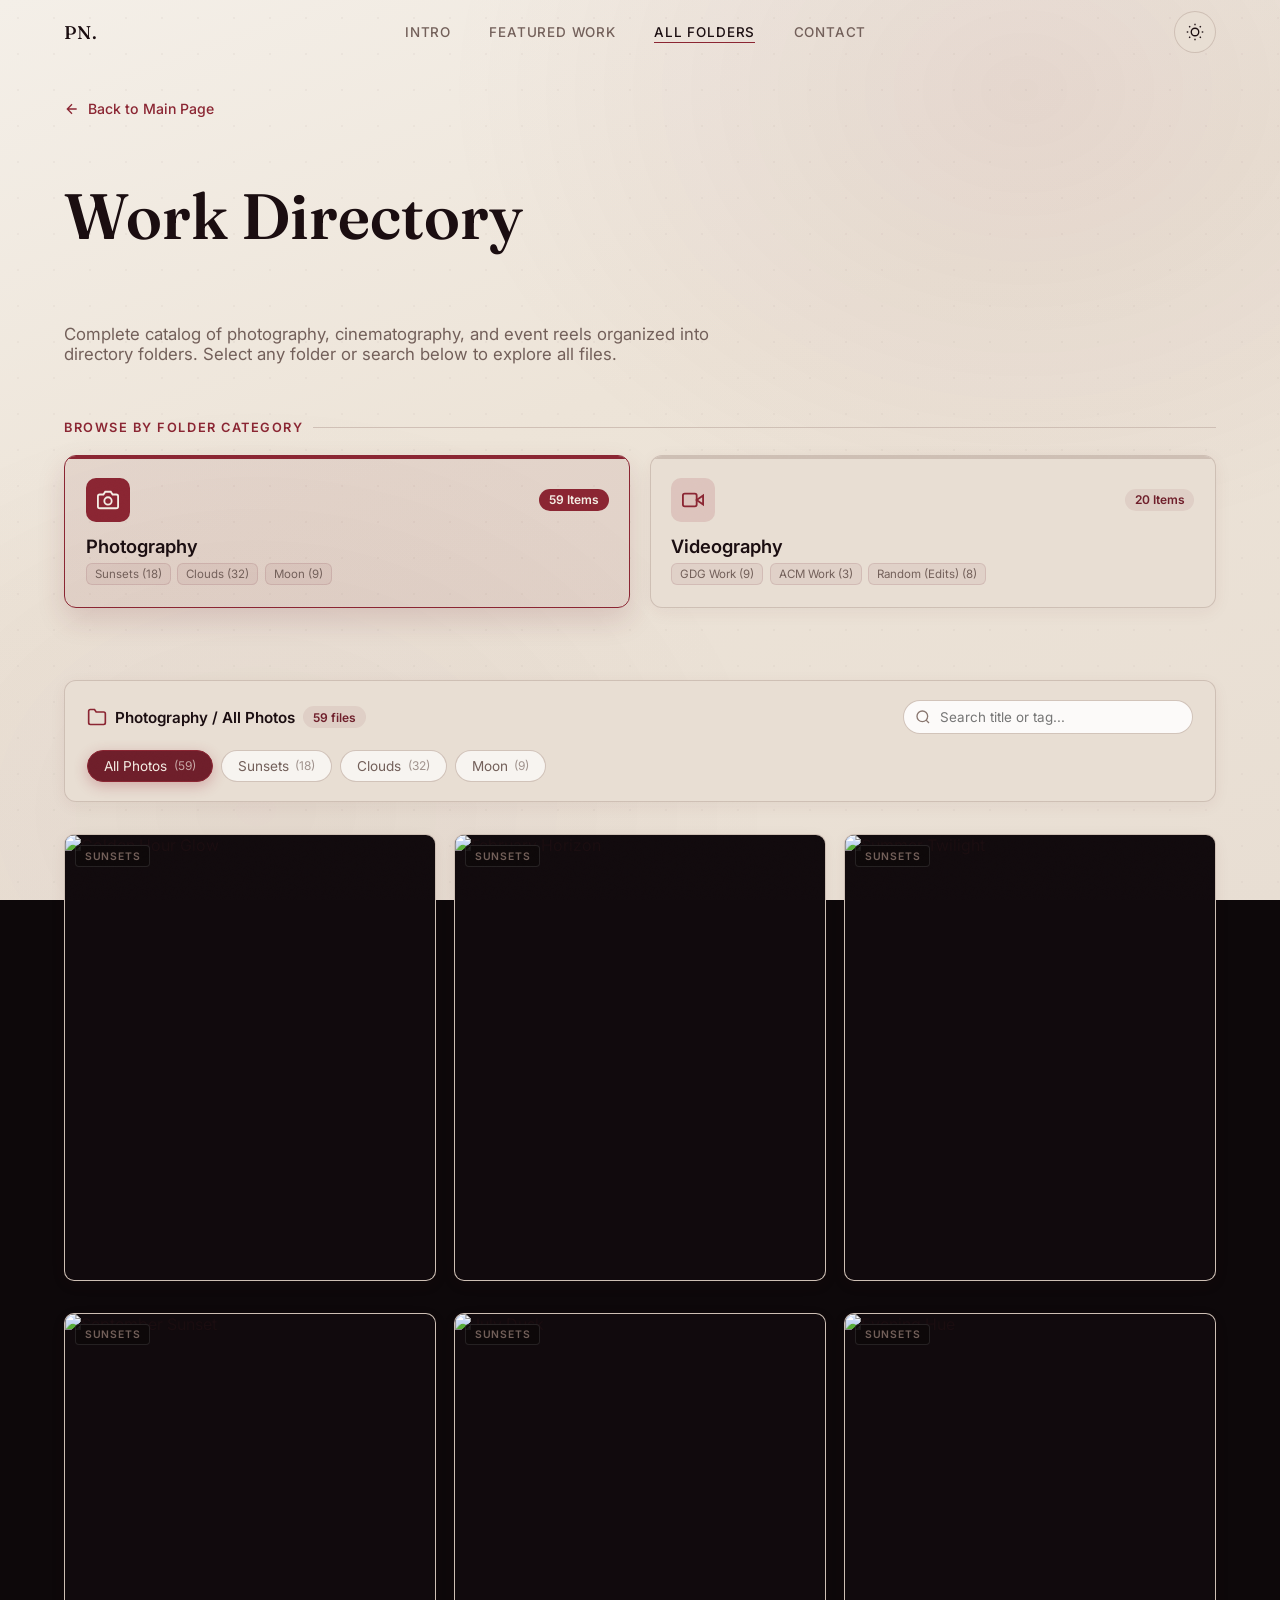
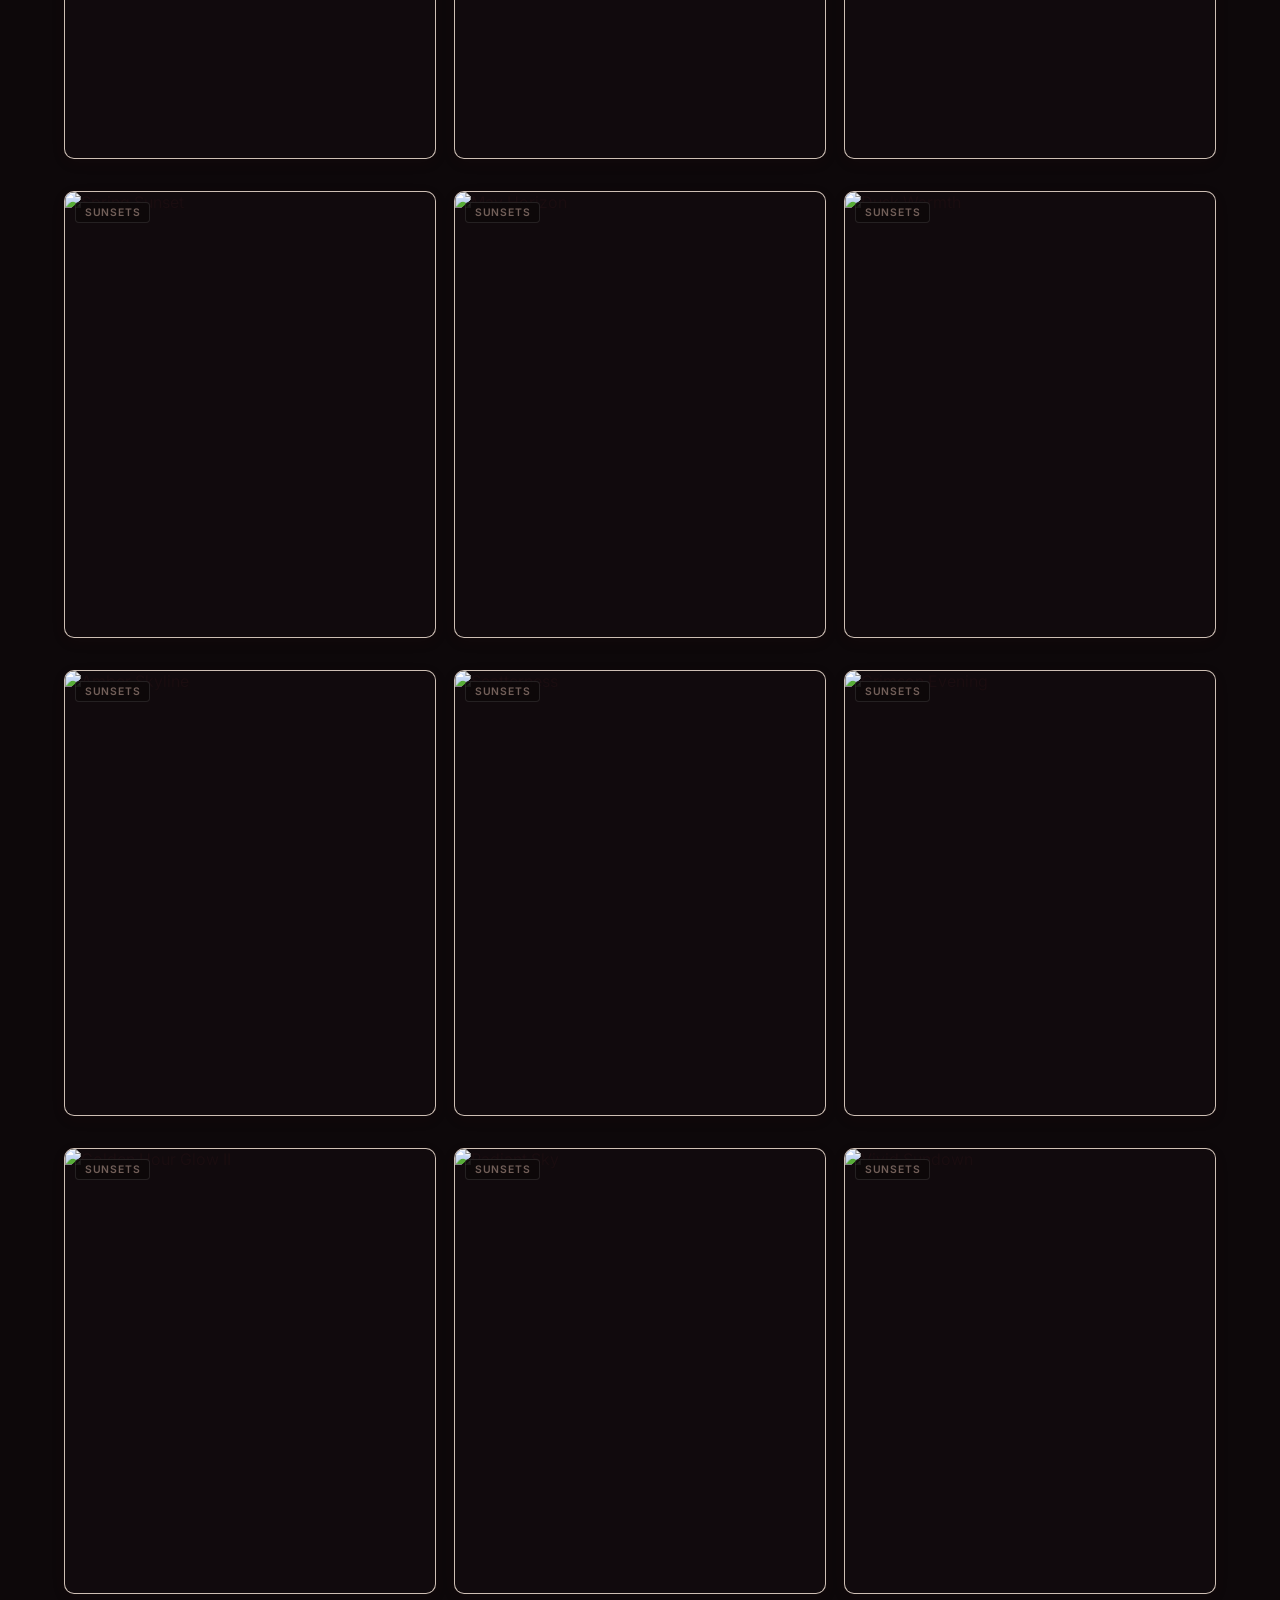
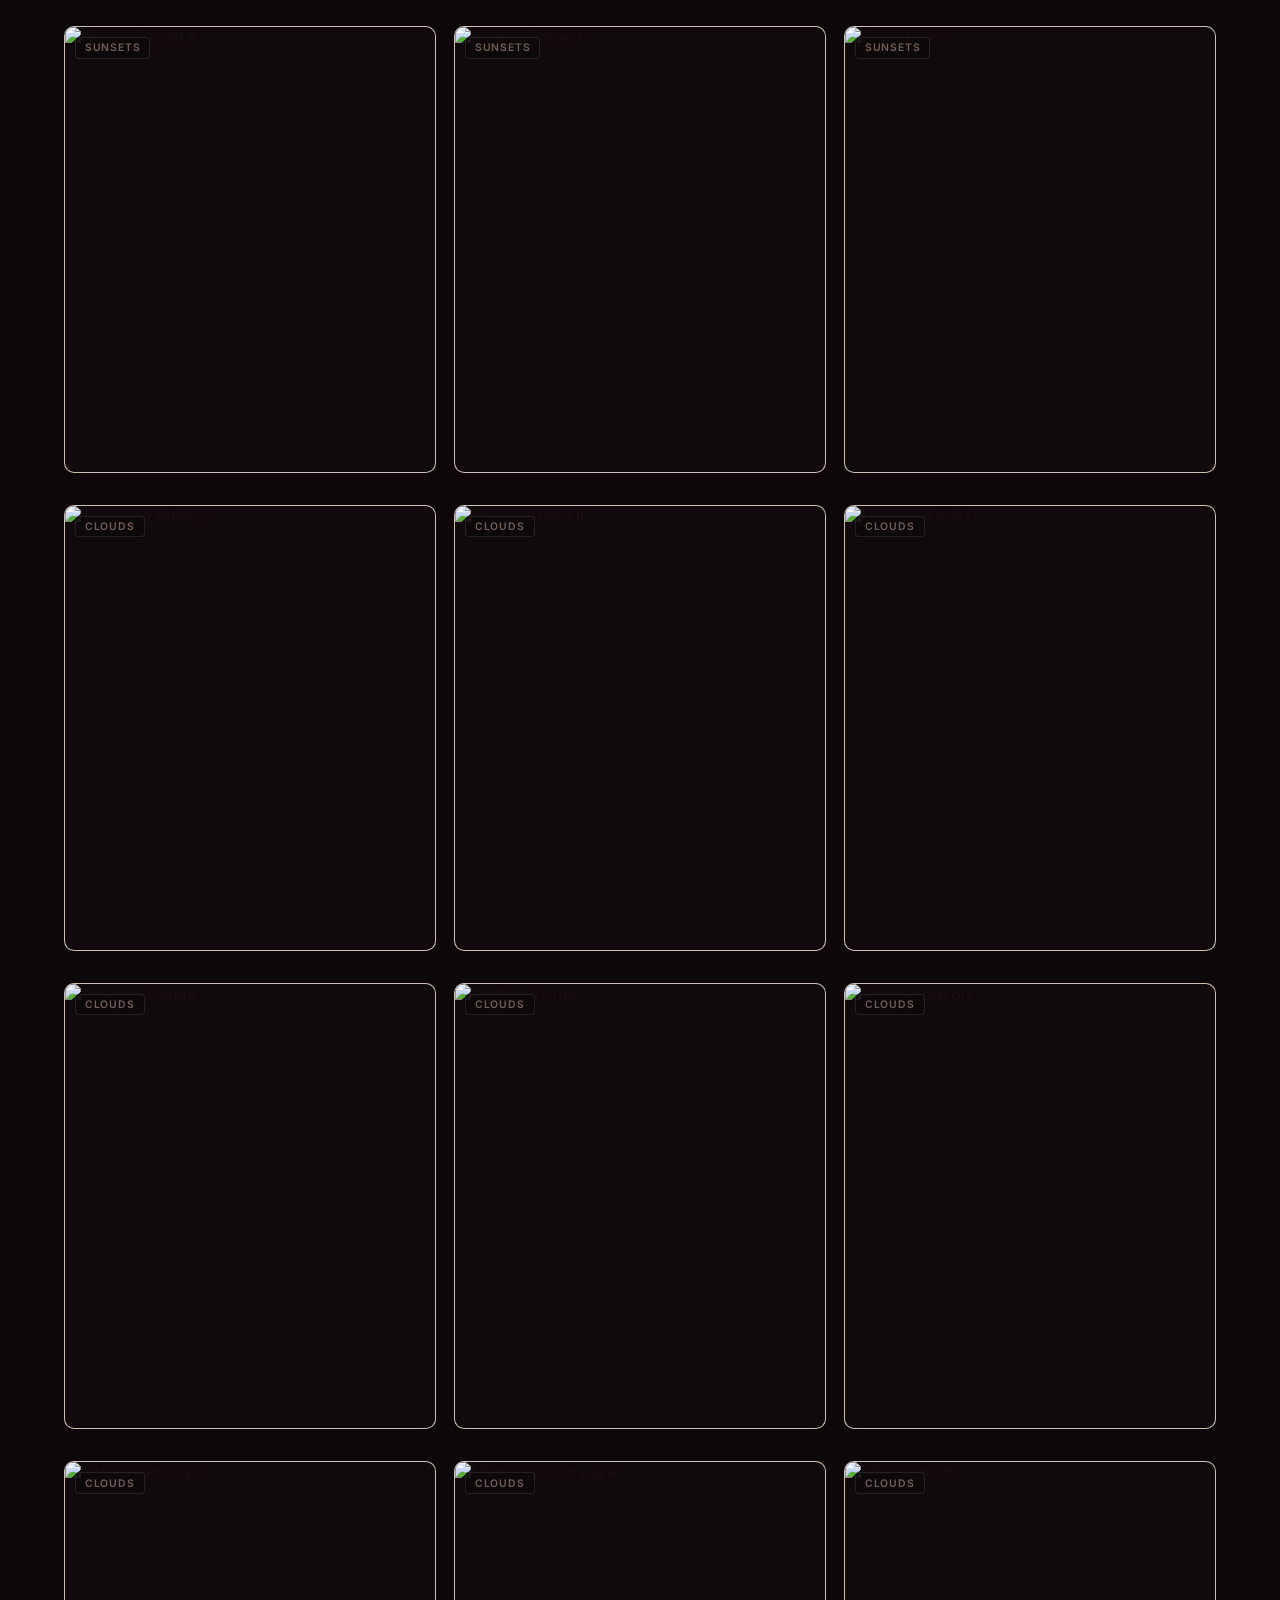
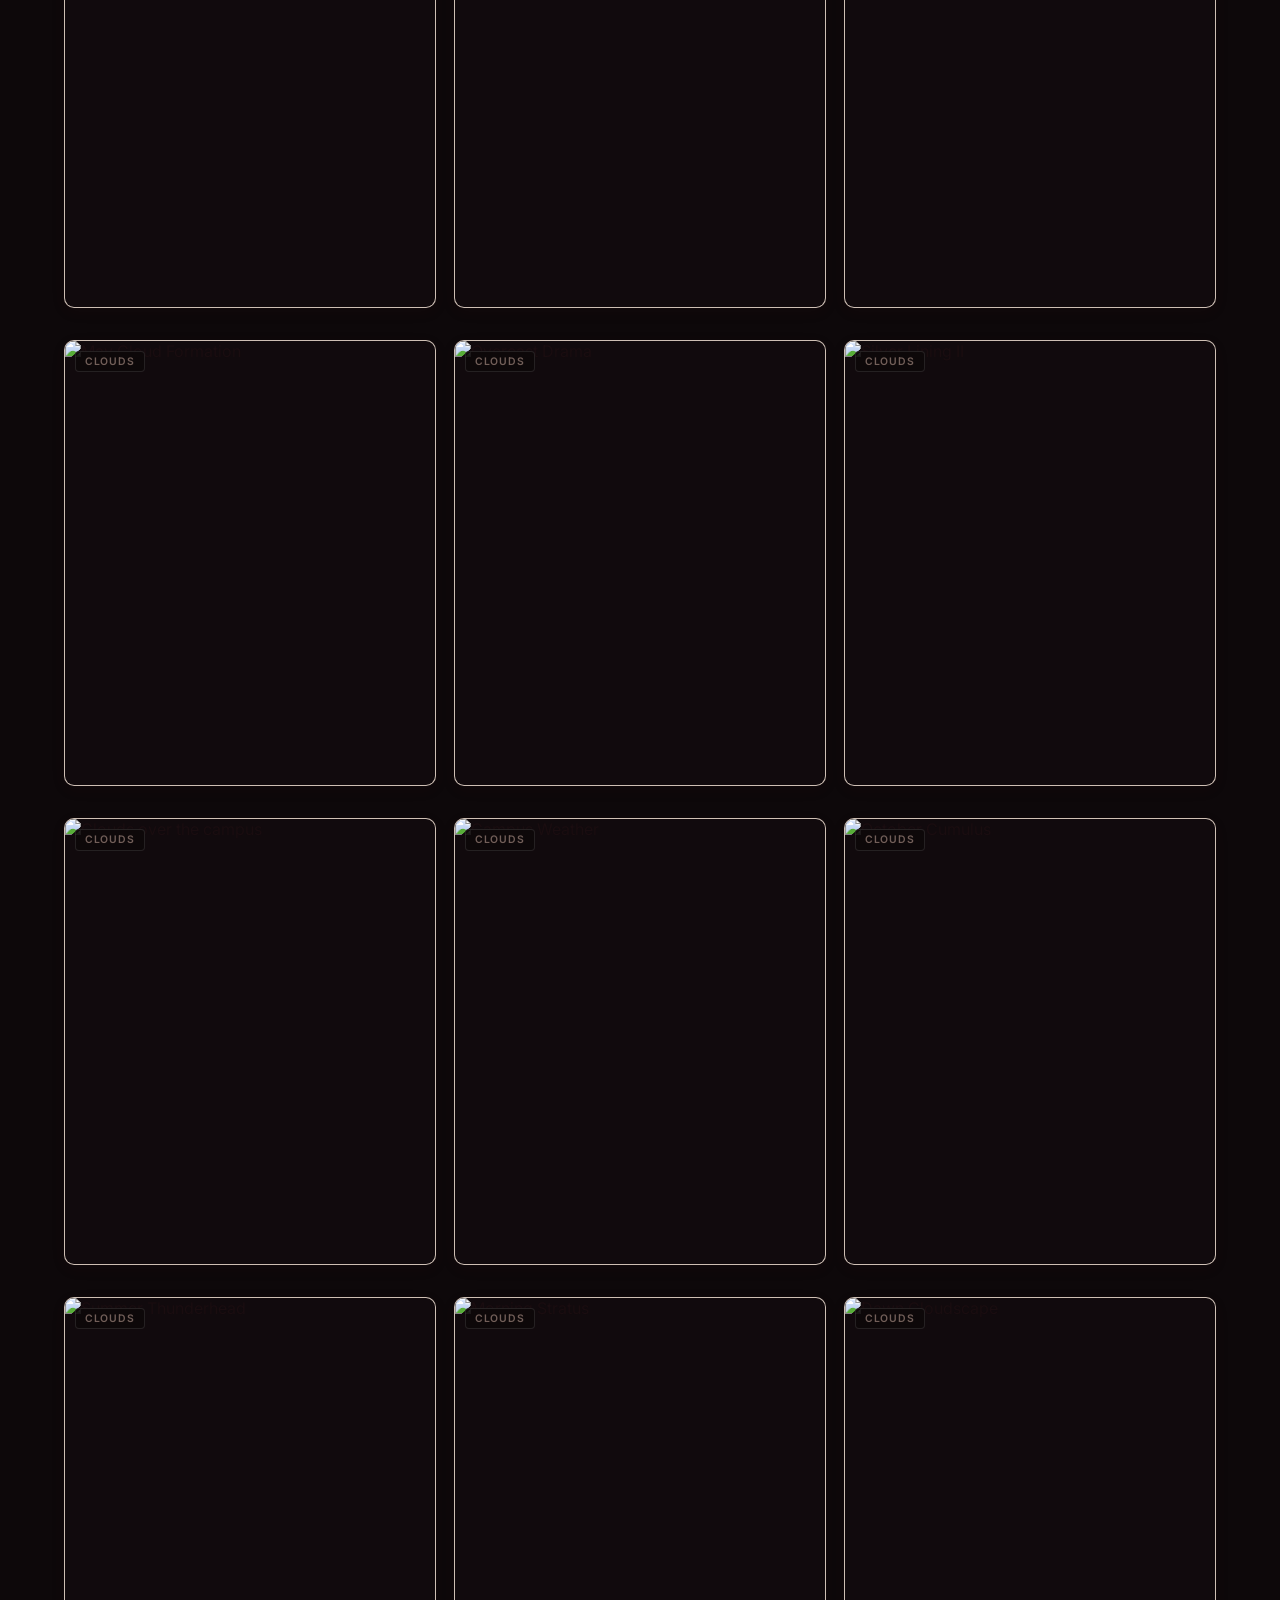
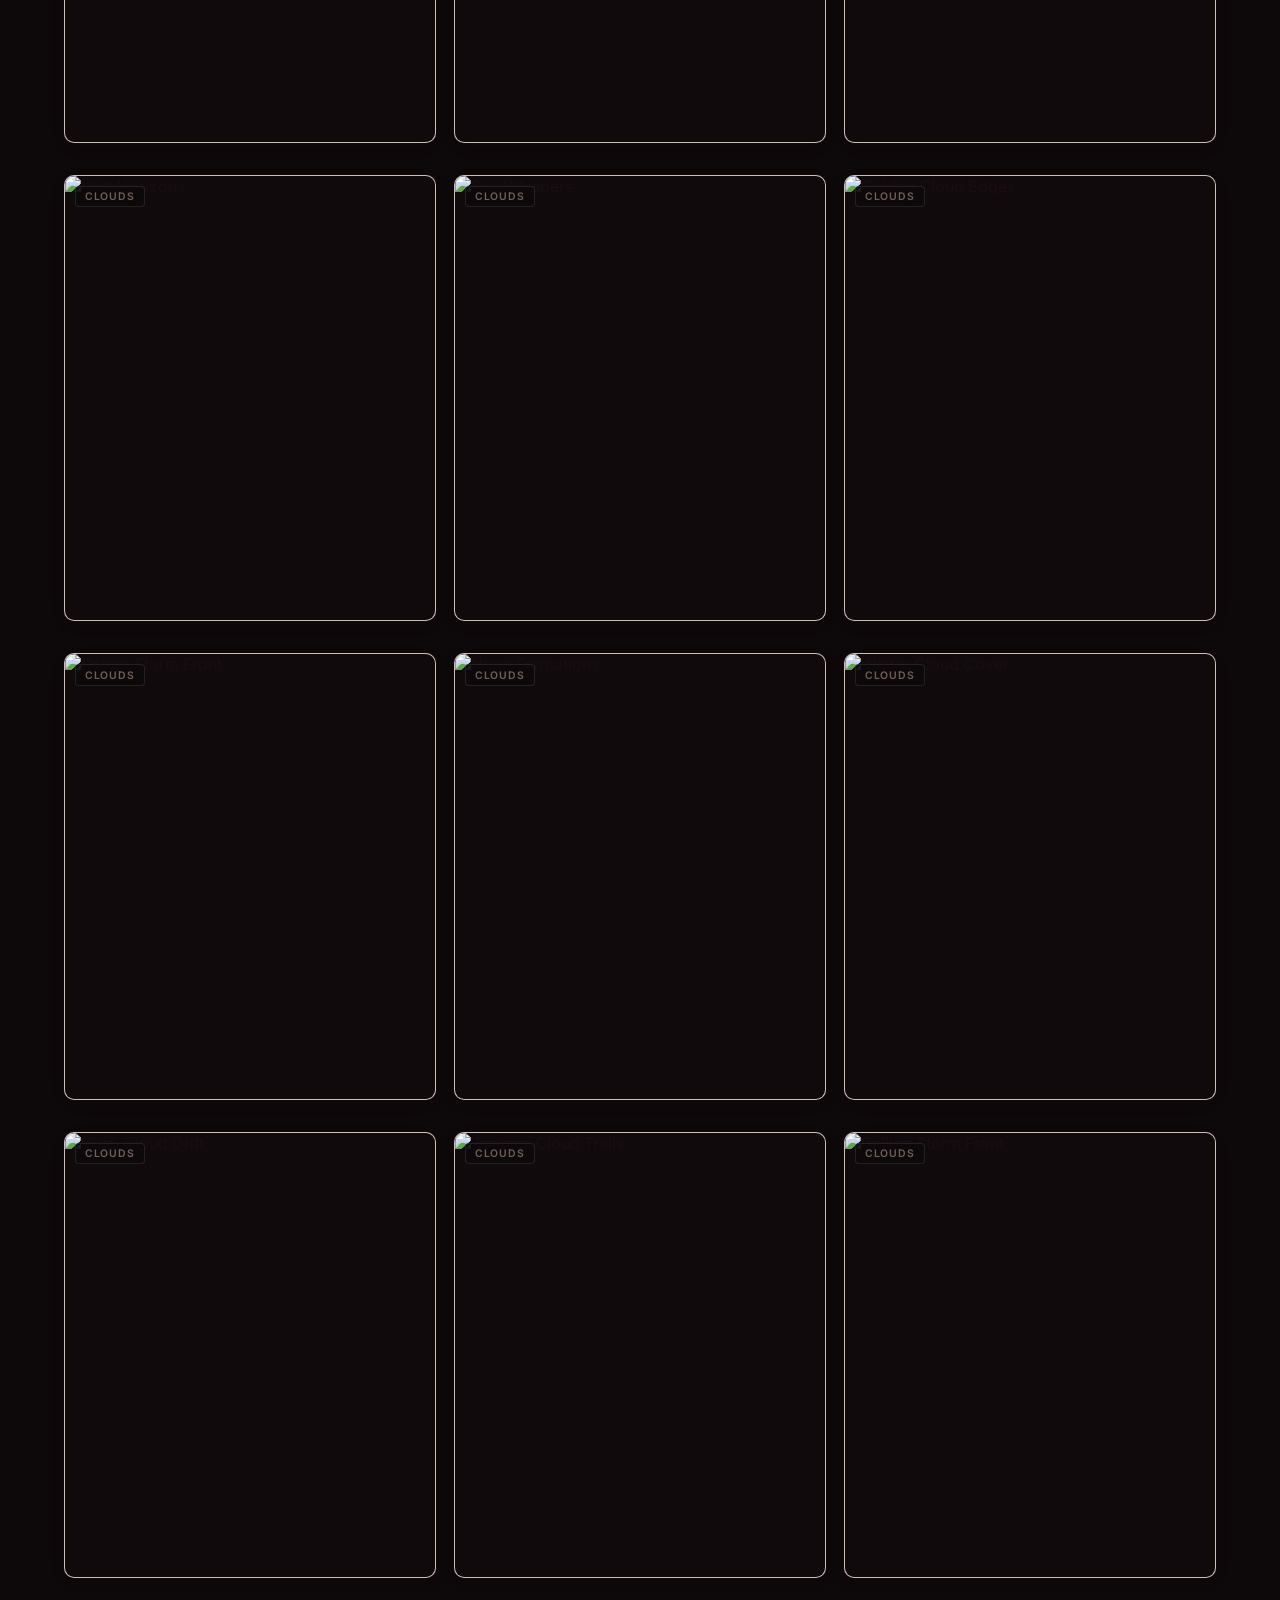
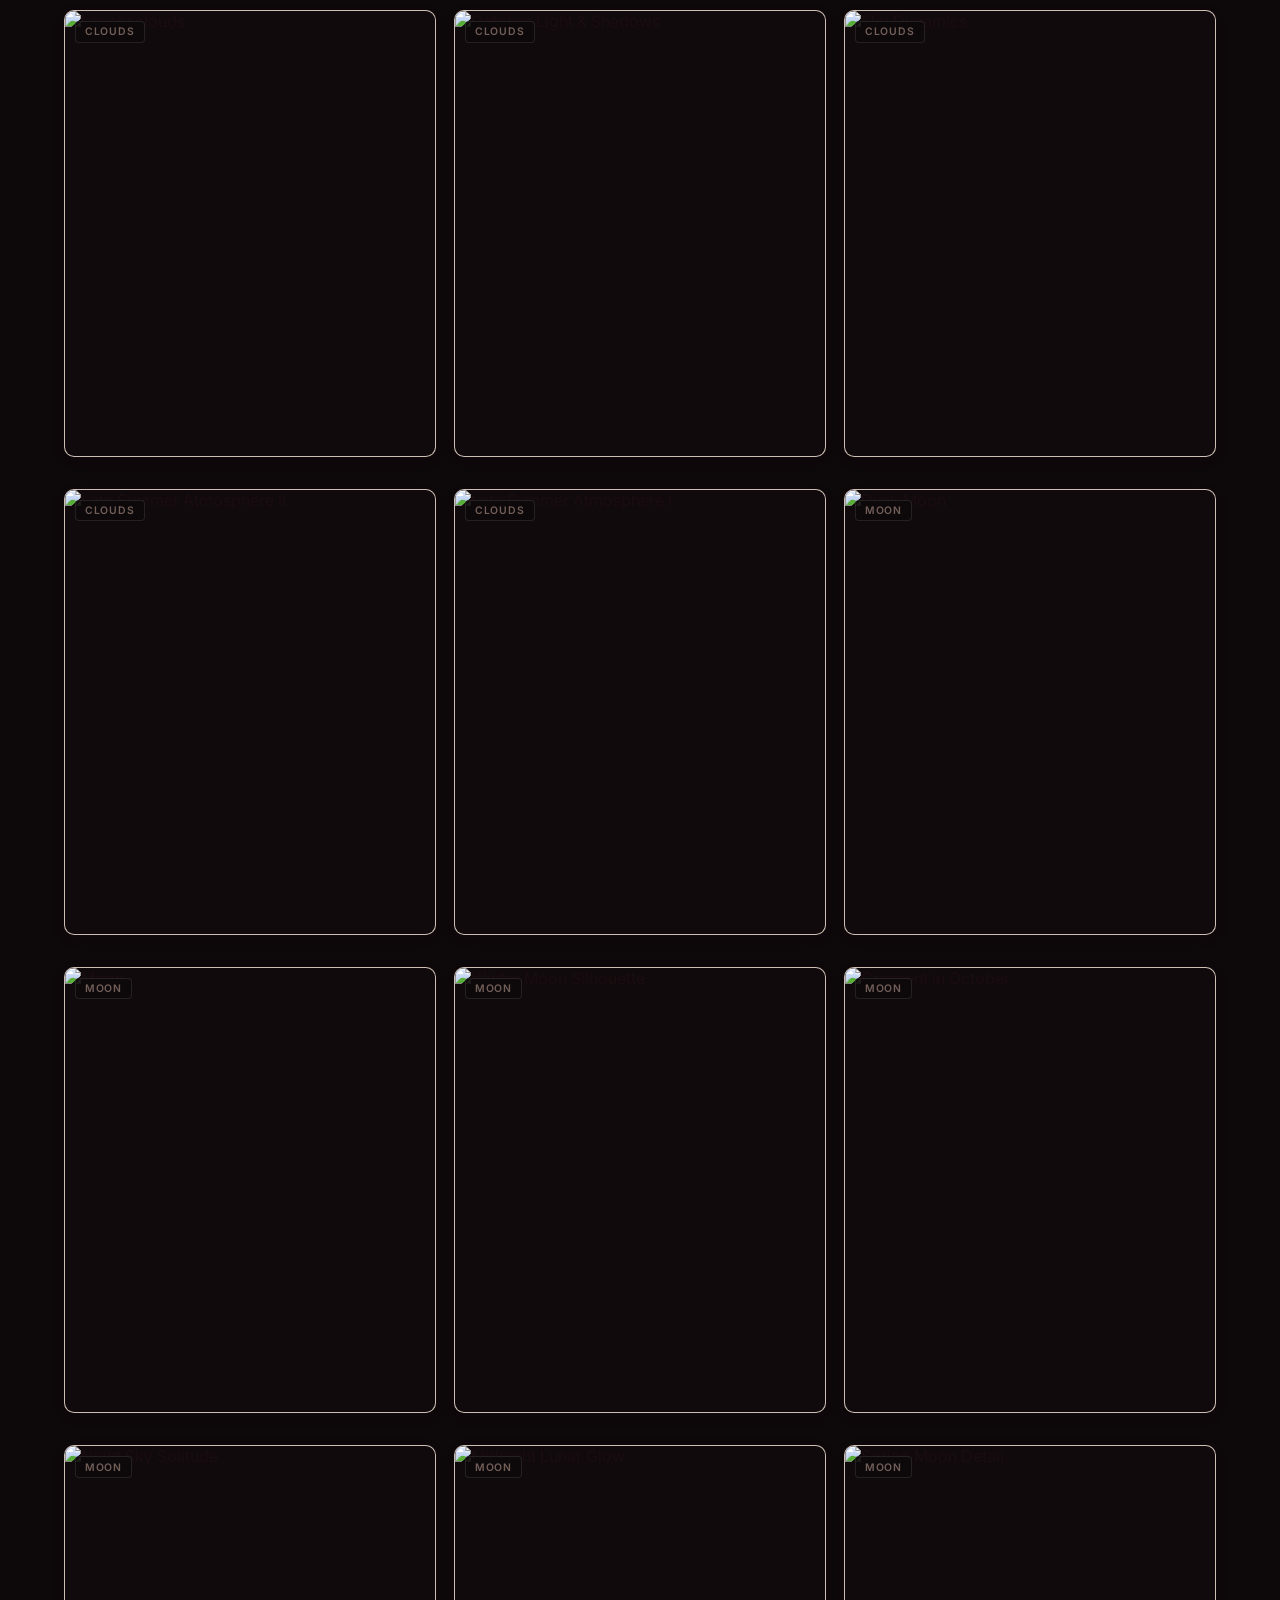
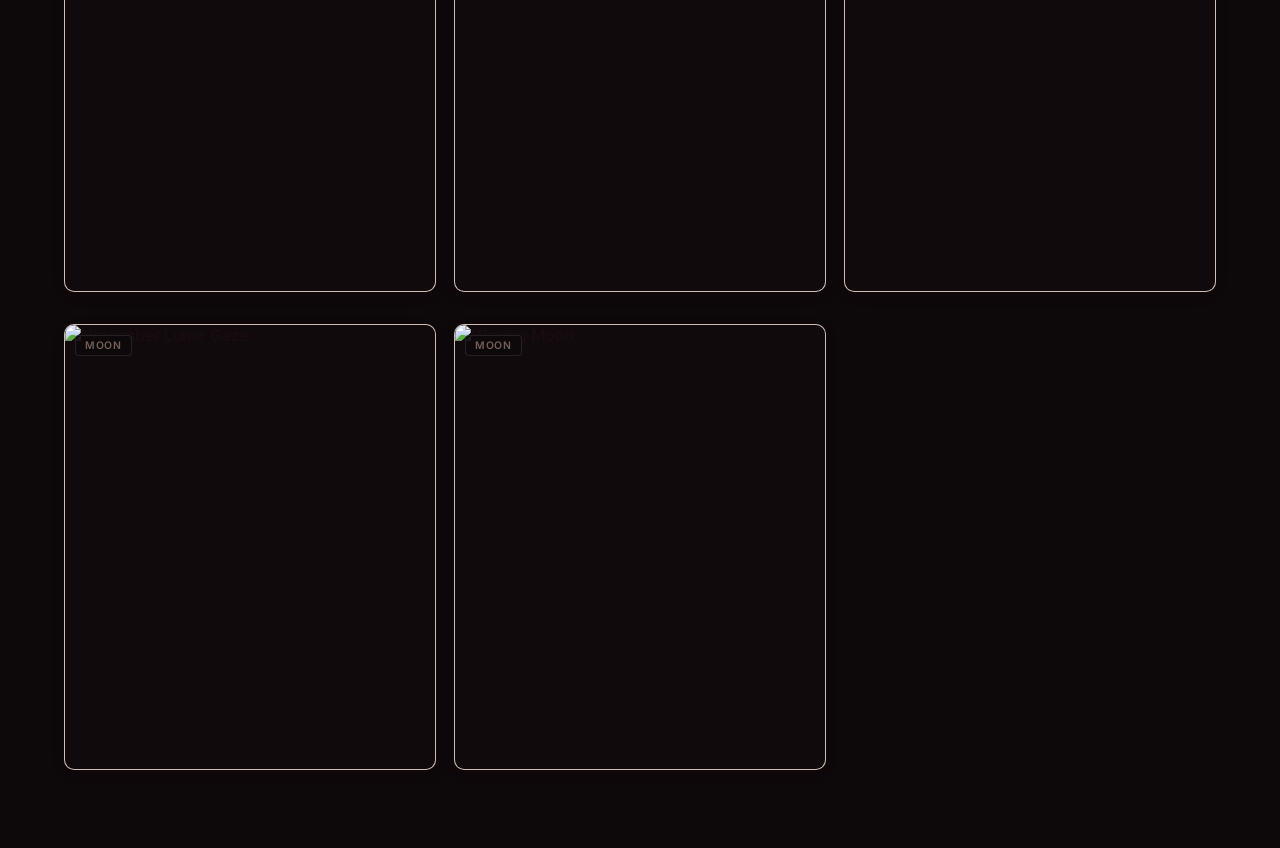
==== commit fe0f801d: "Optimize scrolling performance, folder switching and UI consistency - Switch masonry and explorer vi" ====
--- a/work.html
+++ b/work.html
@@ -8,7 +8,7 @@
   <link rel="icon" href="data:image/svg+xml,<svg xmlns='http://www.w3.org/2000/svg' viewBox='0 0 100 100'><text y='.9em' font-size='90'>🎥</text></svg>">
   <link rel="preconnect" href="https://fonts.googleapis.com">
   <link rel="preconnect" href="https://fonts.gstatic.com" crossorigin>
-  <link href="https://fonts.googleapis.com/css2?family=Playfair+Display:ital,wght@0,400;0,600;0,700;1,400&family=Plus+Jakarta+Sans:wght@300;400;500;600&display=swap" rel="stylesheet">
+  <link href="https://fonts.googleapis.com/css2?family=Fraunces:ital,opsz,wght@0,9..144,300;0,9..144,400;0,9..144,500;0,9..144,600;1,9..144,300&family=Inter:wght@300;400;500;600&display=swap" rel="stylesheet">
   <link rel="stylesheet" href="style.css">
   <style>
     /* Specific styles for Dedicated Works & Folder Explorer Page */
@@ -563,6 +563,7 @@
     document.addEventListener('DOMContentLoaded', () => {
       // Theme Toggle Logic
       const themeToggle = document.getElementById('themeToggle');
+      const navbar = document.getElementById('navbar');
       const body = document.body;
       function applyTheme(theme) {
         body.classList.remove('theme-dark', 'theme-light');
@@ -570,18 +571,50 @@
         localStorage.setItem('portfolio-theme', theme);
       }
       const savedTheme = localStorage.getItem('portfolio-theme');
-      if (savedTheme) applyTheme(savedTheme);
+      if (savedTheme) {
+        applyTheme(savedTheme);
+      } else if (window.matchMedia && window.matchMedia('(prefers-color-scheme: light)').matches) {
+        applyTheme('light');
+      }
       themeToggle.addEventListener('click', () => {
         const isLight = body.classList.contains('theme-light');
         applyTheme(isLight ? 'dark' : 'light');
+        if (window.anime) {
+          anime({ targets: themeToggle, scale: [1, 1.22, 1], duration: 400, easing: 'easeOutBack' });
+        }
       });
+
+      // Navbar scroll glass effect
+      function handleNavbarScroll() {
+        if (window.scrollY > 40) {
+          navbar.classList.add('scrolled');
+        } else {
+          navbar.classList.remove('scrolled');
+        }
+      }
+      window.addEventListener('scroll', handleNavbarScroll, { passive: true });
+      handleNavbarScroll();
 
       // Hamburger mobile menu
       const navHamburger = document.getElementById('navHamburger');
       const navLinks = document.getElementById('navLinks');
       navHamburger.addEventListener('click', () => {
-        const isOpen = navLinks.classList.toggle('open');
+        const isOpen = navbar.classList.toggle('menu-open');
+        navLinks.classList.toggle('open', isOpen);
         navHamburger.classList.toggle('open', isOpen);
+        navHamburger.setAttribute('aria-expanded', String(isOpen));
+        document.body.style.overflow = isOpen ? 'hidden' : '';
+      });
+
+      const allNavLinks = navLinks.querySelectorAll('a');
+      allNavLinks.forEach(a => {
+        a.addEventListener('click', () => {
+          navbar.classList.remove('menu-open');
+          navLinks.classList.remove('open');
+          navHamburger.classList.remove('open');
+          navHamburger.setAttribute('aria-expanded', 'false');
+          document.body.style.overflow = '';
+        });
       });
 
       // Back to top floating button
@@ -706,11 +739,23 @@
         const pathLabel = document.getElementById('explorerPathLabel');
         const subDef = folderDef.subfolders.find(s => s.id === activeSubId);
         if (pathLabel) {
-          pathLabel.textContent = `${folderDef.title} / ${subDef ? subDef.title : 'All'}`;
+          if (searchFilter) {
+            pathLabel.textContent = `Search / "${searchFilter}"`;
+          } else {
+            pathLabel.textContent = `${folderDef.title} / ${subDef ? subDef.title : 'All'}`;
+          }
         }
       }
 
       let currentDisplayedItems = [];
+
+      function getThumbnailSrc(item) {
+        if (!item.src) return '';
+        if (item.type === 'video') {
+          return item.src.replace('/video/upload/', '/video/upload/f_auto,q_auto,w_600,so_0/').replace(/\.mp4$/i, '.jpg');
+        }
+        return item.src.replace('/image/upload/', '/image/upload/f_auto,q_auto,w_600/');
+      }
 
       // Create item element without any download capability
       function createExplorerItem(item, list) {
@@ -725,33 +770,25 @@
         tag.textContent = (item.subcategory || item.category).toUpperCase();
         div.appendChild(tag);
 
+        const wrap = document.createElement('div');
+        wrap.className = item.type === 'video' ? 'media-wrap video-wrap' : 'media-wrap img-wrap';
+
+        const img = document.createElement('img');
+        img.src = getThumbnailSrc(item);
+        img.alt = item.title;
+        img.loading = 'lazy';
+        img.setAttribute('decoding', 'async');
+        img.setAttribute('draggable', 'false');
+        wrap.appendChild(img);
+
         if (item.type === 'video') {
-          const wrap = document.createElement('div');
-          wrap.className = 'media-wrap video-wrap';
-          const vid = document.createElement('video');
-          vid.src = item.src;
-          vid.muted = true;
-          vid.preload = 'metadata';
-          vid.setAttribute('controlsList', 'nodownload noplaybackrate');
-          vid.setAttribute('disablePictureInPicture', 'true');
-          wrap.appendChild(vid);
-
           const badge = document.createElement('div');
           badge.className = 'play-badge';
           badge.innerHTML = '<svg viewBox="0 0 24 24" width="14" height="14" fill="currentColor"><path d="M8 5v14l11-7z"/></svg>';
           wrap.appendChild(badge);
-          div.appendChild(wrap);
-        } else {
-          const wrap = document.createElement('div');
-          wrap.className = 'media-wrap img-wrap';
-          const img = document.createElement('img');
-          img.src = item.src;
-          img.alt = item.title;
-          img.loading = 'lazy';
-          img.setAttribute('draggable', 'false');
-          wrap.appendChild(img);
-          div.appendChild(wrap);
-        }
+        }
+
+        div.appendChild(wrap);
 
         const overlay = document.createElement('div');
         overlay.className = 'item-overlay';
@@ -795,6 +832,17 @@
         const countBadge = document.getElementById('explorerCountBadge');
         if (countBadge) countBadge.textContent = `${items.length} ${items.length === 1 ? 'file' : 'files'}`;
 
+        const pathLabel = document.getElementById('explorerPathLabel');
+        if (pathLabel) {
+          if (searchFilter) {
+            pathLabel.textContent = `Search / "${searchFilter}"`;
+          } else {
+            const folderDef = GALLERY_FOLDERS.find(f => f.id === activeFolderId);
+            const subDef = folderDef ? folderDef.subfolders.find(s => s.id === activeSubId) : null;
+            pathLabel.textContent = `${folderDef ? folderDef.title : 'Collections'} / ${subDef ? subDef.title : 'All'}`;
+          }
+        }
+
         if (!items.length) {
           grid.innerHTML = '<div class="empty-note" style="grid-column: 1 / -1; text-align:center; padding: 3rem 0;">No matching files found. Try another search term or folder.</div>';
           return;
@@ -803,15 +851,20 @@
         items.forEach(item => grid.appendChild(createExplorerItem(item, currentDisplayedItems)));
 
         if (window.anime) {
-          anime({
-            targets: grid.querySelectorAll('.masonry-item'),
-            opacity: [0, 1],
-            translateY: [20, 0],
-            scale: [0.96, 1],
-            delay: anime.stagger(25),
-            duration: 400,
-            easing: 'easeOutQuad',
-          });
+          const cards = Array.from(grid.querySelectorAll('.masonry-item'));
+          const animated = cards.slice(0, 8);
+          cards.slice(8).forEach(el => { el.style.opacity = '1'; });
+          if (animated.length) {
+            anime({
+              targets: animated,
+              opacity: [0, 1],
+              translateY: [16, 0],
+              scale: [0.97, 1],
+              delay: anime.stagger(30),
+              duration: 350,
+              easing: 'easeOutQuad',
+            });
+          }
         }
       }
 
@@ -899,6 +952,10 @@
       }
 
       function closeLightbox() {
+        const vid = lightboxInner.querySelector('video');
+        if (vid) {
+          try { vid.pause(); vid.src = ''; } catch(e) {}
+        }
         if (window.anime) {
           anime({
             targets: lightboxInner,
@@ -922,7 +979,9 @@
       if (lightboxPrev) lightboxPrev.addEventListener('click', (e) => { e.stopPropagation(); stepLightbox(-1); });
       if (lightboxNext) lightboxNext.addEventListener('click', (e) => { e.stopPropagation(); stepLightbox(1); });
       lightboxClose.addEventListener('click', closeLightbox);
-      lightbox.addEventListener('click', (e) => { if (e.target === lightbox) closeLightbox(); });
+      lightbox.addEventListener('click', (e) => {
+        if (e.target === lightbox || e.target === lightboxInner) closeLightbox();
+      });
 
       document.addEventListener('keydown', (e) => {
         if (!lightbox.classList.contains('open')) return;
--- a/style.css
+++ b/style.css
@@ -857,9 +857,8 @@
   font-weight: 600;
   padding: 0.2rem 0.55rem;
   border-radius: 4px;
-  background: rgba(13, 8, 10, 0.78);
+  background: rgba(13, 8, 10, 0.88);
   color: var(--text-muted);
-  backdrop-filter: blur(6px);
   border: 1px solid rgba(255, 255, 255, 0.1);
   transition: color 0.3s, border-color 0.3s;
 }
@@ -905,8 +904,7 @@
   width: 26px;
   height: 26px;
   border-radius: 50%;
-  background: rgba(13,8,10,0.65);
-  backdrop-filter: blur(4px);
+  background: rgba(13, 8, 10, 0.85);
   display: flex;
   align-items: center;
   justify-content: center;
